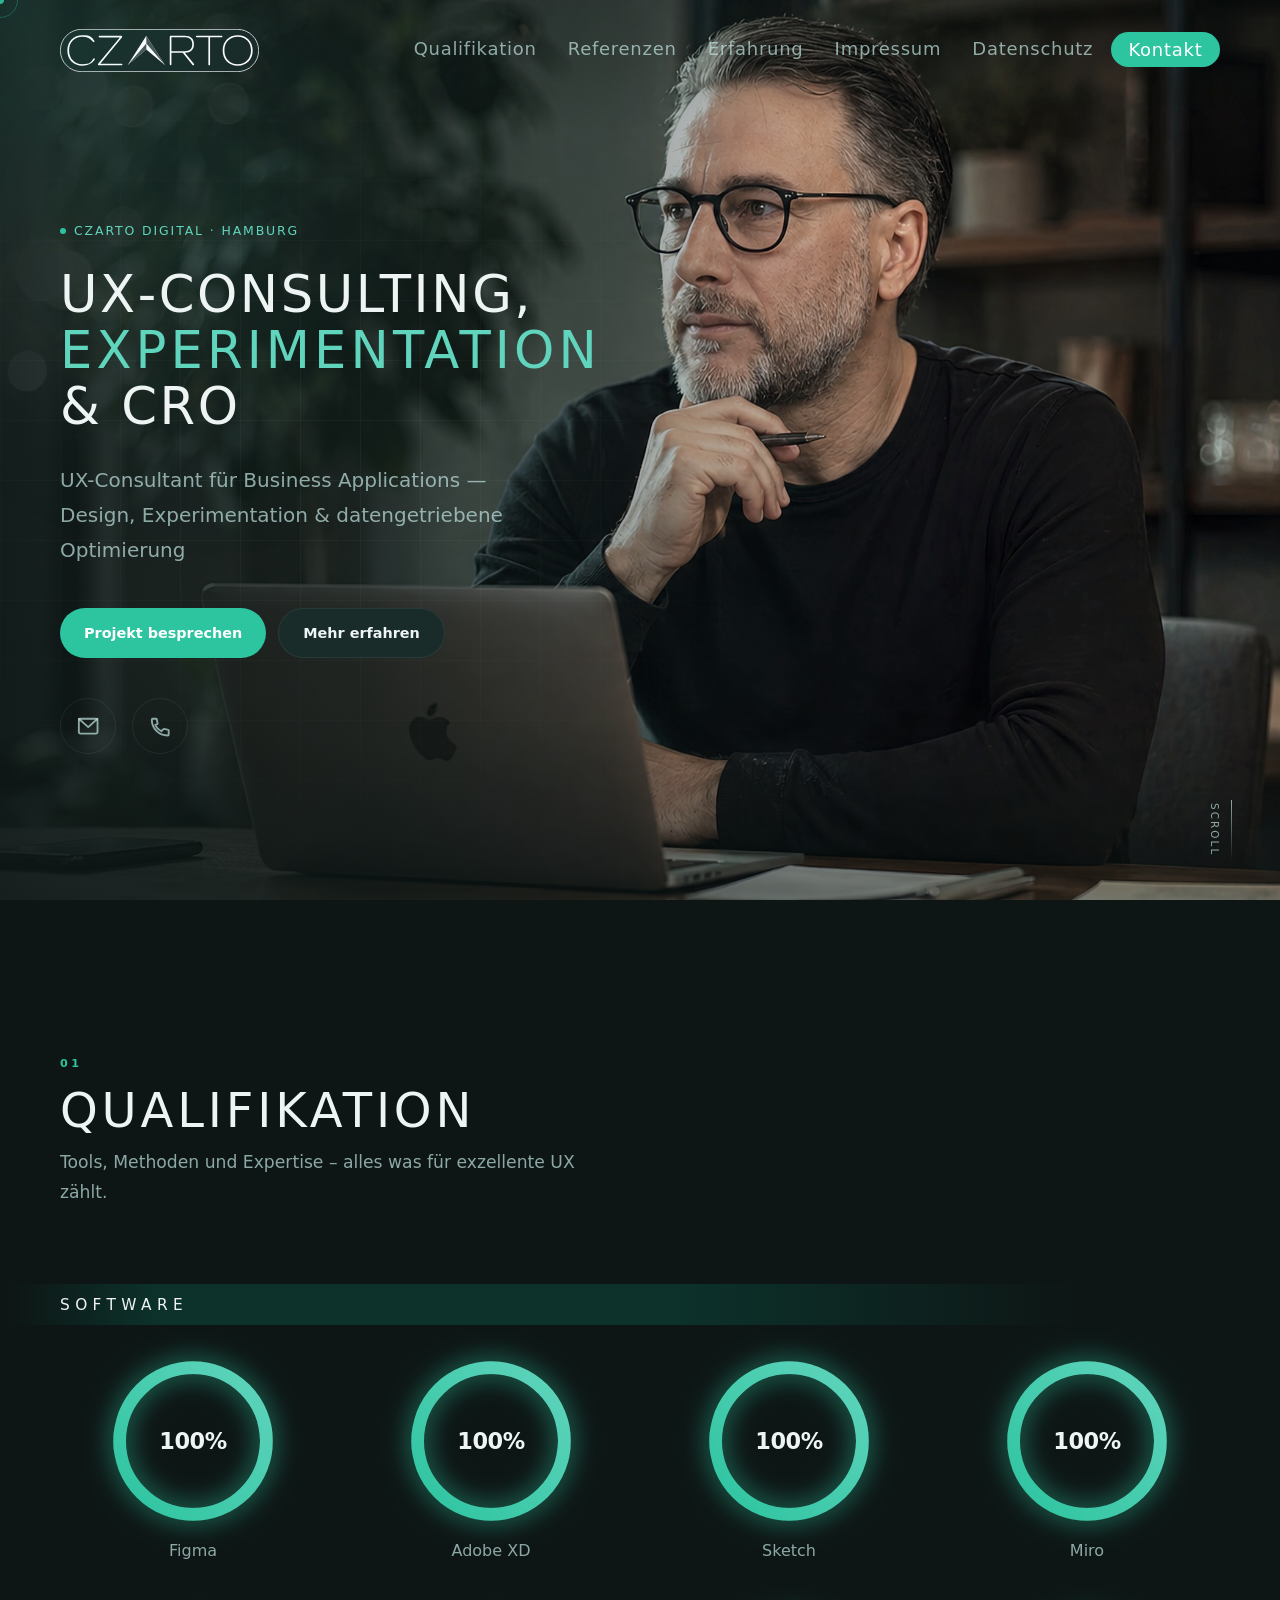
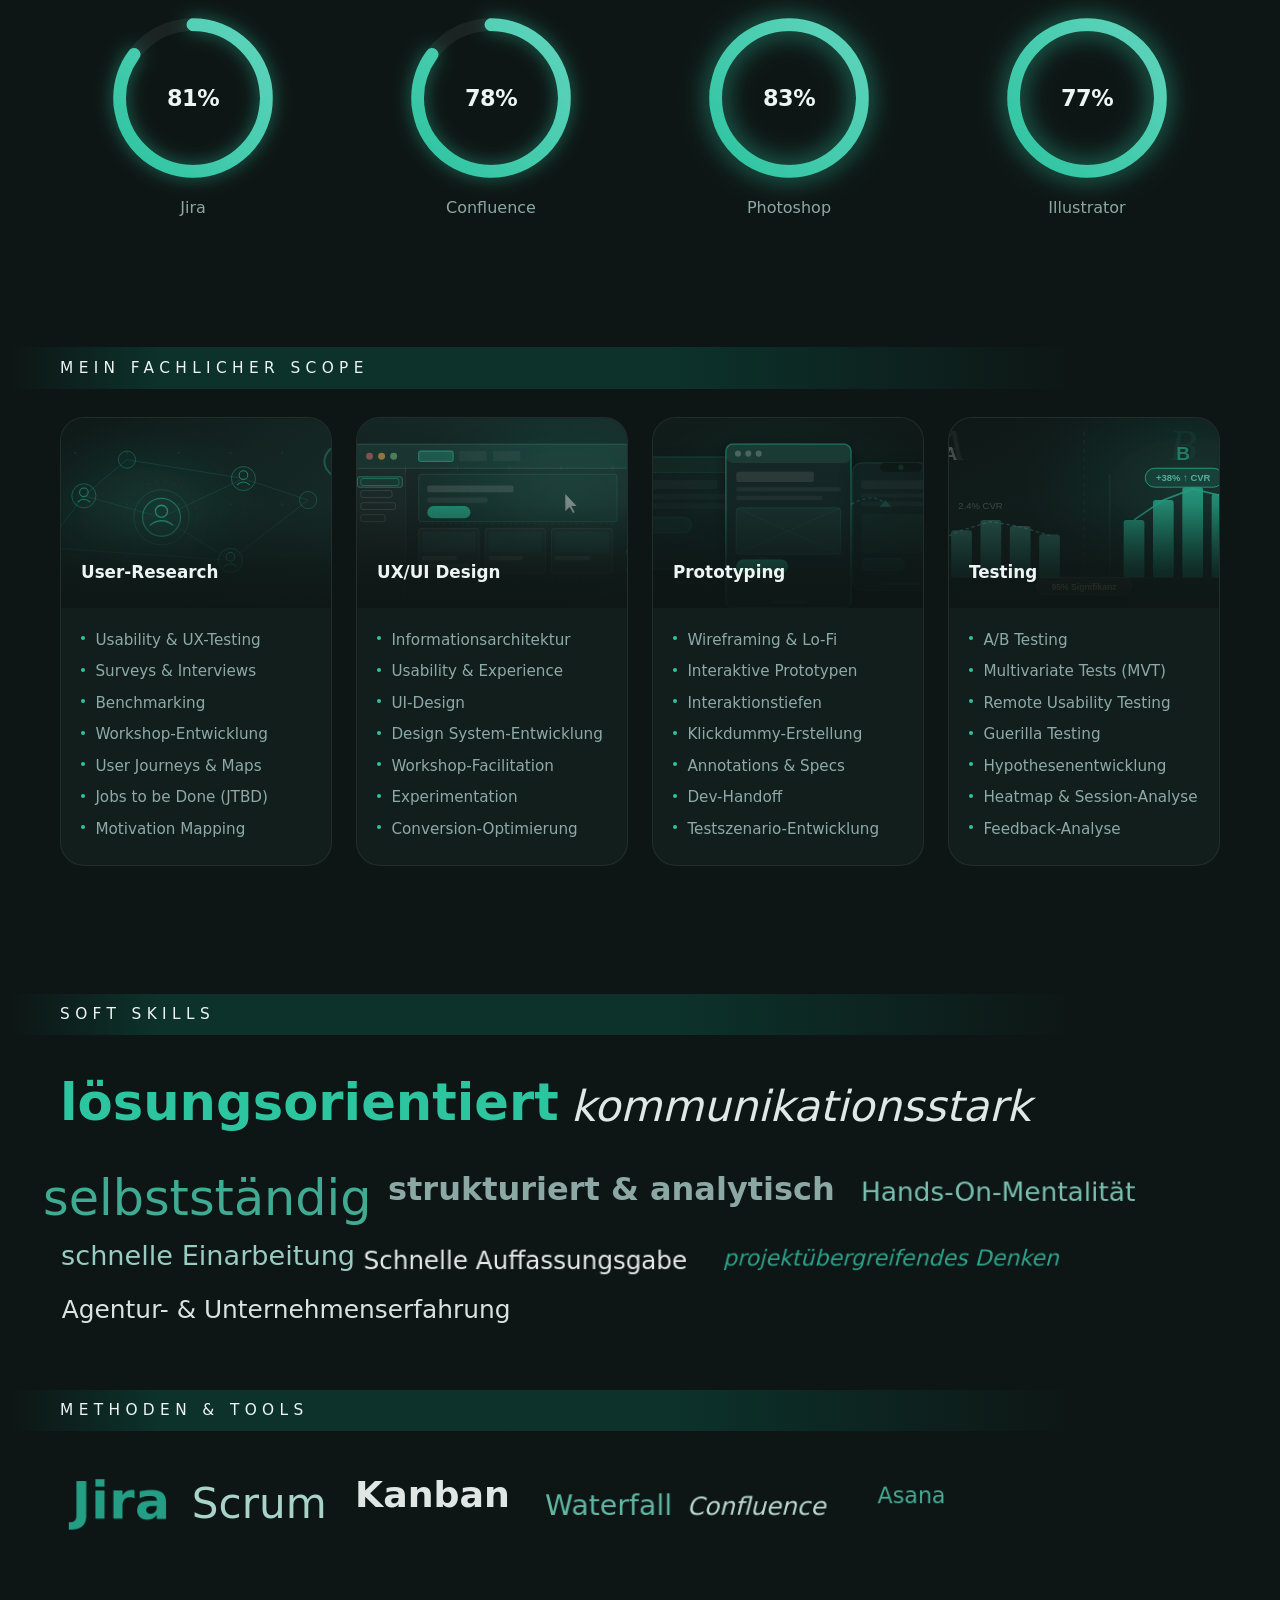
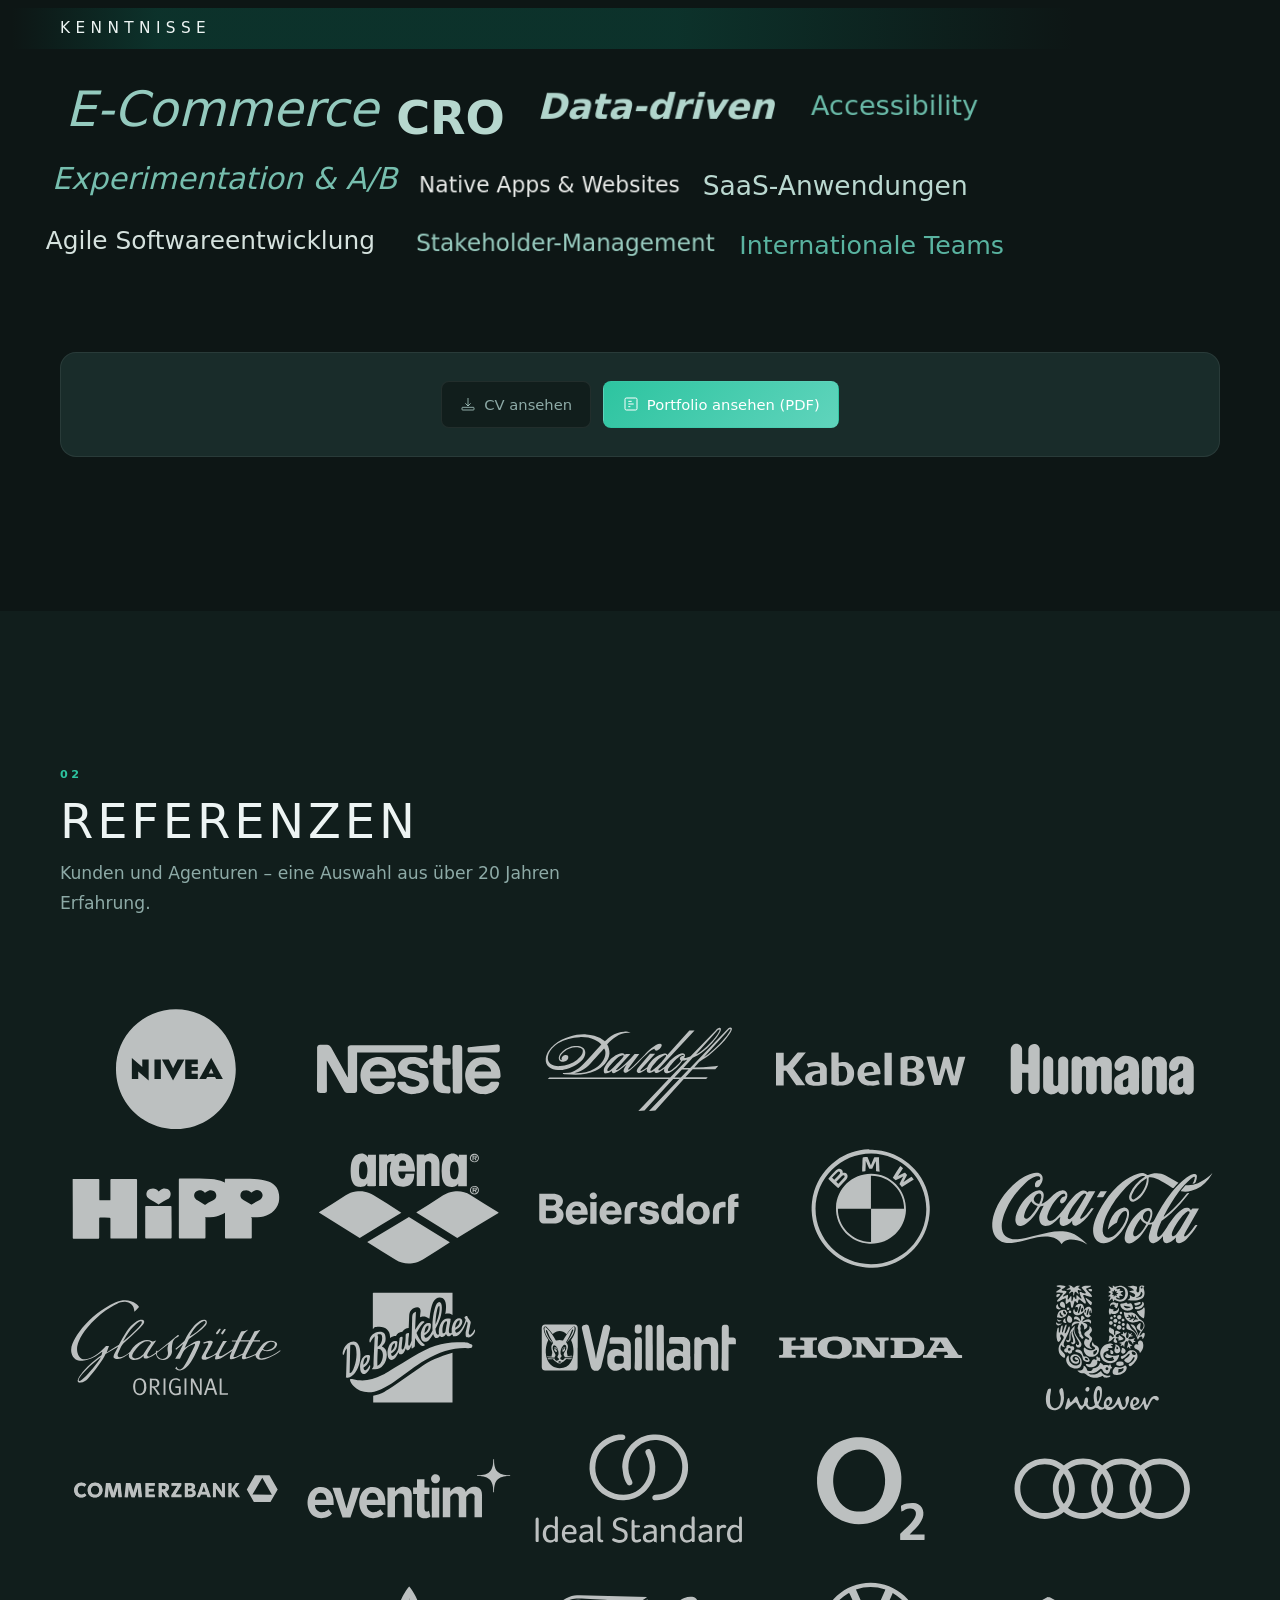
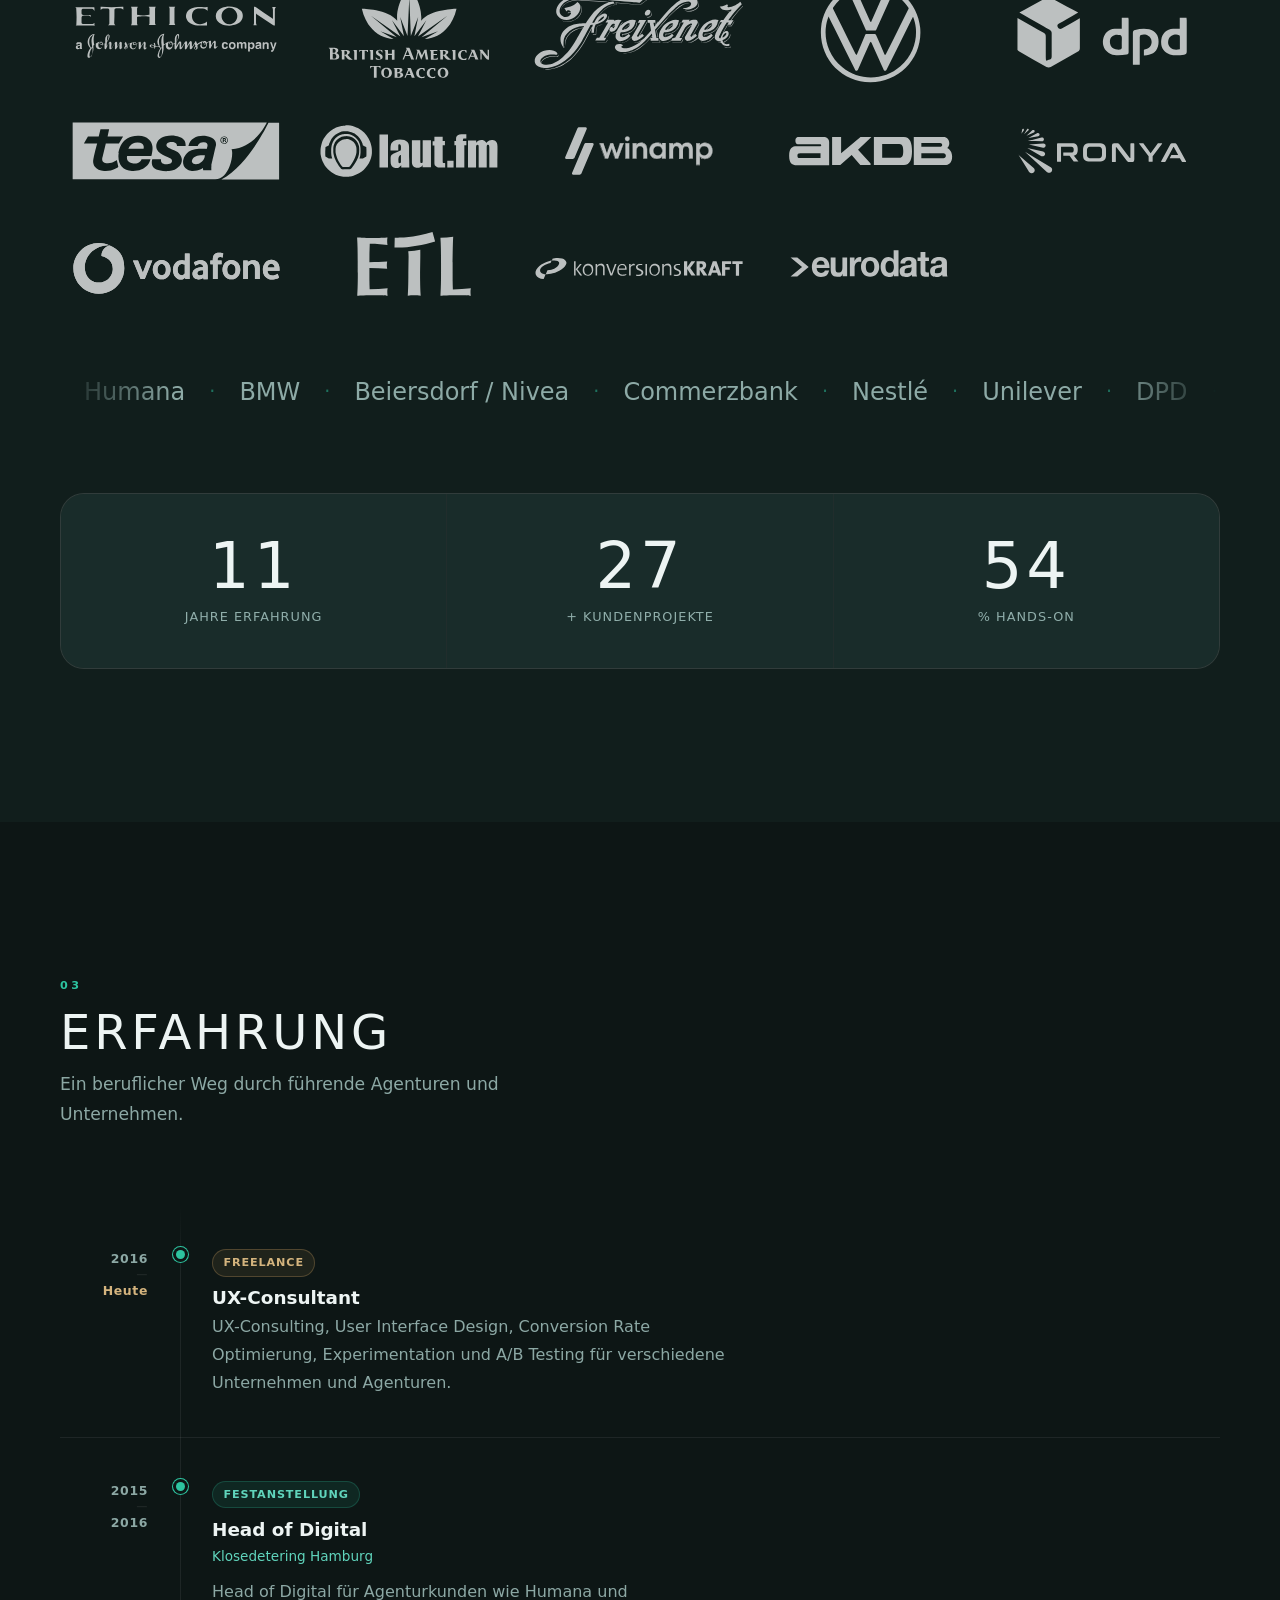
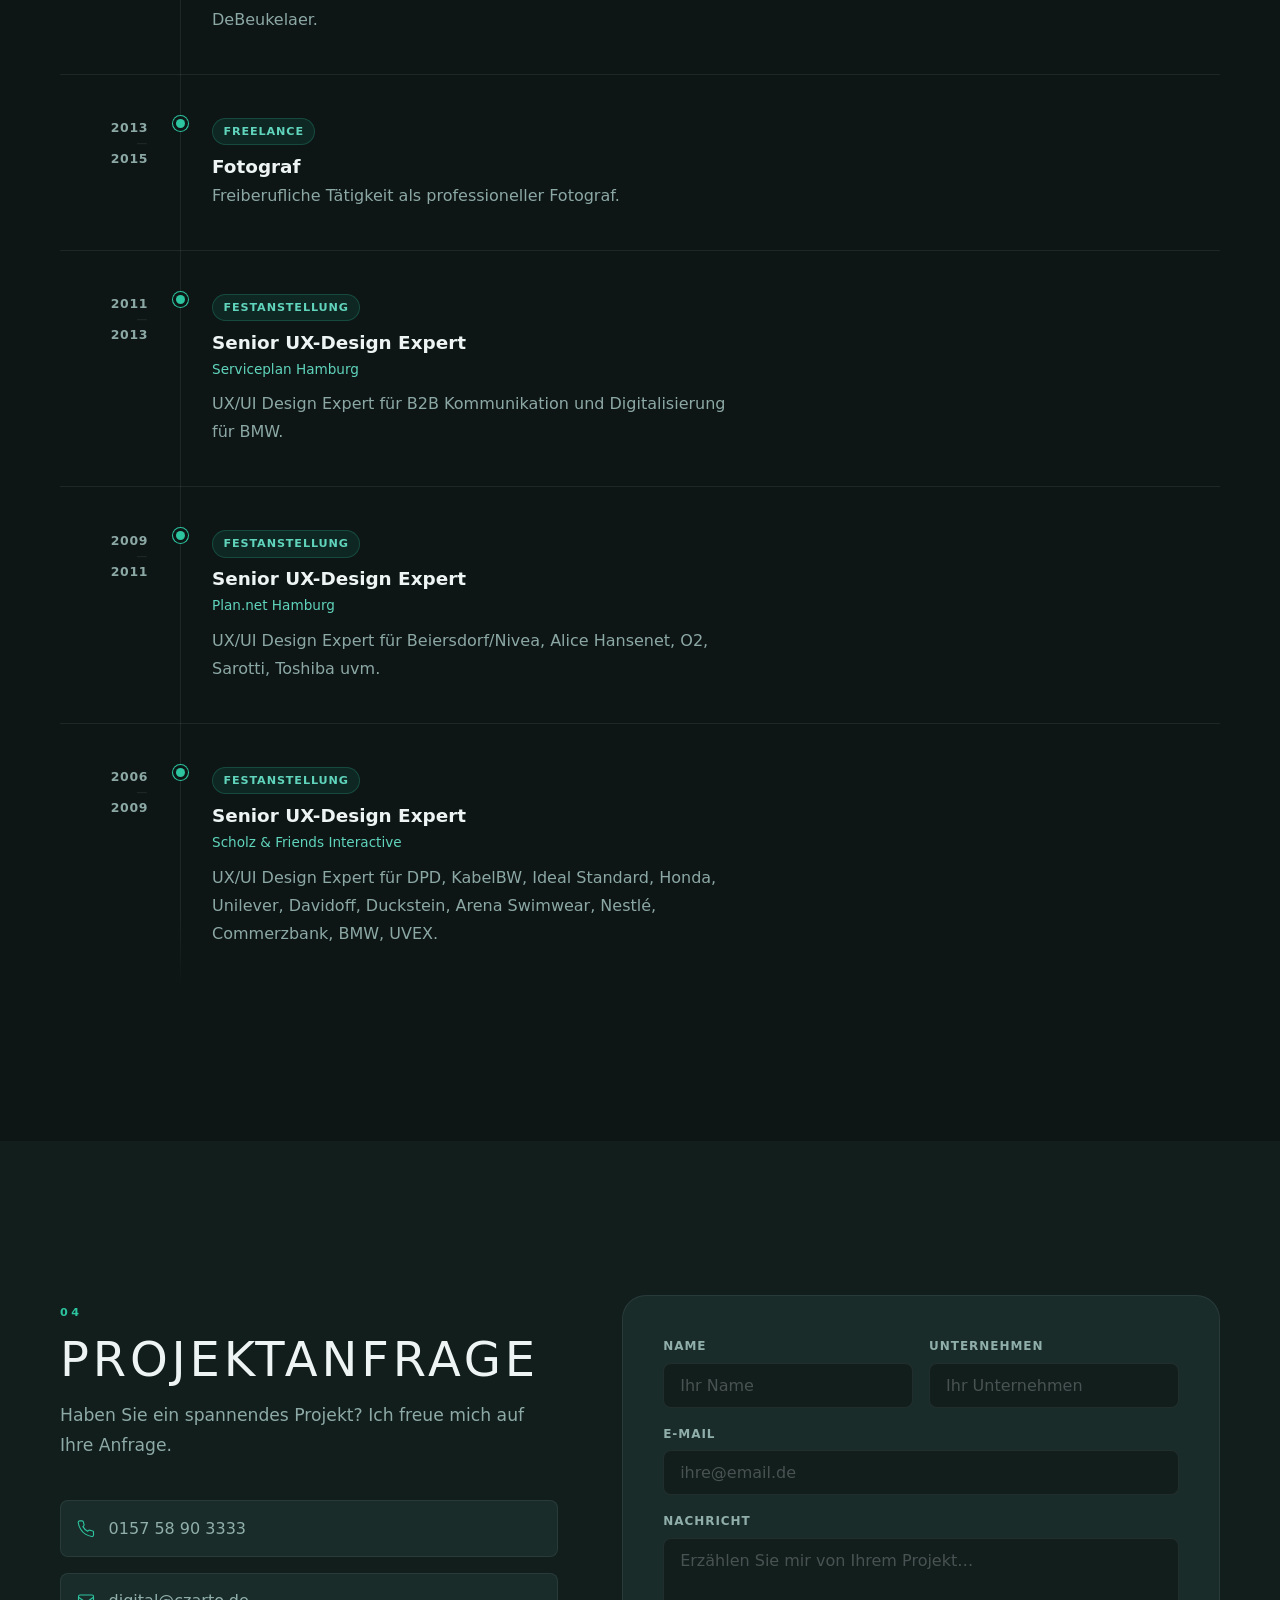
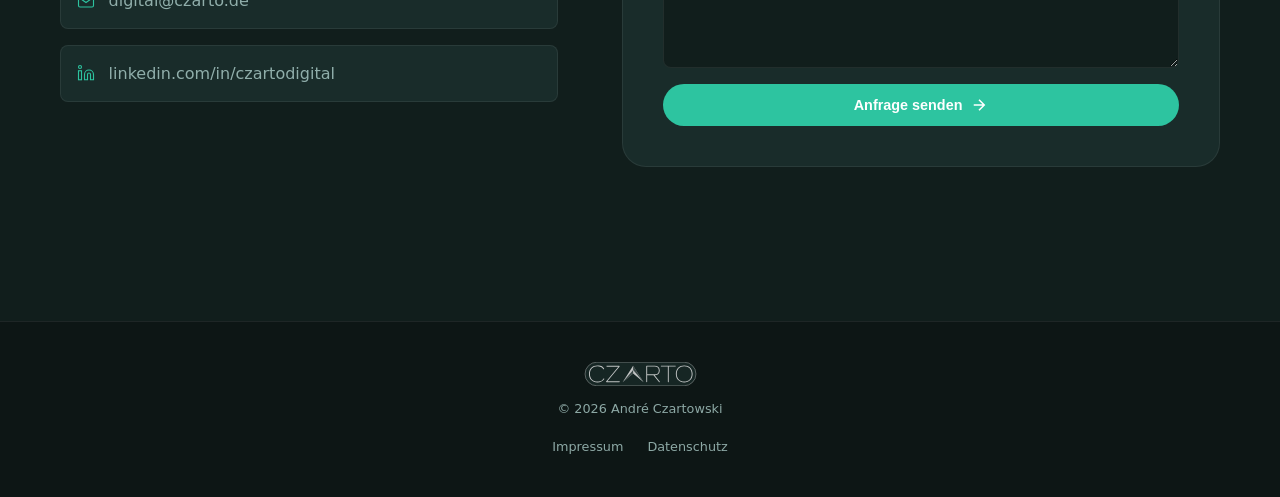
==== index.html @ d1db9ebe "Footer: centered layout, larger logo, copyright 2026, links below Co-Authored-By: Claude Sonnet 4.6 " ====
<!DOCTYPE html>
<html lang="de">
<head>
  <meta charset="UTF-8" />
  <meta name="viewport" content="width=device-width, initial-scale=1.0" />
  <meta name="description" content="André Czartowski – UX-Consultant für Business Applications, Design, Experimentation & datengetriebene Optimierung. Hamburg." />
  <title>UX/UI-Design | Czarto Digital | Hamburg</title>
  <link rel="stylesheet" href="fonts/fonts.css" />
  <link rel="stylesheet" href="styles.css" />
  <script>
    // Theme per Wochentag – 0=So,1=Mo,2=Di,3=Mi,4=Do,5=Fr,6=Sa
    // ?theme=<name> überschreibt für Tests
    const THEMES = {
      1: 'theme-light',   // Montag
      // weitere Themes folgen
    };
    const param = new URLSearchParams(location.search).get('theme');
    const theme = param ? 'theme-' + param : THEMES[new Date().getDay()];
    if (theme) document.documentElement.classList.add(theme);
  </script>
</head>
<body>
  <!-- SVG-Gradient-Definition für alle Ringe -->
  <svg class="ring-defs" aria-hidden="true" focusable="false">
    <defs>
      <linearGradient id="ringGradient" x1="0%" y1="0%" x2="100%" y2="100%">
        <stop offset="0%"   stop-color="#2dc4a0"/>
        <stop offset="100%" stop-color="#60d4bc"/>
      </linearGradient>
    </defs>
  </svg>

  <!-- ─── Navigation ─────────────────────────────────────────────────── -->
  <header class="nav-wrap" id="nav">
    <nav class="nav-inner">
      <a href="#hero" class="nav-logo" aria-label="Czarto Digital">
        <img src="logo.svg" alt="Czarto Digital" class="nav-logo-img nav-logo-img--dark" width="200" height="43" />
        <img src="czarto_logo_2020_invert.svg" alt="Czarto Digital" class="nav-logo-img nav-logo-img--light" width="200" height="43" />
      </a>
      <button class="nav-toggle" id="navToggle" aria-label="Menü öffnen" aria-expanded="false">
        <span></span><span></span><span></span>
      </button>
      <ul class="nav-links" id="navLinks" role="list">
        <li><a href="#qualifikation" class="nav-link">Qualifikation</a></li>
        <li><a href="#referenzen" class="nav-link">Referenzen</a></li>
        <li><a href="#erfahrung" class="nav-link">Erfahrung</a></li>
        <li class="nav-sep-item"><a href="impressum.html" class="nav-link nav-link--small">Impressum</a></li>
        <li><a href="datenschutz.html" class="nav-link nav-link--small">Datenschutz</a></li>
        <li class="nav-cta-item"><a href="#kontakt" class="nav-link nav-link--cta">Kontakt</a></li>
      </ul>
    </nav>
  </header>

  <main>

    <!-- ─── Hero ───────────────────────────────────────────────────────── -->
    <section class="hero" id="hero">
      <div class="hero-bg">
        <img src="hero-bg.jpg" alt="" class="hero-photo" aria-hidden="true" fetchpriority="high" />
        <div class="hero-overlay"></div>
        <div class="hero-grid"></div>
        <div class="hero-orb hero-orb--1"></div>
        <div class="hero-orb hero-orb--2"></div>
      </div>
      <div class="container hero-container">
        <div class="hero-content">
          <div class="hero-eyebrow reveal">
            <span class="dot"></span> Czarto Digital · Hamburg
          </div>
          <h1 class="hero-headline reveal reveal--delay-1">
            UX&#8209;Consulting,<br>
            <em>Experimentation</em><br>
            &amp;&nbsp;CRO
          </h1>
          <p class="hero-sub reveal reveal--delay-2">
            UX-Consultant für Business Applications &mdash;<br>
            Design, Experimentation &amp; datengetriebene Optimierung
          </p>
          <div class="hero-actions reveal reveal--delay-3">
            <a href="#kontakt" class="btn btn--primary">Projekt besprechen</a>
            <a href="#qualifikation" class="btn btn--ghost">Mehr erfahren</a>
          </div>
          <div class="hero-meta reveal reveal--delay-4">
            <a href="mailto:digital@czarto.de" class="meta-link" aria-label="E-Mail senden">
              <svg viewBox="0 0 24 24" fill="none" stroke="currentColor" stroke-width="1.5" stroke-linecap="round" stroke-linejoin="round" aria-hidden="true"><rect x="2" y="4" width="20" height="16" rx="2"/><polyline points="2,4 12,13 22,4"/></svg>
            </a>
            <a href="tel:+4915758903333" class="meta-link" aria-label="Anrufen">
              <svg viewBox="0 0 24 24" fill="none" stroke="currentColor" stroke-width="1.5" stroke-linecap="round" stroke-linejoin="round" aria-hidden="true"><path d="M6.6 10.8a15.05 15.05 0 006.6 6.6l2.2-2.2a1 1 0 011.1-.24 11.47 11.47 0 003.6.72 1 1 0 011 1V21a1 1 0 01-1 1A17 17 0 013 5a1 1 0 011-1h3.5a1 1 0 011 1 11.47 11.47 0 00.72 3.6 1 1 0 01-.24 1.1z"/></svg>
            </a>
          </div>
        </div>
      </div>
      <div class="hero-scroll-hint" aria-hidden="true">
        <span>Scroll</span>
        <div class="scroll-line"></div>
      </div>
    </section>

    <!-- ─── 01 Qualifikation ───────────────────────────────────────────── -->
    <section class="section" id="qualifikation">
      <div class="container">
        <div class="section-header reveal">
          <span class="section-num">01</span>
          <h2 class="section-title">Qualifikation</h2>
          <p class="section-desc">Tools, Methoden und Expertise – alles was für exzellente UX zählt.</p>
        </div>

        <!-- Software Skills -->
        <div class="skills-block reveal">
          <h3 class="block-label">Software</h3>
          <div class="rings-grid">

            <div class="ring-item">
              <div class="ring-wrap">
                <svg class="ring-svg" viewBox="0 0 96 96" aria-hidden="true">
                  <circle class="ring-track" cx="48" cy="48" r="40"/>
                  <circle class="ring-fill" cx="48" cy="48" r="40" data-pct="100"/>
                </svg>
                <div class="ring-center"><span class="ring-pct">0%</span></div>
              </div>
              <span class="ring-name">Figma</span>
            </div>

            <div class="ring-item">
              <div class="ring-wrap">
                <svg class="ring-svg" viewBox="0 0 96 96" aria-hidden="true">
                  <circle class="ring-track" cx="48" cy="48" r="40"/>
                  <circle class="ring-fill" cx="48" cy="48" r="40" data-pct="100"/>
                </svg>
                <div class="ring-center"><span class="ring-pct">0%</span></div>
              </div>
              <span class="ring-name">Adobe XD</span>
            </div>

            <div class="ring-item">
              <div class="ring-wrap">
                <svg class="ring-svg" viewBox="0 0 96 96" aria-hidden="true">
                  <circle class="ring-track" cx="48" cy="48" r="40"/>
                  <circle class="ring-fill" cx="48" cy="48" r="40" data-pct="100"/>
                </svg>
                <div class="ring-center"><span class="ring-pct">0%</span></div>
              </div>
              <span class="ring-name">Sketch</span>
            </div>

            <div class="ring-item">
              <div class="ring-wrap">
                <svg class="ring-svg" viewBox="0 0 96 96" aria-hidden="true">
                  <circle class="ring-track" cx="48" cy="48" r="40"/>
                  <circle class="ring-fill" cx="48" cy="48" r="40" data-pct="100"/>
                </svg>
                <div class="ring-center"><span class="ring-pct">0%</span></div>
              </div>
              <span class="ring-name">Miro</span>
            </div>

            <div class="ring-item">
              <div class="ring-wrap">
                <svg class="ring-svg" viewBox="0 0 96 96" aria-hidden="true">
                  <circle class="ring-track" cx="48" cy="48" r="40"/>
                  <circle class="ring-fill" cx="48" cy="48" r="40" data-pct="85"/>
                </svg>
                <div class="ring-center"><span class="ring-pct">0%</span></div>
              </div>
              <span class="ring-name">Jira</span>
            </div>

            <div class="ring-item">
              <div class="ring-wrap">
                <svg class="ring-svg" viewBox="0 0 96 96" aria-hidden="true">
                  <circle class="ring-track" cx="48" cy="48" r="40"/>
                  <circle class="ring-fill" cx="48" cy="48" r="40" data-pct="85"/>
                </svg>
                <div class="ring-center"><span class="ring-pct">0%</span></div>
              </div>
              <span class="ring-name">Confluence</span>
            </div>

            <div class="ring-item">
              <div class="ring-wrap">
                <svg class="ring-svg" viewBox="0 0 96 96" aria-hidden="true">
                  <circle class="ring-track" cx="48" cy="48" r="40"/>
                  <circle class="ring-fill" cx="48" cy="48" r="40" data-pct="100"/>
                </svg>
                <div class="ring-center"><span class="ring-pct">0%</span></div>
              </div>
              <span class="ring-name">Photoshop</span>
            </div>

            <div class="ring-item">
              <div class="ring-wrap">
                <svg class="ring-svg" viewBox="0 0 96 96" aria-hidden="true">
                  <circle class="ring-track" cx="48" cy="48" r="40"/>
                  <circle class="ring-fill" cx="48" cy="48" r="40" data-pct="100"/>
                </svg>
                <div class="ring-center"><span class="ring-pct">0%</span></div>
              </div>
              <span class="ring-name">Illustrator</span>
            </div>

          </div>
        </div>

        <!-- Expertise Cards -->
        <h3 class="block-label block-label--expertise reveal">Mein fachlicher Scope</h3>
        <div class="expertise-grid reveal">
          <article class="expertise-card">
            <div class="expertise-img-wrap">
              <img src="img-research.svg" alt="" class="expertise-img expertise-img--dark" aria-hidden="true" />
              <img src="img-research-light.svg" alt="" class="expertise-img expertise-img--light" aria-hidden="true" />
              <div class="expertise-img-overlay"></div>
              <h3 class="expertise-title">User-Research</h3>
            </div>
            <ul class="expertise-list">
              <li>Usability &amp; UX-Testing</li>
              <li>Surveys &amp; Interviews</li>
              <li>Benchmarking</li>
              <li>Workshop-Entwicklung</li>
              <li>User Journeys &amp; Maps</li>
              <li>Jobs to be Done (JTBD)</li>
              <li>Motivation Mapping</li>
            </ul>
          </article>
          <article class="expertise-card">
            <div class="expertise-img-wrap">
              <img src="img-design.svg" alt="" class="expertise-img expertise-img--dark" aria-hidden="true" />
              <img src="img-design-light.svg" alt="" class="expertise-img expertise-img--light" aria-hidden="true" />
              <div class="expertise-img-overlay"></div>
              <h3 class="expertise-title">UX/UI Design</h3>
            </div>
            <ul class="expertise-list">
              <li>Informationsarchitektur</li>
              <li>Usability &amp; Experience</li>
              <li>UI-Design</li>
              <li>Design System-Entwicklung</li>
              <li>Workshop-Facilitation</li>
              <li>Experimentation</li>
              <li>Conversion-Optimierung</li>
            </ul>
          </article>
          <article class="expertise-card">
            <div class="expertise-img-wrap">
              <img src="img-prototyping.svg" alt="" class="expertise-img expertise-img--dark" aria-hidden="true" />
              <img src="img-prototyping-light.svg" alt="" class="expertise-img expertise-img--light" aria-hidden="true" />
              <div class="expertise-img-overlay"></div>
              <h3 class="expertise-title">Prototyping</h3>
            </div>
            <ul class="expertise-list">
              <li>Wireframing &amp; Lo-Fi</li>
              <li>Interaktive Prototypen</li>
              <li>Interaktionstiefen</li>
              <li>Klickdummy-Erstellung</li>
              <li>Annotations &amp; Specs</li>
              <li>Dev-Handoff</li>
              <li>Testszenario-Entwicklung</li>
            </ul>
          </article>
          <article class="expertise-card">
            <div class="expertise-img-wrap">
              <img src="img-testing.svg" alt="" class="expertise-img expertise-img--dark" aria-hidden="true" />
              <img src="img-testing-light.svg" alt="" class="expertise-img expertise-img--light" aria-hidden="true" />
              <div class="expertise-img-overlay"></div>
              <h3 class="expertise-title">Testing</h3>
            </div>
            <ul class="expertise-list">
              <li>A/B Testing</li>
              <li>Multivariate Tests (MVT)</li>
              <li>Remote Usability Testing</li>
              <li>Guerilla Testing</li>
              <li>Hypothesenentwicklung</li>
              <li>Heatmap &amp; Session-Analyse</li>
              <li>Feedback-Analyse</li>
            </ul>
          </article>
        </div>

        <!-- Skill Clouds -->
        <div class="skill-clouds reveal">

          <!-- Cloud 1: Soft Skills -->
          <div class="skill-cloud">
            <span class="skill-cloud-label">Soft Skills</span>
            <div class="word-cloud">
              <span class="w w--accent" style="--s:3.2rem;--wt:800">lösungsorientiert</span>
              <span class="w" style="--s:2.5rem;--wt:200;font-style:italic">kommunikationsstark</span>
              <span class="w" style="--s:2.8rem;--wt:200">selbstständig</span>
              <span class="w" style="--s:2.0rem;--wt:600">strukturiert &amp; analytisch</span>
              <span class="w" style="--s:1.7rem;--wt:300">Hands-On-Mentalität</span>
              <span class="w" style="--s:1.6rem;--wt:500">schnelle Einarbeitung</span>
              <span class="w" style="--s:1.5rem;--wt:400">Schnelle Auffassungsgabe</span>
              <span class="w" style="--s:1.5rem;--wt:400;font-style:italic">projektübergreifendes Denken</span>
              <span class="w" style="--s:1.5rem;--wt:300">Agentur- &amp; Unternehmenserfahrung</span>
            </div>
          </div>

          <!-- Cloud 2: Methoden & Tools -->
          <div class="skill-cloud">
            <span class="skill-cloud-label">Methoden &amp; Tools</span>
            <div class="word-cloud">
              <span class="w w--accent" style="--s:3.5rem;--wt:700">Jira</span>
              <span class="w" style="--s:2.6rem;--wt:300">Scrum</span>
              <span class="w" style="--s:2.2rem;--wt:600">Kanban</span>
              <span class="w" style="--s:1.8rem;--wt:400">Waterfall</span>
              <span class="w" style="--s:1.6rem;--wt:300;font-style:italic">Confluence</span>
              <span class="w" style="--s:1.5rem;--wt:500">Asana</span>
            </div>
          </div>

          <!-- Cloud 3: Kenntnisse -->
          <div class="skill-cloud">
            <span class="skill-cloud-label">Kenntnisse</span>
            <div class="word-cloud">
              <span class="w" style="--s:3.0rem;--wt:200;font-style:italic">E-Commerce</span>
              <span class="w w--accent" style="--s:2.8rem;--wt:700">CRO</span>
              <span class="w" style="--s:2.3rem;--wt:600;font-style:italic">Data-driven</span>
              <span class="w" style="--s:1.9rem;--wt:400">Accessibility</span>
              <span class="w" style="--s:1.7rem;--wt:300;font-style:italic">Experimentation &amp; A/B</span>
              <span class="w" style="--s:1.5rem;--wt:300">Native Apps &amp; Websites</span>
              <span class="w" style="--s:1.5rem;--wt:400">SaaS-Anwendungen</span>
              <span class="w" style="--s:1.5rem;--wt:500">Agile Softwareentwicklung</span>
              <span class="w" style="--s:1.5rem;--wt:300">Stakeholder-Management</span>
              <span class="w" style="--s:1.5rem;--wt:400">Internationale Teams</span>
            </div>
          </div>

        </div>

        <!-- Downloads -->
        <div class="download-bar reveal">
          <a href="CV/CV_Czartowski_2026.pdf" target="_blank" rel="noopener" class="download-btn">
            <svg viewBox="0 0 24 24" fill="none" stroke="currentColor" stroke-width="1.5" aria-hidden="true"><path d="M12 15V3m0 12l-4-4m4 4l4-4"/><rect x="3" y="17" width="18" height="4" rx="1"/></svg>
            CV ansehen
          </a>
          <a href="CV/Portfolio_Czartowski_2026.pdf" target="_blank" rel="noopener" class="download-btn download-btn--accent">
            <svg viewBox="0 0 24 24" fill="none" stroke="currentColor" stroke-width="1.5" aria-hidden="true"><rect x="3" y="3" width="18" height="18" rx="2"/><path d="M8 12h8M8 8h5M8 16h3"/></svg>
            Portfolio ansehen (PDF)
          </a>
        </div>
      </div>
    </section>

    <!-- ─── 02 Referenzen ──────────────────────────────────────────────── -->
    <section class="section section--dark" id="referenzen">
      <div class="container">
        <div class="section-header reveal">
          <span class="section-num">02</span>
          <h2 class="section-title">Referenzen</h2>
          <p class="section-desc">Kunden und Agenturen – eine Auswahl aus über 20 Jahren Erfahrung.</p>
        </div>
        <!-- Logo-Übersicht -->
        <div class="logos-grid-wrap reveal">
          <img src="logos-referenzen.svg" alt="Referenzlogos: Humana, BMW, Beiersdorf, Commerzbank, Nestlé, Unilever und weitere" class="logos-grid-img" />
        </div>

        <div class="client-marquee-wrap reveal" aria-hidden="true">
          <div class="client-marquee" aria-label="Kunden und Referenzen">
            <div class="client-track">
              <span class="client-name">Humana</span>
              <span class="client-sep">·</span>
              <span class="client-name">BMW</span>
              <span class="client-sep">·</span>
              <span class="client-name">Beiersdorf / Nivea</span>
              <span class="client-sep">·</span>
              <span class="client-name">Commerzbank</span>
              <span class="client-sep">·</span>
              <span class="client-name">Nestlé</span>
              <span class="client-sep">·</span>
              <span class="client-name">Unilever</span>
              <span class="client-sep">·</span>
              <span class="client-name">DPD</span>
              <span class="client-sep">·</span>
              <span class="client-name">O2</span>
              <span class="client-sep">·</span>
              <span class="client-name">Toshiba</span>
              <span class="client-sep">·</span>
              <span class="client-name">Honda</span>
              <span class="client-sep">·</span>
              <span class="client-name">Davidoff</span>
              <span class="client-sep">·</span>
              <span class="client-name">UVEX</span>
              <span class="client-sep">·</span>
              <span class="client-name">DeBeukelaer</span>
              <span class="client-sep">·</span>
              <span class="client-name">Alice Hansenet</span>
              <span class="client-sep">·</span>
              <span class="client-name">KabelBW</span>
              <span class="client-sep">·</span>
              <span class="client-name">Ideal Standard</span>
              <span class="client-sep">·</span>
              <span class="client-name">Sarotti</span>
              <span class="client-sep">·</span>
              <span class="client-name">Duckstein</span>
              <span class="client-sep">·</span>
              <span class="client-name">Arena Swimwear</span>
              <span class="client-sep">·</span>
              <!-- repeat for seamless loop -->
              <span class="client-name">Humana</span>
              <span class="client-sep">·</span>
              <span class="client-name">BMW</span>
              <span class="client-sep">·</span>
              <span class="client-name">Beiersdorf / Nivea</span>
              <span class="client-sep">·</span>
              <span class="client-name">Commerzbank</span>
              <span class="client-sep">·</span>
              <span class="client-name">Nestlé</span>
              <span class="client-sep">·</span>
              <span class="client-name">Unilever</span>
              <span class="client-sep">·</span>
              <span class="client-name">DPD</span>
              <span class="client-sep">·</span>
              <span class="client-name">O2</span>
              <span class="client-sep">·</span>
              <span class="client-name">Toshiba</span>
              <span class="client-sep">·</span>
              <span class="client-name">Honda</span>
              <span class="client-sep">·</span>
              <span class="client-name">Davidoff</span>
              <span class="client-sep">·</span>
              <span class="client-name">UVEX</span>
              <span class="client-sep">·</span>
            </div>
          </div>
        </div>

        <div class="stats-row reveal">
          <div class="stat-card">
            <div class="stat-num" data-target="20">0</div>
            <div class="stat-label">Jahre Erfahrung</div>
          </div>
          <div class="stat-card">
            <div class="stat-num" data-target="50">0</div>
            <div class="stat-label">+ Kundenprojekte</div>
          </div>
          <div class="stat-card">
            <div class="stat-num" data-target="100">0</div>
            <div class="stat-label">% Hands-On</div>
          </div>
        </div>
      </div>
    </section>

    <!-- ─── 03 Erfahrung ──────────────────────────────────────────────── -->
    <section class="section" id="erfahrung">
      <div class="container">
        <div class="section-header reveal">
          <span class="section-num">03</span>
          <h2 class="section-title">Erfahrung</h2>
          <p class="section-desc">Ein beruflicher Weg durch führende Agenturen und Unternehmen.</p>
        </div>
        <div class="timeline">
          <article class="timeline-item reveal">
            <div class="timeline-year">
              <span>2016</span>
              <span class="year-sep">—</span>
              <span class="year-now">Heute</span>
            </div>
            <div class="timeline-content">
              <div class="timeline-badge">Freelance</div>
              <h3 class="timeline-role">UX-Consultant</h3>
              <p class="timeline-desc">UX-Consulting, User Interface Design, Conversion Rate Optimierung, Experimentation und A/B Testing für verschiedene Unternehmen und Agenturen.</p>
            </div>
          </article>
          <article class="timeline-item reveal">
            <div class="timeline-year">
              <span>2015</span>
              <span class="year-sep">—</span>
              <span>2016</span>
            </div>
            <div class="timeline-content">
              <div class="timeline-badge">Festanstellung</div>
              <h3 class="timeline-role">Head of Digital</h3>
              <p class="timeline-company">Klosedetering Hamburg</p>
              <p class="timeline-desc">Head of Digital für Agenturkunden wie Humana und DeBeukelaer.</p>
            </div>
          </article>
          <article class="timeline-item reveal">
            <div class="timeline-year">
              <span>2013</span>
              <span class="year-sep">—</span>
              <span>2015</span>
            </div>
            <div class="timeline-content">
              <div class="timeline-badge">Freelance</div>
              <h3 class="timeline-role">Fotograf</h3>
              <p class="timeline-desc">Freiberufliche Tätigkeit als professioneller Fotograf.</p>
            </div>
          </article>
          <article class="timeline-item reveal">
            <div class="timeline-year">
              <span>2011</span>
              <span class="year-sep">—</span>
              <span>2013</span>
            </div>
            <div class="timeline-content">
              <div class="timeline-badge">Festanstellung</div>
              <h3 class="timeline-role">Senior UX-Design Expert</h3>
              <p class="timeline-company">Serviceplan Hamburg</p>
              <p class="timeline-desc">UX/UI Design Expert für B2B Kommunikation und Digitalisierung für BMW.</p>
            </div>
          </article>
          <article class="timeline-item reveal">
            <div class="timeline-year">
              <span>2009</span>
              <span class="year-sep">—</span>
              <span>2011</span>
            </div>
            <div class="timeline-content">
              <div class="timeline-badge">Festanstellung</div>
              <h3 class="timeline-role">Senior UX-Design Expert</h3>
              <p class="timeline-company">Plan.net Hamburg</p>
              <p class="timeline-desc">UX/UI Design Expert für Beiersdorf/Nivea, Alice Hansenet, O2, Sarotti, Toshiba uvm.</p>
            </div>
          </article>
          <article class="timeline-item reveal">
            <div class="timeline-year">
              <span>2006</span>
              <span class="year-sep">—</span>
              <span>2009</span>
            </div>
            <div class="timeline-content">
              <div class="timeline-badge">Festanstellung</div>
              <h3 class="timeline-role">Senior UX-Design Expert</h3>
              <p class="timeline-company">Scholz &amp; Friends Interactive</p>
              <p class="timeline-desc">UX/UI Design Expert für DPD, KabelBW, Ideal Standard, Honda, Unilever, Davidoff, Duckstein, Arena Swimwear, Nestlé, Commerzbank, BMW, UVEX.</p>
            </div>
          </article>
        </div>
      </div>
    </section>

    <!-- ─── 04 Kontakt ────────────────────────────────────────────────── -->
    <section class="section section--contact" id="kontakt">
      <div class="container">
        <div class="contact-grid">
          <div class="contact-left reveal">
            <span class="section-num">04</span>
            <h2 class="section-title">Projekt&shy;anfrage</h2>
            <p class="contact-intro">Haben Sie ein spannendes Projekt? Ich freue mich auf Ihre Anfrage.</p>
            <div class="contact-details">
              <a href="tel:+4915758903333" class="contact-item">
                <svg viewBox="0 0 24 24" fill="none" stroke="currentColor" stroke-width="1.5" aria-hidden="true"><path d="M22 16.92v3a2 2 0 01-2.18 2 19.79 19.79 0 01-8.63-3.07A19.5 19.5 0 014.69 12 19.79 19.79 0 011.65 3.4 2 2 0 013.63 1.22h3a2 2 0 012 1.72 12.84 12.84 0 00.7 2.81 2 2 0 01-.45 2.11L7.91 8.85a16 16 0 006.29 6.29l.95-1a2 2 0 012.11-.45 12.84 12.84 0 002.81.7A2 2 0 0122 16.92z"/></svg>
                <span>0157 58 90 3333</span>
              </a>
              <a href="mailto:digital@czarto.de" class="contact-item">
                <svg viewBox="0 0 24 24" fill="none" stroke="currentColor" stroke-width="1.5" aria-hidden="true"><rect x="2" y="4" width="20" height="16" rx="2"/><path d="M2 7l10 7 10-7"/></svg>
                <span>digital@czarto.de</span>
              </a>
              <a href="https://linkedin.com/in/czartodigital" target="_blank" rel="noopener noreferrer" class="contact-item">
                <svg viewBox="0 0 24 24" fill="none" stroke="currentColor" stroke-width="1.5" aria-hidden="true"><path d="M16 8a6 6 0 016 6v7h-4v-7a2 2 0 00-2-2 2 2 0 00-2 2v7h-4v-7a6 6 0 016-6z"/><rect x="2" y="9" width="4" height="12"/><circle cx="4" cy="4" r="2"/></svg>
                <span>linkedin.com/in/czartodigital</span>
              </a>
            </div>
          </div>
          <form class="contact-form reveal reveal--delay-2" id="contactForm" novalidate>
            <input type="hidden" name="access_key" value="b334e5cb-693d-4e83-934d-d36099f39497" />
            <input type="hidden" name="subject" value="Neue Projektanfrage – czarto.de" />
            <input type="hidden" name="from_name" value="Czarto Digital Website" />
            <input type="hidden" name="redirect" value="false" />
            <div class="form-row">
              <div class="form-group">
                <label for="name" class="form-label">Name</label>
                <input type="text" id="name" name="name" class="form-input" placeholder="Ihr Name" required />
              </div>
              <div class="form-group">
                <label for="company" class="form-label">Unternehmen</label>
                <input type="text" id="company" name="company" class="form-input" placeholder="Ihr Unternehmen" />
              </div>
            </div>
            <div class="form-group">
              <label for="email" class="form-label">E-Mail</label>
              <input type="email" id="email" name="email" class="form-input" placeholder="ihre@email.de" required />
            </div>
            <div class="form-group">
              <label for="message" class="form-label">Nachricht</label>
              <textarea id="message" name="message" class="form-input form-textarea" placeholder="Erzählen Sie mir von Ihrem Projekt…" rows="5" required></textarea>
            </div>
            <button type="submit" class="btn btn--primary btn--full">
              Anfrage senden
              <svg viewBox="0 0 24 24" fill="none" stroke="currentColor" stroke-width="2" aria-hidden="true"><path d="M5 12h14M12 5l7 7-7 7"/></svg>
            </button>
          </form>
        </div>
      </div>
    </section>

  </main>

  <!-- ─── Footer ────────────────────────────────────────────────────── -->
  <footer class="footer">
    <div class="container footer-inner">
      <div class="footer-brand">
        <img src="logo.svg" alt="Czarto Digital" class="footer-logo-img footer-logo-img--dark" width="165" height="36" />
        <img src="czarto_logo_2020_invert.svg" alt="Czarto Digital" class="footer-logo-img footer-logo-img--light" width="165" height="36" />
        <span class="footer-copy">&copy; 2026 André Czartowski</span>
      </div>
      <nav class="footer-links" aria-label="Footer Navigation">
        <a href="impressum.html" class="footer-link">Impressum</a>
        <a href="datenschutz.html" class="footer-link">Datenschutz</a>
      </nav>
    </div>
  </footer>

  <script src="script.js"></script>
</body>
</html>
---- fonts/fonts.css ----
/* cyrillic-ext */
@font-face {
  font-family: 'Inter';
  font-style: normal;
  font-weight: 300;
  font-display: swap;
  src: url('fonts/7249155f7a06.woff2') format('woff2') format('woff2');
  unicode-range: U+0460-052F, U+1C80-1C8A, U+20B4, U+2DE0-2DFF, U+A640-A69F, U+FE2E-FE2F;
}
/* cyrillic */
@font-face {
  font-family: 'Inter';
  font-style: normal;
  font-weight: 300;
  font-display: swap;
  src: url('fonts/e34c5f1bf15e.woff2') format('woff2') format('woff2');
  unicode-range: U+0301, U+0400-045F, U+0490-0491, U+04B0-04B1, U+2116;
}
/* greek-ext */
@font-face {
  font-family: 'Inter';
  font-style: normal;
  font-weight: 300;
  font-display: swap;
  src: url('fonts/6e1a6b2b96f4.woff2') format('woff2') format('woff2');
  unicode-range: U+1F00-1FFF;
}
/* greek */
@font-face {
  font-family: 'Inter';
  font-style: normal;
  font-weight: 300;
  font-display: swap;
  src: url('fonts/656bbed6cec3.woff2') format('woff2') format('woff2');
  unicode-range: U+0370-0377, U+037A-037F, U+0384-038A, U+038C, U+038E-03A1, U+03A3-03FF;
}
/* vietnamese */
@font-face {
  font-family: 'Inter';
  font-style: normal;
  font-weight: 300;
  font-display: swap;
  src: url('fonts/fc83e07548c4.woff2') format('woff2') format('woff2');
  unicode-range: U+0102-0103, U+0110-0111, U+0128-0129, U+0168-0169, U+01A0-01A1, U+01AF-01B0, U+0300-0301, U+0303-0304, U+0308-0309, U+0323, U+0329, U+1EA0-1EF9, U+20AB;
}
/* latin-ext */
@font-face {
  font-family: 'Inter';
  font-style: normal;
  font-weight: 300;
  font-display: swap;
  src: url('fonts/749a308406a6.woff2') format('woff2') format('woff2');
  unicode-range: U+0100-02BA, U+02BD-02C5, U+02C7-02CC, U+02CE-02D7, U+02DD-02FF, U+0304, U+0308, U+0329, U+1D00-1DBF, U+1E00-1E9F, U+1EF2-1EFF, U+2020, U+20A0-20AB, U+20AD-20C0, U+2113, U+2C60-2C7F, U+A720-A7FF;
}
/* latin */
@font-face {
  font-family: 'Inter';
  font-style: normal;
  font-weight: 300;
  font-display: swap;
  src: url('fonts/1ab1ad55902b.woff2') format('woff2') format('woff2');
  unicode-range: U+0000-00FF, U+0131, U+0152-0153, U+02BB-02BC, U+02C6, U+02DA, U+02DC, U+0304, U+0308, U+0329, U+2000-206F, U+20AC, U+2122, U+2191, U+2193, U+2212, U+2215, U+FEFF, U+FFFD;
}
/* cyrillic-ext */
@font-face {
  font-family: 'Inter';
  font-style: normal;
  font-weight: 400;
  font-display: swap;
  src: url('fonts/7249155f7a06.woff2') format('woff2') format('woff2');
  unicode-range: U+0460-052F, U+1C80-1C8A, U+20B4, U+2DE0-2DFF, U+A640-A69F, U+FE2E-FE2F;
}
/* cyrillic */
@font-face {
  font-family: 'Inter';
  font-style: normal;
  font-weight: 400;
  font-display: swap;
  src: url('fonts/e34c5f1bf15e.woff2') format('woff2') format('woff2');
  unicode-range: U+0301, U+0400-045F, U+0490-0491, U+04B0-04B1, U+2116;
}
/* greek-ext */
@font-face {
  font-family: 'Inter';
  font-style: normal;
  font-weight: 400;
  font-display: swap;
  src: url('fonts/6e1a6b2b96f4.woff2') format('woff2') format('woff2');
  unicode-range: U+1F00-1FFF;
}
/* greek */
@font-face {
  font-family: 'Inter';
  font-style: normal;
  font-weight: 400;
  font-display: swap;
  src: url('fonts/656bbed6cec3.woff2') format('woff2') format('woff2');
  unicode-range: U+0370-0377, U+037A-037F, U+0384-038A, U+038C, U+038E-03A1, U+03A3-03FF;
}
/* vietnamese */
@font-face {
  font-family: 'Inter';
  font-style: normal;
  font-weight: 400;
  font-display: swap;
  src: url('fonts/fc83e07548c4.woff2') format('woff2') format('woff2');
  unicode-range: U+0102-0103, U+0110-0111, U+0128-0129, U+0168-0169, U+01A0-01A1, U+01AF-01B0, U+0300-0301, U+0303-0304, U+0308-0309, U+0323, U+0329, U+1EA0-1EF9, U+20AB;
}
/* latin-ext */
@font-face {
  font-family: 'Inter';
  font-style: normal;
  font-weight: 400;
  font-display: swap;
  src: url('fonts/749a308406a6.woff2') format('woff2') format('woff2');
  unicode-range: U+0100-02BA, U+02BD-02C5, U+02C7-02CC, U+02CE-02D7, U+02DD-02FF, U+0304, U+0308, U+0329, U+1D00-1DBF, U+1E00-1E9F, U+1EF2-1EFF, U+2020, U+20A0-20AB, U+20AD-20C0, U+2113, U+2C60-2C7F, U+A720-A7FF;
}
/* latin */
@font-face {
  font-family: 'Inter';
  font-style: normal;
  font-weight: 400;
  font-display: swap;
  src: url('fonts/1ab1ad55902b.woff2') format('woff2') format('woff2');
  unicode-range: U+0000-00FF, U+0131, U+0152-0153, U+02BB-02BC, U+02C6, U+02DA, U+02DC, U+0304, U+0308, U+0329, U+2000-206F, U+20AC, U+2122, U+2191, U+2193, U+2212, U+2215, U+FEFF, U+FFFD;
}
/* cyrillic-ext */
@font-face {
  font-family: 'Inter';
  font-style: normal;
  font-weight: 500;
  font-display: swap;
  src: url('fonts/7249155f7a06.woff2') format('woff2') format('woff2');
  unicode-range: U+0460-052F, U+1C80-1C8A, U+20B4, U+2DE0-2DFF, U+A640-A69F, U+FE2E-FE2F;
}
/* cyrillic */
@font-face {
  font-family: 'Inter';
  font-style: normal;
  font-weight: 500;
  font-display: swap;
  src: url('fonts/e34c5f1bf15e.woff2') format('woff2') format('woff2');
  unicode-range: U+0301, U+0400-045F, U+0490-0491, U+04B0-04B1, U+2116;
}
/* greek-ext */
@font-face {
  font-family: 'Inter';
  font-style: normal;
  font-weight: 500;
  font-display: swap;
  src: url('fonts/6e1a6b2b96f4.woff2') format('woff2') format('woff2');
  unicode-range: U+1F00-1FFF;
}
/* greek */
@font-face {
  font-family: 'Inter';
  font-style: normal;
  font-weight: 500;
  font-display: swap;
  src: url('fonts/656bbed6cec3.woff2') format('woff2') format('woff2');
  unicode-range: U+0370-0377, U+037A-037F, U+0384-038A, U+038C, U+038E-03A1, U+03A3-03FF;
}
/* vietnamese */
@font-face {
  font-family: 'Inter';
  font-style: normal;
  font-weight: 500;
  font-display: swap;
  src: url('fonts/fc83e07548c4.woff2') format('woff2') format('woff2');
  unicode-range: U+0102-0103, U+0110-0111, U+0128-0129, U+0168-0169, U+01A0-01A1, U+01AF-01B0, U+0300-0301, U+0303-0304, U+0308-0309, U+0323, U+0329, U+1EA0-1EF9, U+20AB;
}
/* latin-ext */
@font-face {
  font-family: 'Inter';
  font-style: normal;
  font-weight: 500;
  font-display: swap;
  src: url('fonts/749a308406a6.woff2') format('woff2') format('woff2');
  unicode-range: U+0100-02BA, U+02BD-02C5, U+02C7-02CC, U+02CE-02D7, U+02DD-02FF, U+0304, U+0308, U+0329, U+1D00-1DBF, U+1E00-1E9F, U+1EF2-1EFF, U+2020, U+20A0-20AB, U+20AD-20C0, U+2113, U+2C60-2C7F, U+A720-A7FF;
}
/* latin */
@font-face {
  font-family: 'Inter';
  font-style: normal;
  font-weight: 500;
  font-display: swap;
  src: url('fonts/1ab1ad55902b.woff2') format('woff2') format('woff2');
  unicode-range: U+0000-00FF, U+0131, U+0152-0153, U+02BB-02BC, U+02C6, U+02DA, U+02DC, U+0304, U+0308, U+0329, U+2000-206F, U+20AC, U+2122, U+2191, U+2193, U+2212, U+2215, U+FEFF, U+FFFD;
}
/* cyrillic-ext */
@font-face {
  font-family: 'Inter';
  font-style: normal;
  font-weight: 600;
  font-display: swap;
  src: url('fonts/7249155f7a06.woff2') format('woff2') format('woff2');
  unicode-range: U+0460-052F, U+1C80-1C8A, U+20B4, U+2DE0-2DFF, U+A640-A69F, U+FE2E-FE2F;
}
/* cyrillic */
@font-face {
  font-family: 'Inter';
  font-style: normal;
  font-weight: 600;
  font-display: swap;
  src: url('fonts/e34c5f1bf15e.woff2') format('woff2') format('woff2');
  unicode-range: U+0301, U+0400-045F, U+0490-0491, U+04B0-04B1, U+2116;
}
/* greek-ext */
@font-face {
  font-family: 'Inter';
  font-style: normal;
  font-weight: 600;
  font-display: swap;
  src: url('fonts/6e1a6b2b96f4.woff2') format('woff2') format('woff2');
  unicode-range: U+1F00-1FFF;
}
/* greek */
@font-face {
  font-family: 'Inter';
  font-style: normal;
  font-weight: 600;
  font-display: swap;
  src: url('fonts/656bbed6cec3.woff2') format('woff2') format('woff2');
  unicode-range: U+0370-0377, U+037A-037F, U+0384-038A, U+038C, U+038E-03A1, U+03A3-03FF;
}
/* vietnamese */
@font-face {
  font-family: 'Inter';
  font-style: normal;
  font-weight: 600;
  font-display: swap;
  src: url('fonts/fc83e07548c4.woff2') format('woff2') format('woff2');
  unicode-range: U+0102-0103, U+0110-0111, U+0128-0129, U+0168-0169, U+01A0-01A1, U+01AF-01B0, U+0300-0301, U+0303-0304, U+0308-0309, U+0323, U+0329, U+1EA0-1EF9, U+20AB;
}
/* latin-ext */
@font-face {
  font-family: 'Inter';
  font-style: normal;
  font-weight: 600;
  font-display: swap;
  src: url('fonts/749a308406a6.woff2') format('woff2') format('woff2');
  unicode-range: U+0100-02BA, U+02BD-02C5, U+02C7-02CC, U+02CE-02D7, U+02DD-02FF, U+0304, U+0308, U+0329, U+1D00-1DBF, U+1E00-1E9F, U+1EF2-1EFF, U+2020, U+20A0-20AB, U+20AD-20C0, U+2113, U+2C60-2C7F, U+A720-A7FF;
}
/* latin */
@font-face {
  font-family: 'Inter';
  font-style: normal;
  font-weight: 600;
  font-display: swap;
  src: url('fonts/1ab1ad55902b.woff2') format('woff2') format('woff2');
  unicode-range: U+0000-00FF, U+0131, U+0152-0153, U+02BB-02BC, U+02C6, U+02DA, U+02DC, U+0304, U+0308, U+0329, U+2000-206F, U+20AC, U+2122, U+2191, U+2193, U+2212, U+2215, U+FEFF, U+FFFD;
}
/* cyrillic-ext */
@font-face {
  font-family: 'Inter';
  font-style: normal;
  font-weight: 700;
  font-display: swap;
  src: url('fonts/7249155f7a06.woff2') format('woff2') format('woff2');
  unicode-range: U+0460-052F, U+1C80-1C8A, U+20B4, U+2DE0-2DFF, U+A640-A69F, U+FE2E-FE2F;
}
/* cyrillic */
@font-face {
  font-family: 'Inter';
  font-style: normal;
  font-weight: 700;
  font-display: swap;
  src: url('fonts/e34c5f1bf15e.woff2') format('woff2') format('woff2');
  unicode-range: U+0301, U+0400-045F, U+0490-0491, U+04B0-04B1, U+2116;
}
/* greek-ext */
@font-face {
  font-family: 'Inter';
  font-style: normal;
  font-weight: 700;
  font-display: swap;
  src: url('fonts/6e1a6b2b96f4.woff2') format('woff2') format('woff2');
  unicode-range: U+1F00-1FFF;
}
/* greek */
@font-face {
  font-family: 'Inter';
  font-style: normal;
  font-weight: 700;
  font-display: swap;
  src: url('fonts/656bbed6cec3.woff2') format('woff2') format('woff2');
  unicode-range: U+0370-0377, U+037A-037F, U+0384-038A, U+038C, U+038E-03A1, U+03A3-03FF;
}
/* vietnamese */
@font-face {
  font-family: 'Inter';
  font-style: normal;
  font-weight: 700;
  font-display: swap;
  src: url('fonts/fc83e07548c4.woff2') format('woff2') format('woff2');
  unicode-range: U+0102-0103, U+0110-0111, U+0128-0129, U+0168-0169, U+01A0-01A1, U+01AF-01B0, U+0300-0301, U+0303-0304, U+0308-0309, U+0323, U+0329, U+1EA0-1EF9, U+20AB;
}
/* latin-ext */
@font-face {
  font-family: 'Inter';
  font-style: normal;
  font-weight: 700;
  font-display: swap;
  src: url('fonts/749a308406a6.woff2') format('woff2') format('woff2');
  unicode-range: U+0100-02BA, U+02BD-02C5, U+02C7-02CC, U+02CE-02D7, U+02DD-02FF, U+0304, U+0308, U+0329, U+1D00-1DBF, U+1E00-1E9F, U+1EF2-1EFF, U+2020, U+20A0-20AB, U+20AD-20C0, U+2113, U+2C60-2C7F, U+A720-A7FF;
}
/* latin */
@font-face {
  font-family: 'Inter';
  font-style: normal;
  font-weight: 700;
  font-display: swap;
  src: url('fonts/1ab1ad55902b.woff2') format('woff2') format('woff2');
  unicode-range: U+0000-00FF, U+0131, U+0152-0153, U+02BB-02BC, U+02C6, U+02DA, U+02DC, U+0304, U+0308, U+0329, U+2000-206F, U+20AC, U+2122, U+2191, U+2193, U+2212, U+2215, U+FEFF, U+FFFD;
}
/* cyrillic-ext */
@font-face {
  font-family: 'Raleway';
  font-style: italic;
  font-weight: 200;
  font-display: swap;
  src: url('fonts/3cb984428873.woff2') format('woff2') format('woff2');
  unicode-range: U+0460-052F, U+1C80-1C8A, U+20B4, U+2DE0-2DFF, U+A640-A69F, U+FE2E-FE2F;
}
/* cyrillic */
@font-face {
  font-family: 'Raleway';
  font-style: italic;
  font-weight: 200;
  font-display: swap;
  src: url('fonts/3907f55ad549.woff2') format('woff2') format('woff2');
  unicode-range: U+0301, U+0400-045F, U+0490-0491, U+04B0-04B1, U+2116;
}
/* vietnamese */
@font-face {
  font-family: 'Raleway';
  font-style: italic;
  font-weight: 200;
  font-display: swap;
  src: url('fonts/974dcbd824a5.woff2') format('woff2') format('woff2');
  unicode-range: U+0102-0103, U+0110-0111, U+0128-0129, U+0168-0169, U+01A0-01A1, U+01AF-01B0, U+0300-0301, U+0303-0304, U+0308-0309, U+0323, U+0329, U+1EA0-1EF9, U+20AB;
}
/* latin-ext */
@font-face {
  font-family: 'Raleway';
  font-style: italic;
  font-weight: 200;
  font-display: swap;
  src: url('fonts/0443e1a4db26.woff2') format('woff2') format('woff2');
  unicode-range: U+0100-02BA, U+02BD-02C5, U+02C7-02CC, U+02CE-02D7, U+02DD-02FF, U+0304, U+0308, U+0329, U+1D00-1DBF, U+1E00-1E9F, U+1EF2-1EFF, U+2020, U+20A0-20AB, U+20AD-20C0, U+2113, U+2C60-2C7F, U+A720-A7FF;
}
/* latin */
@font-face {
  font-family: 'Raleway';
  font-style: italic;
  font-weight: 200;
  font-display: swap;
  src: url('fonts/0b7ddf44b6f1.woff2') format('woff2') format('woff2');
  unicode-range: U+0000-00FF, U+0131, U+0152-0153, U+02BB-02BC, U+02C6, U+02DA, U+02DC, U+0304, U+0308, U+0329, U+2000-206F, U+20AC, U+2122, U+2191, U+2193, U+2212, U+2215, U+FEFF, U+FFFD;
}
/* cyrillic-ext */
@font-face {
  font-family: 'Raleway';
  font-style: italic;
  font-weight: 300;
  font-display: swap;
  src: url('fonts/3cb984428873.woff2') format('woff2') format('woff2');
  unicode-range: U+0460-052F, U+1C80-1C8A, U+20B4, U+2DE0-2DFF, U+A640-A69F, U+FE2E-FE2F;
}
/* cyrillic */
@font-face {
  font-family: 'Raleway';
  font-style: italic;
  font-weight: 300;
  font-display: swap;
  src: url('fonts/3907f55ad549.woff2') format('woff2') format('woff2');
  unicode-range: U+0301, U+0400-045F, U+0490-0491, U+04B0-04B1, U+2116;
}
/* vietnamese */
@font-face {
  font-family: 'Raleway';
  font-style: italic;
  font-weight: 300;
  font-display: swap;
  src: url('fonts/974dcbd824a5.woff2') format('woff2') format('woff2');
  unicode-range: U+0102-0103, U+0110-0111, U+0128-0129, U+0168-0169, U+01A0-01A1, U+01AF-01B0, U+0300-0301, U+0303-0304, U+0308-0309, U+0323, U+0329, U+1EA0-1EF9, U+20AB;
}
/* latin-ext */
@font-face {
  font-family: 'Raleway';
  font-style: italic;
  font-weight: 300;
  font-display: swap;
  src: url('fonts/0443e1a4db26.woff2') format('woff2') format('woff2');
  unicode-range: U+0100-02BA, U+02BD-02C5, U+02C7-02CC, U+02CE-02D7, U+02DD-02FF, U+0304, U+0308, U+0329, U+1D00-1DBF, U+1E00-1E9F, U+1EF2-1EFF, U+2020, U+20A0-20AB, U+20AD-20C0, U+2113, U+2C60-2C7F, U+A720-A7FF;
}
/* latin */
@font-face {
  font-family: 'Raleway';
  font-style: italic;
  font-weight: 300;
  font-display: swap;
  src: url('fonts/0b7ddf44b6f1.woff2') format('woff2') format('woff2');
  unicode-range: U+0000-00FF, U+0131, U+0152-0153, U+02BB-02BC, U+02C6, U+02DA, U+02DC, U+0304, U+0308, U+0329, U+2000-206F, U+20AC, U+2122, U+2191, U+2193, U+2212, U+2215, U+FEFF, U+FFFD;
}
/* cyrillic-ext */
@font-face {
  font-family: 'Raleway';
  font-style: normal;
  font-weight: 200;
  font-display: swap;
  src: url('fonts/31f6aaf73dd5.woff2') format('woff2') format('woff2');
  unicode-range: U+0460-052F, U+1C80-1C8A, U+20B4, U+2DE0-2DFF, U+A640-A69F, U+FE2E-FE2F;
}
/* cyrillic */
@font-face {
  font-family: 'Raleway';
  font-style: normal;
  font-weight: 200;
  font-display: swap;
  src: url('fonts/ad8cbd43a5d0.woff2') format('woff2') format('woff2');
  unicode-range: U+0301, U+0400-045F, U+0490-0491, U+04B0-04B1, U+2116;
}
/* vietnamese */
@font-face {
  font-family: 'Raleway';
  font-style: normal;
  font-weight: 200;
  font-display: swap;
  src: url('fonts/0231cb74ab66.woff2') format('woff2') format('woff2');
  unicode-range: U+0102-0103, U+0110-0111, U+0128-0129, U+0168-0169, U+01A0-01A1, U+01AF-01B0, U+0300-0301, U+0303-0304, U+0308-0309, U+0323, U+0329, U+1EA0-1EF9, U+20AB;
}
/* latin-ext */
@font-face {
  font-family: 'Raleway';
  font-style: normal;
  font-weight: 200;
  font-display: swap;
  src: url('fonts/0abba6f678a3.woff2') format('woff2') format('woff2');
  unicode-range: U+0100-02BA, U+02BD-02C5, U+02C7-02CC, U+02CE-02D7, U+02DD-02FF, U+0304, U+0308, U+0329, U+1D00-1DBF, U+1E00-1E9F, U+1EF2-1EFF, U+2020, U+20A0-20AB, U+20AD-20C0, U+2113, U+2C60-2C7F, U+A720-A7FF;
}
/* latin */
@font-face {
  font-family: 'Raleway';
  font-style: normal;
  font-weight: 200;
  font-display: swap;
  src: url('fonts/eec07959223a.woff2') format('woff2') format('woff2');
  unicode-range: U+0000-00FF, U+0131, U+0152-0153, U+02BB-02BC, U+02C6, U+02DA, U+02DC, U+0304, U+0308, U+0329, U+2000-206F, U+20AC, U+2122, U+2191, U+2193, U+2212, U+2215, U+FEFF, U+FFFD;
}
/* cyrillic-ext */
@font-face {
  font-family: 'Raleway';
  font-style: normal;
  font-weight: 300;
  font-display: swap;
  src: url('fonts/31f6aaf73dd5.woff2') format('woff2') format('woff2');
  unicode-range: U+0460-052F, U+1C80-1C8A, U+20B4, U+2DE0-2DFF, U+A640-A69F, U+FE2E-FE2F;
}
/* cyrillic */
@font-face {
  font-family: 'Raleway';
  font-style: normal;
  font-weight: 300;
  font-display: swap;
  src: url('fonts/ad8cbd43a5d0.woff2') format('woff2') format('woff2');
  unicode-range: U+0301, U+0400-045F, U+0490-0491, U+04B0-04B1, U+2116;
}
/* vietnamese */
@font-face {
  font-family: 'Raleway';
  font-style: normal;
  font-weight: 300;
  font-display: swap;
  src: url('fonts/0231cb74ab66.woff2') format('woff2') format('woff2');
  unicode-range: U+0102-0103, U+0110-0111, U+0128-0129, U+0168-0169, U+01A0-01A1, U+01AF-01B0, U+0300-0301, U+0303-0304, U+0308-0309, U+0323, U+0329, U+1EA0-1EF9, U+20AB;
}
/* latin-ext */
@font-face {
  font-family: 'Raleway';
  font-style: normal;
  font-weight: 300;
  font-display: swap;
  src: url('fonts/0abba6f678a3.woff2') format('woff2') format('woff2');
  unicode-range: U+0100-02BA, U+02BD-02C5, U+02C7-02CC, U+02CE-02D7, U+02DD-02FF, U+0304, U+0308, U+0329, U+1D00-1DBF, U+1E00-1E9F, U+1EF2-1EFF, U+2020, U+20A0-20AB, U+20AD-20C0, U+2113, U+2C60-2C7F, U+A720-A7FF;
}
/* latin */
@font-face {
  font-family: 'Raleway';
  font-style: normal;
  font-weight: 300;
  font-display: swap;
  src: url('fonts/eec07959223a.woff2') format('woff2') format('woff2');
  unicode-range: U+0000-00FF, U+0131, U+0152-0153, U+02BB-02BC, U+02C6, U+02DA, U+02DC, U+0304, U+0308, U+0329, U+2000-206F, U+20AC, U+2122, U+2191, U+2193, U+2212, U+2215, U+FEFF, U+FFFD;
}
---- styles.css ----
/* ─── Color System ───────────────────────────────────────────────────────── */
/*
  PRIMARY  – Forest Teal   #192c2a  (Struktur, Flächen, Brand-Identität)
  ├─ 950   #0d1615   tiefster Hintergrund
  ├─ 900   #111e1c   Hintergrund
  ├─ 800   #192c2a   ← Primary Base
  ├─ 700   #233f3b   Surface
  ├─ 600   #2e5450   Surface-2
  ├─ 400   #4a8880   Mittelton
  ├─ 200   #98ccc7   Hell
  └─ 50    #eaf4f3   Sehr hell / Highlight

  SECONDARY – Vibrant Mint  #2dc4a0  (Interaktion, CTAs, Links)
  ├─ dark  #1e9b7d
  ├─ base  #2dc4a0   ← Secondary Base
  └─ light #60d4bc

  TERTIARY  – Warm Amber    #c49a5e  (Kontrast-Akzent, Badges, Special)
  ├─ base  #c49a5e   ← Tertiary Base
  └─ light #d4b47e
*/

/* ─── Custom Properties ──────────────────────────────────────────────────── */
:root {
  /* Backgrounds & Surfaces (Primary Scale) */
  --clr-bg:          #0d1615;
  --clr-surface:     #111e1c;
  --clr-surface-2:   #192c2a;
  --clr-border:      rgba(255,255,255,0.07);

  /* Text */
  --clr-text:        #edf4f3;
  --clr-text-muted:  rgba(190,225,220,0.72);

  /* Secondary – Vibrant Mint (interaktiv) */
  --clr-accent:      #2dc4a0;
  --clr-accent-2:    #60d4bc;
  --clr-accent-glow: rgba(45,196,160,0.22);

  /* Tertiary – Warm Amber (Kontrast) */
  --clr-tertiary:    #c49a5e;
  --clr-tertiary-2:  #d4b47e;
  --clr-tertiary-bg: rgba(196,154,94,0.10);

  /* Primary Mid-tones (für Timeline-Dots, Badges etc.) */
  --clr-primary-400: #4a8880;
  --clr-primary-200: #98ccc7;

  --font-sans:   'Inter', system-ui, sans-serif;
  --font-serif:  'Raleway', system-ui, sans-serif;

  --radius-sm:   8px;
  --radius-md:   16px;
  --radius-lg:   24px;

  --ease-out:     cubic-bezier(0.22, 1, 0.36, 1);
  --ease-spring:  cubic-bezier(0.34, 1.56, 0.64, 1);

  --nav-h:       100px;
  --container:   1160px;
  --gap:         clamp(1.5rem, 4vw, 3rem);
}

/* ─── Reset & Base ───────────────────────────────────────────────────────── */
*, *::before, *::after { box-sizing: border-box; margin: 0; padding: 0; }

html {
  scroll-behavior: smooth;
  scroll-padding-top: calc(var(--nav-h) + 1rem);
  -webkit-font-smoothing: antialiased;
}

body {
  font-family: var(--font-sans);
  font-size: 17px;
  background: var(--clr-bg);
  color: var(--clr-text);
  overflow-x: hidden;
  line-height: 1.7;
}

::selection { background: var(--clr-accent); color: #fff; }

img, svg { display: block; max-width: 100%; }

a { color: inherit; text-decoration: none; }

ul { list-style: none; }

/* ─── Utilities ──────────────────────────────────────────────────────────── */
.container {
  width: min(var(--container), 100% - 2 * clamp(1rem, 5vw, 3rem));
  margin-inline: auto;
}

/* ─── Reveal Animation ───────────────────────────────────────────────────── */
.reveal {
  opacity: 0;
  transform: translateY(32px);
  transition: opacity 0.7s var(--ease-out), transform 0.7s var(--ease-out);
}
.reveal.is-visible { opacity: 1; transform: none; }
.reveal--delay-1 { transition-delay: 0.1s; }
.reveal--delay-2 { transition-delay: 0.2s; }
.reveal--delay-3 { transition-delay: 0.3s; }
.reveal--delay-4 { transition-delay: 0.4s; }

/* ─── Navigation ─────────────────────────────────────────────────────────── */
.nav-wrap {
  position: fixed;
  inset: 0 0 auto 0;
  z-index: 100;
  height: var(--nav-h);
  transition: background 0.4s var(--ease-out), backdrop-filter 0.4s, box-shadow 0.4s;
}
.nav-wrap.scrolled {
  background: rgba(10,10,15,0.85);
  backdrop-filter: blur(20px) saturate(1.4);
  box-shadow: 0 1px 0 var(--clr-border);
}
.nav-inner {
  display: flex;
  align-items: center;
  justify-content: space-between;
  height: 100%;
  width: min(var(--container), 100% - 2 * clamp(1rem, 5vw, 3rem));
  margin-inline: auto;
  gap: 2rem;
}

/* Logo */
.nav-logo {
  display: flex;
  align-items: center;
  flex-shrink: 0;
}
.nav-logo-img {
  width: 200px;
  height: 43px;
  width: auto;
  display: block;
  transition: opacity 0.2s, transform 0.3s var(--ease-spring);
}
.nav-logo:hover .nav-logo-img {
  opacity: 0.85;
  transform: scale(1.03);
}
.footer-logo-img {
  height: 24px;
  width: auto;
  display: block;
  opacity: 0.75;
  transition: opacity 0.2s;
}
.footer-logo-img:hover { opacity: 1; }

/* Light-Varianten standardmäßig versteckt */
.nav-logo-img--light,
.footer-logo-img--light,
.skill-card-img--light,
.expertise-img--light { display: none; }

/* Im Light-Theme: dark-Versionen ausblenden, light-Versionen zeigen */
html.theme-light .nav-logo-img--dark,
html.theme-light .footer-logo-img--dark,
html.theme-light .skill-card-img--dark,
html.theme-light .expertise-img--dark { display: none; }
html.theme-light .nav-logo-img--light,
html.theme-light .footer-logo-img--light { display: block; }
html.theme-light .skill-card-img--light,
html.theme-light .expertise-img--light { display: block; }

/* Nav links */
.nav-links {
  display: flex;
  align-items: center;
  gap: 0.25rem;
}
.nav-link {
  padding: 0.4rem 0.85rem;
  border-radius: 6px;
  font-size: 1.125rem;
  font-weight: 500;
  color: var(--clr-text-muted);
  letter-spacing: 0.04em;
  transition: color 0.2s, background 0.2s;
  position: relative;
  touch-action: manipulation;
  -webkit-tap-highlight-color: transparent;
}
.nav-link::after {
  content: '';
  position: absolute;
  bottom: -2px; left: 50%;
  transform: translateX(-50%) scaleX(0);
  width: 20px; height: 2px;
  background: var(--clr-accent);
  border-radius: 2px;
  transition: transform 0.25s var(--ease-out);
}
.nav-link:hover { color: var(--clr-text); }
.nav-link:hover::after { transform: translateX(-50%) scaleX(1); }
.nav-link--cta {
  background: var(--clr-accent);
  color: #fff !important;
  padding: 0.45rem 1.1rem;
  border-radius: 100px;
  font-size: 1.125rem;
  transition: transform 0.2s var(--ease-spring), box-shadow 0.2s, background 0.2s;
}
.nav-link--cta::after { display: none; }
.nav-link--cta:hover {
  transform: translateY(-2px);
  box-shadow: 0 8px 24px var(--clr-accent-glow);
  background: var(--clr-accent-2);
}

/* Hamburger */
.nav-toggle {
  display: none;
  flex-direction: column;
  justify-content: center;
  gap: 5px;
  width: 48px; height: 48px;
  background: none;
  border: none;
  cursor: pointer;
  padding: 12px;
  border-radius: 8px;
  transition: background 0.2s;
  touch-action: manipulation;
  -webkit-tap-highlight-color: transparent;
}
.nav-toggle:hover { background: var(--clr-surface-2); }
.nav-toggle span {
  display: block;
  height: 1.5px;
  background: var(--clr-text);
  border-radius: 2px;
  transition: transform 0.3s var(--ease-out), opacity 0.3s;
}
.nav-toggle.open span:nth-child(1) { transform: translateY(6.5px) rotate(45deg); }
.nav-toggle.open span:nth-child(2) { opacity: 0; transform: scaleX(0); }
.nav-toggle.open span:nth-child(3) { transform: translateY(-6.5px) rotate(-45deg); }

/* ─── Hero ───────────────────────────────────────────────────────────────── */
.hero {
  min-height: 100dvh;
  display: flex;
  align-items: center;
  position: relative;
  overflow: hidden;
  padding-block: calc(var(--nav-h) + 4rem) 6rem;
}

.hero-bg {
  position: absolute;
  inset: 0;
  z-index: 0;
}

/* Foto-Hintergrund */
.hero-photo {
  position: absolute;
  inset: 0;
  width: 100%;
  height: 100%;
  object-fit: cover;
  object-position: 62% center;
  z-index: 0;
  filter: brightness(1.15) contrast(1.1) saturate(0.9);
}

/* Gradient-Overlay: links dunkel (Text-Bereich) → rechts halbtransparent */
.hero-overlay {
  position: absolute;
  inset: 0;
  z-index: 1;
  background:
    linear-gradient(
      to right,
      rgba(13,22,21,0.92) 0%,
      rgba(13,22,21,0.75) 28%,
      rgba(13,22,21,0.30) 55%,
      rgba(13,22,21,0.05) 75%,
      transparent 100%
    ),
    linear-gradient(
      to bottom,
      rgba(13,22,21,0.25) 0%,
      transparent 15%,
      transparent 80%,
      rgba(13,22,21,0.5) 100%
    );
}

.hero-grid {
  position: absolute; inset: 0;
  z-index: 2;
  background-image:
    linear-gradient(var(--clr-border) 1px, transparent 1px),
    linear-gradient(90deg, var(--clr-border) 1px, transparent 1px);
  background-size: 60px 60px;
  mask-image: radial-gradient(ellipse 60% 70% at 25% 50%, black 0%, transparent 70%);
  opacity: 0.6;
}
.hero-orb {
  position: absolute;
  border-radius: 50%;
  filter: blur(80px);
  pointer-events: none;
}
.hero-orb--1 {
  width: 600px; height: 600px;
  background: radial-gradient(circle, rgba(45,196,160,0.08) 0%, transparent 70%);
  top: -100px; left: -100px;
  z-index: 3;
  animation: orbFloat 8s ease-in-out infinite;
}
.hero-orb--2 {
  width: 400px; height: 400px;
  background: radial-gradient(circle, rgba(196,154,94,0.06) 0%, transparent 70%);
  bottom: -50px; right: -50px;
  z-index: 3;
  animation: orbFloat 10s ease-in-out infinite reverse;
}
@keyframes orbFloat {
  0%, 100% { transform: translate(0, 0); }
  50% { transform: translate(30px, -20px); }
}

/* Container zentriert und über hero-bg */
.hero-container {
  position: relative;
  z-index: 4;
}

/* Content linksbündig am Container-Rand – exakt unter dem Logo */
.hero-content {
  max-width: 820px;
}

.hero-eyebrow {
  display: inline-flex;
  align-items: center;
  gap: 0.5rem;
  font-size: 0.78rem;
  font-weight: 500;
  letter-spacing: 0.15em;
  text-transform: uppercase;
  color: var(--clr-accent-2);
  margin-bottom: 1.5rem;
}
.dot {
  width: 6px; height: 6px;
  background: var(--clr-accent);
  border-radius: 50%;
  animation: pulse 2s ease-in-out infinite;
}
@keyframes pulse {
  0%, 100% { box-shadow: 0 0 0 0 rgba(45,196,160,0.6); }
  50% { box-shadow: 0 0 0 6px rgba(45,196,160,0); }
}

.hero-headline {
  font-family: var(--font-serif);
  font-size: clamp(2.2rem, 4vw, 4rem);
  font-weight: 200;
  line-height: 1.1;
  letter-spacing: 0.05em;
  text-transform: uppercase;
  color: var(--clr-text);
  margin-bottom: 1.75rem;
  hyphens: none;
  word-break: keep-all;
  overflow-wrap: normal;
}
.hero-headline em {
  font-style: normal;
  font-weight: 200;
  color: var(--clr-accent-2);
  letter-spacing: 0.08em;
}

.hero-sub {
  font-size: clamp(1.1rem, 2vw, 1.25rem);
  color: var(--clr-text-muted);
  line-height: 1.75;
  margin-bottom: 2.5rem;
  max-width: 560px;
}

.hero-actions {
  display: flex;
  flex-wrap: wrap;
  gap: 0.75rem;
  margin-bottom: 2.5rem;
}

.hero-meta {
  display: flex;
  align-items: center;
  gap: 1rem;
  color: var(--clr-text-muted);
}
.meta-link {
  display: flex;
  align-items: center;
  justify-content: center;
  width: 56px;
  height: 56px;
  border: 1px solid var(--clr-border);
  border-radius: 50%;
  color: var(--clr-text-muted);
  transition: color 0.2s, border-color 0.2s, background 0.2s;
}
.meta-link svg {
  width: 1.4rem;
  height: 1.4rem;
  stroke-width: 2;
}
.meta-link:hover {
  color: var(--clr-accent);
  border-color: var(--clr-accent);
  background: var(--clr-accent-glow);
}
.meta-sep { display: none; }

.hero-scroll-hint {
  position: absolute;
  bottom: 2.5rem;
  right: clamp(1rem, 5vw, 3rem);
  display: flex;
  flex-direction: column;
  align-items: center;
  gap: 0.5rem;
  font-size: 0.65rem;
  letter-spacing: 0.2em;
  text-transform: uppercase;
  color: var(--clr-text-muted);
  writing-mode: vertical-lr;
}
.scroll-line {
  width: 1px;
  height: 60px;
  background: linear-gradient(to bottom, var(--clr-text-muted), transparent);
  animation: scrollLine 1.8s ease-in-out infinite;
}
@keyframes scrollLine {
  0% { transform: scaleY(0); transform-origin: top; }
  50% { transform: scaleY(1); transform-origin: top; }
  51% { transform: scaleY(1); transform-origin: bottom; }
  100% { transform: scaleY(0); transform-origin: bottom; }
}

/* ─── Buttons ────────────────────────────────────────────────────────────── */
.btn {
  display: inline-flex;
  align-items: center;
  gap: 0.5rem;
  padding: 0.75rem 1.5rem;
  border-radius: 100px;
  font-size: 0.9rem;
  font-weight: 600;
  cursor: pointer;
  border: none;
  transition: transform 0.2s var(--ease-spring), box-shadow 0.2s;
  white-space: nowrap;
}
.btn--primary {
  background: var(--clr-accent);
  color: #fff;
}
.btn--primary:hover {
  transform: translateY(-3px);
  box-shadow: 0 12px 32px var(--clr-accent-glow);
}
.btn--ghost {
  background: var(--clr-surface-2);
  color: var(--clr-text);
  border: 1px solid var(--clr-border);
}
.btn--ghost:hover {
  transform: translateY(-2px);
  border-color: rgba(255,255,255,0.2);
}
.btn--full { width: 100%; justify-content: center; }
.btn svg { width: 18px; height: 18px; transition: transform 0.2s var(--ease-spring); }
.btn:hover svg { transform: translateX(3px); }

/* ─── Sections ───────────────────────────────────────────────────────────── */
.section {
  padding-block: clamp(6rem, 12vw, 11rem);
}
.section--dark {
  background: var(--clr-surface);
}
.section--contact {
  background: var(--clr-surface);
}

.section-header {
  margin-bottom: clamp(3.5rem, 6vw, 5.5rem);
}
.section-num {
  display: block;
  font-size: 0.7rem;
  font-weight: 700;
  letter-spacing: 0.3em;
  text-transform: uppercase;
  color: var(--clr-accent);
  margin-bottom: 0.75rem;
}
.section-title {
  font-family: var(--font-serif);
  font-size: clamp(2rem, 4vw, 3rem);
  font-weight: 200;
  line-height: 1.05;
  letter-spacing: 0.08em;
  text-transform: uppercase;
  margin-bottom: 0.75rem;
}
.section-desc {
  font-size: 1.075rem;
  color: var(--clr-text-muted);
  max-width: 540px;
  line-height: 1.75;
}

/* ─── Skills / Ringe ─────────────────────────────────────────────────────── */
.skills-block {
  margin-bottom: 8rem;
}

.block-label--expertise {
  margin-bottom: 2rem;
}
.block-label {
  font-family: var(--font-serif);
  font-size: clamp(0.85rem, 1.2vw, 1.05rem);
  font-weight: 400;
  letter-spacing: 0.35em;
  text-transform: uppercase;
  color: var(--clr-text);
  margin-bottom: 1.75rem;
  margin-left: calc(-1 * clamp(1rem, 5vw, 3rem));
  padding: 0.5em 4em 0.5em clamp(1rem, 5vw, 3rem);
  background: linear-gradient(to right,
    transparent 0%,
    rgba(10,149,120,0.22) 12%,
    rgba(10,149,120,0.22) 55%,
    transparent 88%
  );
}

/* Ring-Grid */
.rings-grid {
  display: grid;
  grid-template-columns: repeat(4, 1fr);
  gap: 3rem 2rem;
}

/* Ring-Item: Ring + Label */
.ring-item {
  display: flex;
  flex-direction: column;
  align-items: center;
  gap: 0.75rem;
  cursor: default;
}

/* SVG-Wrapper mit zentriertem Overlay */
.ring-wrap {
  position: relative;
  width: 176px;
  height: 176px;
  flex-shrink: 0;
  overflow: visible;
  transition: transform 0.35s var(--ease-spring);
}
.ring-item:hover .ring-wrap {
  transform: scale(1.08);
}

.ring-svg {
  width: 100%;
  height: 100%;
  transform: rotate(-90deg);
  overflow: visible;
}

/* r=40 → Umfang = 2π×40 ≈ 251.33 */
.ring-track {
  fill: none;
  stroke: rgba(255,255,255,0.06);
  stroke-width: 7;
  stroke-linecap: round;
}

.ring-fill {
  fill: none;
  stroke-width: 7;
  stroke-linecap: round;
  stroke-dasharray: 251.33;
  stroke-dashoffset: 251.33; /* startet leer */
  stroke: url(#ringGradient);
  transition: stroke-dashoffset 1.4s var(--ease-out);
  /* Glow-Effekt */
  filter: drop-shadow(0 0 7px rgba(45,196,160,0.7));
}

/* Für 85%-Ringe: dezenter abgesetzt */
.ring-fill[data-pct="85"] {
  filter: drop-shadow(0 0 5px rgba(45,196,160,0.5));
}

/* SVG-Gradient (einmalig oben im DOM definiert) */
.ring-defs { position: absolute; width: 0; height: 0; overflow: hidden; }

/* Zentrierter Prozentwert */
.ring-center {
  position: absolute;
  inset: 0;
  display: flex;
  align-items: center;
  justify-content: center;
}
.ring-pct {
  font-size: 1.4rem;
  font-weight: 700;
  color: var(--clr-text);
  letter-spacing: -0.02em;
  font-variant-numeric: tabular-nums;
  transition: color 0.3s;
}
.ring-item:hover .ring-pct { color: var(--clr-accent-2); }

/* Tool-Name unter dem Ring */
.ring-name {
  font-size: 1rem;
  font-weight: 500;
  color: var(--clr-text-muted);
  text-align: center;
  line-height: 1.3;
  transition: color 0.2s;
}
.ring-item:hover .ring-name { color: var(--clr-text); }

/* ─── Expertise Cards ────────────────────────────────────────────────────── */
.expertise-grid {
  display: grid;
  grid-template-columns: repeat(4, 1fr);
  gap: 24px;
  background: transparent;
  border: none;
  border-radius: 0;
  overflow: visible;
  margin-bottom: 5rem;
}

.expertise-card {
  background: var(--clr-surface);
  border: 1px solid var(--clr-border);
  border-radius: var(--radius-lg);
  display: flex;
  flex-direction: column;
  position: relative;
  cursor: default;
  overflow: hidden;
  transition: background 0.3s, border-color 0.3s, transform 0.3s var(--ease-spring), box-shadow 0.3s;
}
.expertise-card:hover {
  background: var(--clr-surface-2);
  border-color: rgba(45,196,160,0.25);
  transform: translateY(-4px);
  box-shadow: 0 16px 40px rgba(0,0,0,0.35);
}

/* ── Bild-Header ── */
.expertise-img-wrap {
  position: relative;
  height: 190px;
  overflow: hidden;
  flex-shrink: 0;
}

.expertise-img {
  width: 100%;
  height: 100%;
  object-fit: cover;
  object-position: center;
  display: block;
  transition: transform 0.5s var(--ease-out);
}
.expertise-card:hover .expertise-img {
  transform: scale(1.04);
}

/* Gradient-Overlay: transparent oben → dunkel unten (Lesbarkeit Titel) */
.expertise-img-overlay {
  position: absolute;
  inset: 0;
  background: linear-gradient(
    to bottom,
    rgba(13,22,21,0.05) 0%,
    rgba(13,22,21,0.25) 45%,
    rgba(13,22,21,0.82) 80%,
    rgba(13,22,21,0.95) 100%
  );
  transition: background 0.3s;
}
.expertise-card:hover .expertise-img-overlay {
  background: linear-gradient(
    to bottom,
    rgba(13,22,21,0.05) 0%,
    rgba(13,22,21,0.20) 40%,
    rgba(13,22,21,0.78) 78%,
    rgba(13,22,21,0.92) 100%
  );
}

/* Titel im Bild, 24px vom unteren Rand */
.expertise-title {
  position: absolute;
  bottom: 24px;
  left: 0; right: 0;
  padding: 0 1.25rem;
  font-size: 1.05rem;
  font-weight: 600;
  color: var(--clr-text);
  line-height: 1.3;
  z-index: 1;
  transition: color 0.2s;
}
.expertise-card:hover .expertise-title { color: var(--clr-accent-2); }

/* Content unter dem Bild */
.expertise-list {
  display: flex;
  flex-direction: column;
  gap: 0.45rem;
  padding: 1.25rem 1.25rem 1.5rem;
}
.expertise-list li {
  font-size: 0.95rem;
  color: var(--clr-text-muted);
  line-height: 1.6;
  padding-left: 0.9rem;
  position: relative;
  white-space: nowrap;
  overflow: hidden;
  text-overflow: ellipsis;
}
.expertise-list li::before {
  content: '';
  position: absolute;
  left: 0; top: 0.58em;
  width: 4px; height: 4px;
  background: var(--clr-accent);
  border-radius: 50%;
  transition: background 0.2s;
}
.expertise-card:hover .expertise-list li::before {
  background: var(--clr-accent-2);
}

@media (max-width: 900px) {
  .expertise-grid { grid-template-columns: repeat(2, 1fr); }
}
@media (max-width: 540px) {
  .expertise-grid { grid-template-columns: 1fr; }
  .expertise-img-wrap { height: 160px; }
}

/* ─── Skill Cards ────────────────────────────────────────────────────────── */
.skill-cards {
  display: flex;
  flex-direction: column;
  gap: 32px;
  margin-bottom: 5rem;
}

.skill-card {
  background: var(--clr-surface);
  border: 1px solid var(--clr-border);
  border-radius: var(--radius-lg);
  overflow: hidden;
  transition: background 0.3s, border-color 0.3s, transform 0.3s var(--ease-spring), box-shadow 0.3s;
}
.skill-card:hover {
  background: var(--clr-surface-2);
  border-color: rgba(45,196,160,0.25);
  transform: translateY(-4px);
  box-shadow: 0 16px 40px rgba(0,0,0,0.35);
}

.skill-card-img-wrap {
  position: relative;
  height: 200px;
  overflow: hidden;
}
.skill-card-img {
  width: 100%;
  height: 100%;
  object-fit: cover;
  object-position: center;
  display: block;
  filter: blur(3px) brightness(0.9);
  transition: transform 0.5s var(--ease-out), filter 0.5s var(--ease-out);
}
.skill-card:hover .skill-card-img {
  transform: scale(1.03);
  filter: blur(0px) brightness(1);
}
.skill-card-overlay {
  position: absolute;
  inset: 0;
  background: linear-gradient(
    to bottom,
    rgba(13,22,21,0.05) 0%,
    rgba(13,22,21,0.25) 45%,
    rgba(13,22,21,0.82) 80%,
    rgba(13,22,21,0.95) 100%
  );
  transition: background 0.3s;
}
.skill-card:hover .skill-card-overlay {
  background: linear-gradient(
    to bottom,
    rgba(13,22,21,0.05) 0%,
    rgba(13,22,21,0.20) 40%,
    rgba(13,22,21,0.78) 78%,
    rgba(13,22,21,0.92) 100%
  );
}
.skill-card-title {
  position: absolute;
  bottom: 24px;
  left: 0; right: 0;
  padding: 0 1.5rem;
  font-size: 1.15rem;
  font-weight: 600;
  color: var(--clr-text);
  line-height: 1.3;
  z-index: 1;
  transition: color 0.2s;
}
.skill-card:hover .skill-card-title { color: var(--clr-accent-2); }

.skill-card-pills {
  padding: 1.75rem 1.5rem 2rem;
  display: flex;
  flex-wrap: wrap;
  gap: 24px;
}

/* ─── Two Column / Pills (legacy, kept for potential reuse) ──────────────── */
.two-col {
  display: grid;
  grid-template-columns: 1fr 1fr;
  gap: 2rem;
  margin-bottom: 3rem;
}
.pill-block {}
.pill-list {
  display: flex;
  flex-wrap: wrap;
  gap: 0.5rem;
}
.pill {
  padding: 0.4rem 0.95rem;
  background: var(--clr-surface-2);
  border: 1px solid var(--clr-border);
  border-radius: 100px;
  font-size: 0.9rem;
  color: var(--clr-text-muted);
  transition: border-color 0.2s, color 0.2s, transform 0.2s var(--ease-spring);
  cursor: default;
}
.pill:hover {
  border-color: var(--clr-accent);
  color: var(--clr-text);
  transform: translateY(-2px);
}

/* ─── Knowledge ──────────────────────────────────────────────────────────── */
.knowledge-block { margin-bottom: 3rem; }
.knowledge-list {
  display: grid;
  grid-template-columns: repeat(auto-fill, minmax(280px, 1fr));
  gap: 0.6rem;
}
.knowledge-item {
  display: flex;
  align-items: center;
  gap: 0.75rem;
  font-size: 0.975rem;
  color: var(--clr-text-muted);
  padding: 0.6rem 0;
  border-bottom: 1px solid var(--clr-border);
  transition: color 0.2s, padding-left 0.2s;
}
.knowledge-item:hover { color: var(--clr-text); padding-left: 0.25rem; }
.knowledge-dot {
  width: 6px; height: 6px;
  background: var(--clr-accent);
  border-radius: 50%;
  flex-shrink: 0;
}

/* ─── Download Bar ───────────────────────────────────────────────────────── */
.download-bar {
  display: flex;
  flex-wrap: wrap;
  justify-content: center;
  align-items: stretch;
  gap: 0.75rem;
  padding: 1.75rem 2rem;
  background: var(--clr-surface-2);
  border: 1px solid var(--clr-border);
  border-radius: var(--radius-md);
}
.download-btn {
  display: inline-flex;
  align-items: center;
  gap: 0.5rem;
  padding: 0.65rem 1.15rem;
  border-radius: 8px;
  font-size: 0.92rem;
  font-weight: 500;
  color: var(--clr-text-muted);
  background: var(--clr-surface);
  border: 1px solid var(--clr-border);
  transition: color 0.2s, border-color 0.2s, transform 0.2s var(--ease-spring), box-shadow 0.2s;
}
.download-btn svg { width: 16px; height: 16px; flex-shrink: 0; }
.download-btn:hover {
  color: var(--clr-text);
  border-color: rgba(255,255,255,0.2);
  transform: translateY(-2px);
  box-shadow: 0 8px 24px rgba(0,0,0,0.3);
}
.download-btn--accent {
  background: linear-gradient(135deg, var(--clr-accent), var(--clr-accent-2));
  color: #fff;
  border-color: transparent;
}
.download-btn--accent:hover {
  box-shadow: 0 8px 24px var(--clr-accent-glow);
  color: #fff;
}

/* ─── Referenzen / Marquee ───────────────────────────────────────────────── */
/* ─── Logo-Grid ──────────────────────────────────────────────────────────── */
.logos-grid-wrap {
  margin-bottom: 3rem;
}
.logos-grid-img {
  width: 100%;
  height: auto;
  display: block;
  opacity: 0.72;
  transition: opacity 0.4s;
  filter: brightness(1.1);
}
.logos-grid-wrap:hover .logos-grid-img {
  opacity: 1;
}

.client-marquee-wrap {
  overflow: hidden;
  margin-bottom: 4rem;
  mask-image: linear-gradient(to right, transparent, black 10%, black 90%, transparent);
}
.client-marquee { overflow: hidden; }
.client-track {
  display: flex;
  align-items: center;
  gap: 0;
  white-space: nowrap;
  animation: marquee 30s linear infinite;
}
.client-track:hover { animation-play-state: paused; }
@keyframes marquee {
  from { transform: translateX(0); }
  to   { transform: translateX(-50%); }
}
.client-name {
  font-family: var(--font-serif);
  font-size: clamp(1.1rem, 2.5vw, 1.5rem);
  color: var(--clr-text-muted);
  padding: 1rem 1.5rem;
  transition: color 0.2s;
  cursor: default;
}
.client-name:hover { color: var(--clr-text); }
.client-sep {
  color: var(--clr-accent);
  opacity: 0.5;
  font-size: 1.2rem;
}

/* ─── Stats ──────────────────────────────────────────────────────────────── */
.stats-row {
  display: grid;
  grid-template-columns: repeat(3, 1fr);
  gap: 1px;
  background: var(--clr-border);
  border: 1px solid var(--clr-border);
  border-radius: var(--radius-lg);
  overflow: hidden;
}
.stat-card {
  background: var(--clr-surface-2);
  padding: 2.5rem 2rem;
  text-align: center;
  transition: background 0.2s;
}
.stat-card:hover { background: var(--clr-bg); }
.stat-num {
  font-family: var(--font-serif);
  font-size: clamp(2.5rem, 5vw, 4rem);
  font-weight: 200;
  line-height: 1;
  color: var(--clr-text);
  margin-bottom: 0.5rem;
  font-variant-numeric: tabular-nums;
  letter-spacing: 0.06em;
}
.stat-label {
  font-size: 0.8rem;
  color: var(--clr-text-muted);
  letter-spacing: 0.08em;
  text-transform: uppercase;
  font-weight: 500;
}

/* ─── Timeline ───────────────────────────────────────────────────────────── */
.timeline {
  display: flex;
  flex-direction: column;
  gap: 0;
  position: relative;
}
.timeline::before {
  content: '';
  position: absolute;
  left: 120px;
  top: 0; bottom: 0;
  width: 1px;
  background: linear-gradient(to bottom, transparent, var(--clr-border) 5%, var(--clr-border) 95%, transparent);
}
.timeline-item {
  display: grid;
  grid-template-columns: 120px 1fr;
  gap: 2rem;
  padding-block: 2.5rem;
  border-bottom: 1px solid var(--clr-border);
  position: relative;
}
.timeline-item:last-child { border-bottom: none; }
.timeline-item::before {
  content: '';
  position: absolute;
  left: 116px;
  top: 2.75rem;
  width: 9px; height: 9px;
  background: var(--clr-accent);
  border-radius: 50%;
  box-shadow: 0 0 0 3px var(--clr-bg), 0 0 0 4px var(--clr-accent);
  transition: box-shadow 0.3s;
}
.timeline-item:hover::before {
  box-shadow: 0 0 0 3px var(--clr-bg), 0 0 0 4px var(--clr-accent), 0 0 14px var(--clr-accent-glow);
}

.timeline-year {
  display: flex;
  flex-direction: column;
  align-items: flex-end;
  padding-right: 2rem;
  padding-top: 0.2rem;
  font-size: 0.78rem;
  font-weight: 600;
  color: var(--clr-text-muted);
  letter-spacing: 0.05em;
  line-height: 1.6;
  text-align: right;
}
.year-sep { color: var(--clr-border); font-size: 0.7rem; line-height: 1; }
.year-now { color: var(--clr-tertiary-2); }

.timeline-content { padding-top: 0; }
.timeline-badge {
  display: inline-block;
  padding: 0.2rem 0.65rem;
  background: rgba(45,196,160,0.10);
  border: 1px solid rgba(45,196,160,0.22);
  border-radius: 100px;
  font-size: 0.7rem;
  font-weight: 600;
  color: var(--clr-accent-2);
  letter-spacing: 0.08em;
  text-transform: uppercase;
  margin-bottom: 0.6rem;
}
/* Freelance = Tertiary-Akzent */
.timeline-item:first-child .timeline-badge {
  background: var(--clr-tertiary-bg);
  border-color: rgba(196,154,94,0.3);
  color: var(--clr-tertiary-2);
}
.timeline-role {
  font-size: 1.15rem;
  font-weight: 600;
  color: var(--clr-text);
  margin-bottom: 0.2rem;
  line-height: 1.3;
}
.timeline-company {
  font-size: 0.85rem;
  color: var(--clr-accent-2);
  margin-bottom: 0.6rem;
  font-weight: 500;
}
.timeline-desc {
  font-size: 1rem;
  color: var(--clr-text-muted);
  line-height: 1.75;
  max-width: 520px;
}

/* ─── Contact ────────────────────────────────────────────────────────────── */
.contact-grid {
  display: grid;
  grid-template-columns: 1fr 1.2fr;
  gap: clamp(2rem, 5vw, 5rem);
  align-items: start;
}
.contact-left { padding-top: 0.5rem; }
.contact-intro {
  font-size: 1.075rem;
  color: var(--clr-text-muted);
  line-height: 1.75;
  margin-bottom: 2.5rem;
  margin-top: 1rem;
}
.contact-details {
  display: flex;
  flex-direction: column;
  gap: 1rem;
}
.contact-item {
  display: flex;
  align-items: center;
  gap: 0.85rem;
  font-size: 1rem;
  color: var(--clr-text-muted);
  padding: 0.85rem 1rem;
  border-radius: var(--radius-sm);
  border: 1px solid var(--clr-border);
  background: var(--clr-surface-2);
  transition: border-color 0.2s, color 0.2s, transform 0.2s var(--ease-spring), background 0.2s;
}
.contact-item svg { width: 18px; height: 18px; flex-shrink: 0; color: var(--clr-accent); }
.contact-item:hover {
  border-color: var(--clr-accent);
  color: var(--clr-text);
  transform: translateX(4px);
  background: rgba(108,99,255,0.06);
}

/* Contact Form */
.contact-form {
  display: flex;
  flex-direction: column;
  gap: 1rem;
  background: var(--clr-surface-2);
  border: 1px solid var(--clr-border);
  border-radius: var(--radius-lg);
  padding: clamp(1.5rem, 4vw, 2.5rem);
}
.form-row {
  display: grid;
  grid-template-columns: 1fr 1fr;
  gap: 1rem;
}
.form-group { display: flex; flex-direction: column; gap: 0.4rem; }
.form-label {
  font-size: 0.75rem;
  font-weight: 700;
  color: var(--clr-text-muted);
  letter-spacing: 0.08em;
  text-transform: uppercase;
}
.form-input {
  background: var(--clr-surface);
  border: 1px solid var(--clr-border);
  border-radius: var(--radius-sm);
  padding: 0.75rem 1rem;
  font-size: 1rem;
  color: var(--clr-text);
  font-family: var(--font-sans);
  outline: none;
  transition: border-color 0.2s, box-shadow 0.2s;
  width: 100%;
  resize: none;
}
.form-input::placeholder { color: rgba(240,240,245,0.25); }
.form-input:focus {
  border-color: var(--clr-accent);
  box-shadow: 0 0 0 3px rgba(108,99,255,0.15);
}
.form-textarea { min-height: 130px; resize: vertical; }

/* ─── Footer ─────────────────────────────────────────────────────────────── */
.footer {
  padding-block: 2.5rem;
  border-top: 1px solid var(--clr-border);
  background: var(--clr-bg);
}
.footer-inner {
  display: flex;
  flex-direction: column;
  align-items: center;
  gap: 1rem;
  text-align: center;
}
.footer-brand {
  display: flex;
  flex-direction: column;
  align-items: center;
  gap: 0.75rem;
}
.footer-logo-img { width: 165px; }
.footer-copy {
  font-size: 0.8rem;
  color: var(--clr-text-muted);
}
.footer-links {
  display: flex;
  gap: 1.5rem;
}
.footer-link {
  font-size: 0.8rem;
  color: var(--clr-text-muted);
  transition: color 0.2s;
}
.footer-link:hover { color: var(--clr-text); }

/* ─── Ring-Grid Breakpoints ──────────────────────────────────────────────── */
@media (max-width: 900px) {
  .rings-grid { grid-template-columns: repeat(4, 1fr); gap: 1.5rem 1rem; }
  .ring-wrap  { width: 120px; height: 120px; }
  .ring-pct   { font-size: 1.1rem; }
  .ring-name  { font-size: 0.88rem; }
}
@media (max-width: 600px) {
  .rings-grid { grid-template-columns: repeat(2, 1fr); gap: 1.5rem 1rem; }
  .ring-wrap  { width: 100px; height: 100px; }
  .ring-pct   { font-size: 0.9rem; }
  .ring-name  { font-size: 0.8rem; }
}
@media (max-width: 380px) {
  .rings-grid { grid-template-columns: repeat(2, 1fr); }
  .ring-wrap  { width: 88px; height: 88px; }
}

/* ─── Mobile ─────────────────────────────────────────────────────────────── */
@media (max-width: 768px) {
  /* Hero-Foto: Person auf Mobile stärker zentrieren */
  .hero-photo { object-position: 58% center; }
  .hero-overlay {
    background:
      linear-gradient(
        to bottom,
        rgba(13,22,21,0.75) 0%,
        rgba(13,22,21,0.55) 40%,
        rgba(13,22,21,0.85) 100%
      );
  }
  .nav-toggle { display: flex; }
  .nav-links {
    display: none;
    position: fixed;
    top: var(--nav-h);
    left: 0;
    right: 0;
    height: calc(100dvh - var(--nav-h));
    background: rgba(10,10,15,0.97);
    backdrop-filter: blur(20px);
    flex-direction: column;
    align-items: flex-end;
    justify-content: flex-end;
    gap: 0;
    z-index: 99;
    padding: 0 40px 40px;
    overflow-y: auto;
    animation: fadeIn 0.2s var(--ease-out);
    list-style: none;
  }
  .nav-links.open { display: flex; }
  .nav-links li {
    width: 100%;
    text-align: right;
    border-bottom: 1px solid rgba(255,255,255,0.07);
  }
  .nav-links li:first-child { border-top: 1px solid rgba(255,255,255,0.07); }
  .nav-link {
    font-size: 1.5rem;
    font-weight: 300;
    padding: 1.1rem 0;
    width: 100%;
    text-align: right;
    border-radius: 0;
    color: var(--clr-text);
    display: block;
    letter-spacing: 0.04em;
  }
  .nav-link--small {
    font-size: 0.9rem;
    color: var(--clr-text-muted);
    padding: 0.8rem 0;
  }
  .nav-sep-item {
    margin-top: 1.5rem;
    border-top: 1px solid rgba(255,255,255,0.07) !important;
  }
  .nav-cta-item {
    margin-top: 2rem;
    border-top: none !important;
    border-bottom: none !important;
  }
  .nav-cta-item .nav-link--cta {
    display: inline-block;
    width: auto;
    padding: 0.85rem 2rem;
    font-size: 1rem;
    font-weight: 600;
    border-radius: 50px;
    background: var(--clr-accent);
    color: #fff;
    letter-spacing: 0.04em;
  }

  @keyframes fadeIn {
    from { opacity: 0; }
    to   { opacity: 1; }
  }

  .hero-headline { font-size: clamp(2rem, 7.5vw, 4rem); line-height: 1.3; }
  .hero-sub { font-size: 0.9rem; }
  .hero-meta { justify-content: center; }

  .two-col { grid-template-columns: 1fr; }
  .expertise-grid { grid-template-columns: 1fr; }
  .stats-row { grid-template-columns: 1fr; }
  .timeline::before { left: 0; }
  .timeline-item {
    grid-template-columns: 1fr;
    padding-left: 1.5rem;
    gap: 0.5rem;
  }
  .timeline-item::before { left: -4px; }
  .timeline-year {
    align-items: flex-start;
    padding-right: 0;
    flex-direction: row;
    gap: 0.3rem;
  }
  .contact-grid { grid-template-columns: 1fr; }
  .form-row { grid-template-columns: 1fr; }
  .hero-scroll-hint { display: none; }
}

@media (max-width: 480px) {
  .download-bar { flex-direction: column; }
  .download-btn { width: 100%; justify-content: center; }
}

/* ─── Reduced Motion ─────────────────────────────────────────────────────── */
@media (prefers-reduced-motion: reduce) {
  *, *::before, *::after { animation-duration: 0.01ms !important; transition-duration: 0.01ms !important; }
  .reveal { opacity: 1; transform: none; }
  .client-track { animation: none; }
}


/* ═══════════════════════════════════════════════════════════════════════════
   THEME SYSTEM
   Klasse wird per JS auf <body> gesetzt, basierend auf dem Wochentag.
   ?theme=<name> im URL überschreibt den Tag (für Tests).
   ══════════════════════════════════════════════════════════════════════════ */

/* ─── Theme: Light (Montag) ──────────────────────────────────────────────── */
html.theme-light {
  --clr-bg:          #f5f5f3;
  --clr-surface:     #ffffff;
  --clr-surface-2:   #ececea;
  --clr-border:      rgba(0,0,0,0.08);

  --clr-text:        #1a1a18;
  --clr-text-muted:  rgba(26,26,24,0.52);

  --clr-accent:      #0a9578;
  --clr-accent-2:    #12b595;
  --clr-accent-glow: rgba(10,149,120,0.14);

  --clr-tertiary:    #b5632e;
  --clr-tertiary-2:  #cc7d48;
  --clr-tertiary-bg: rgba(181,99,46,0.07);

  --clr-primary-400: #3d8878;
  --clr-primary-200: #7cc4b8;
}

/* Nav */
html.theme-light .nav-wrap {
  background: rgba(245,245,243,0.95);
  border-bottom: 1px solid rgba(0,0,0,0.07);
}
html.theme-light .nav-wrap.scrolled {
  background: rgba(245,245,243,0.97);
  border-bottom: 1px solid rgba(0,0,0,0.09);
}
html.theme-light .nav-toggle span {
  background: var(--clr-text);
}

/* Hero – helle Variante */
html.theme-light .hero-overlay {
  background:
    linear-gradient(
      to right,
      rgba(245,245,243,0.94) 0%,
      rgba(245,245,243,0.78) 30%,
      rgba(245,245,243,0.35) 58%,
      rgba(245,245,243,0.06) 78%,
      transparent 100%
    ),
    linear-gradient(
      to bottom,
      rgba(245,245,243,0.15) 0%,
      transparent 15%,
      transparent 80%,
      rgba(245,245,243,0.45) 100%
    );
}
html.theme-light .hero-orb--1 {
  background: radial-gradient(circle, rgba(10,149,120,0.10) 0%, transparent 70%);
}
html.theme-light .hero-orb--2 {
  background: radial-gradient(circle, rgba(181,99,46,0.08) 0%, transparent 70%);
}

/* Expertise-Card-Overlays (Bild → Titel) */
html.theme-light .expertise-img-overlay {
  background: linear-gradient(
    to bottom,
    rgba(255,255,255,0.0) 0%,
    rgba(255,255,255,0.2) 45%,
    rgba(255,255,255,0.88) 78%,
    rgba(255,255,255,0.97) 100%
  );
}
html.theme-light .expertise-card:hover .expertise-img-overlay {
  background: linear-gradient(
    to bottom,
    rgba(255,255,255,0.0) 0%,
    rgba(255,255,255,0.15) 40%,
    rgba(255,255,255,0.84) 76%,
    rgba(255,255,255,0.95) 100%
  );
}
html.theme-light .expertise-title { color: var(--clr-text); }
html.theme-light .expertise-subtitle { color: var(--clr-text-muted); }

/* Cards – weiche Schatten statt Glow */
html.theme-light .expertise-card,
html.theme-light .skill-card,
html.theme-light .stat-card,
html.theme-light .download-bar {
  box-shadow: 0 2px 8px rgba(0,0,0,0.06), 0 1px 2px rgba(0,0,0,0.04);
}
html.theme-light .expertise-card:hover,
html.theme-light .skill-card:hover {
  box-shadow: 0 12px 32px rgba(0,0,0,0.10), 0 2px 6px rgba(0,0,0,0.06);
}

/* Expertise-Card Hover-Border (war hardcoded rgba(45,196,160,...)) */
html.theme-light .expertise-card:hover {
  border-color: rgba(10,149,120,0.25);
}

/* Form */
html.theme-light .form-input::placeholder {
  color: rgba(26,26,24,0.28);
}
html.theme-light .form-input:focus {
  box-shadow: 0 0 0 3px rgba(10,149,120,0.15);
}

/* Download-Button hover */
html.theme-light .download-btn:hover {
  border-color: rgba(0,0,0,0.15);
  box-shadow: 0 6px 20px rgba(0,0,0,0.10);
}

/* Logos-Grid: dunkle SVGs auf hellem Hintergrund */
html.theme-light .logos-grid-img {
  filter: brightness(0) opacity(0.25);
}
html.theme-light .logos-grid-wrap:hover .logos-grid-img {
  filter: brightness(0) opacity(0.40);
}

/* Skill-Card Overlay */
html.theme-light .skill-card-overlay {
  background: linear-gradient(
    to top,
    rgba(255,255,255,0.30) 0%,
    transparent 60%
  );
}

/* Timeline */
html.theme-light .timeline-item {
  border-color: rgba(10,149,120,0.18);
}

/* Mobile Nav */
html.theme-light .nav-links {
  background: rgba(245,245,243,0.97);
}

/* Ring-Glow */
html.theme-light .ring-fill {
  filter: drop-shadow(0 0 6px rgba(10,149,120,0.5));
}

/* ─── Skill Clouds ───────────────────────────────────────────────── */
.skill-clouds {
  display: flex;
  flex-direction: column;
  gap: 4rem;
  padding-block: 3rem 6rem;
}

.skill-cloud-label {
  display: block;
  font-family: var(--font-serif);
  font-size: clamp(0.85rem, 1.2vw, 1.05rem);
  font-weight: 400;
  letter-spacing: 0.35em;
  text-transform: uppercase;
  color: var(--clr-text);
  margin-bottom: 1.8rem;
  margin-left: calc(-1 * clamp(1rem, 5vw, 3rem));
  padding: 0.5em 4em 0.5em clamp(1rem, 5vw, 3rem);
  background: linear-gradient(to right,
    transparent 0%,
    rgba(10,149,120,0.22) 12%,
    rgba(10,149,120,0.22) 55%,
    transparent 88%
  );
}

.word-cloud {
  display: flex;
  flex-wrap: wrap;
  align-items: center;
  gap: 0.9rem 1.8rem;
}

.w {
  font-size: var(--s, 1.5rem);
  font-weight: var(--wt, 400);
  color: var(--clr-text-muted);
  line-height: 1.2;
  cursor: default;
  display: inline-block;
  will-change: transform;
  padding: 0.15em 0;
  transition: color 0.22s ease;
}

.w:hover {
  color: var(--clr-text);
}

.w--accent        { color: var(--clr-accent);    }
.w--accent:hover  { color: var(--clr-accent-2);  }
.w--tertiary      { color: var(--clr-tertiary);  }
.w--tertiary:hover{ color: var(--clr-tertiary-2);}

@media (max-width: 500px) {
  .w { font-size: min(var(--s, 1.5rem), 7.5vw); }
}
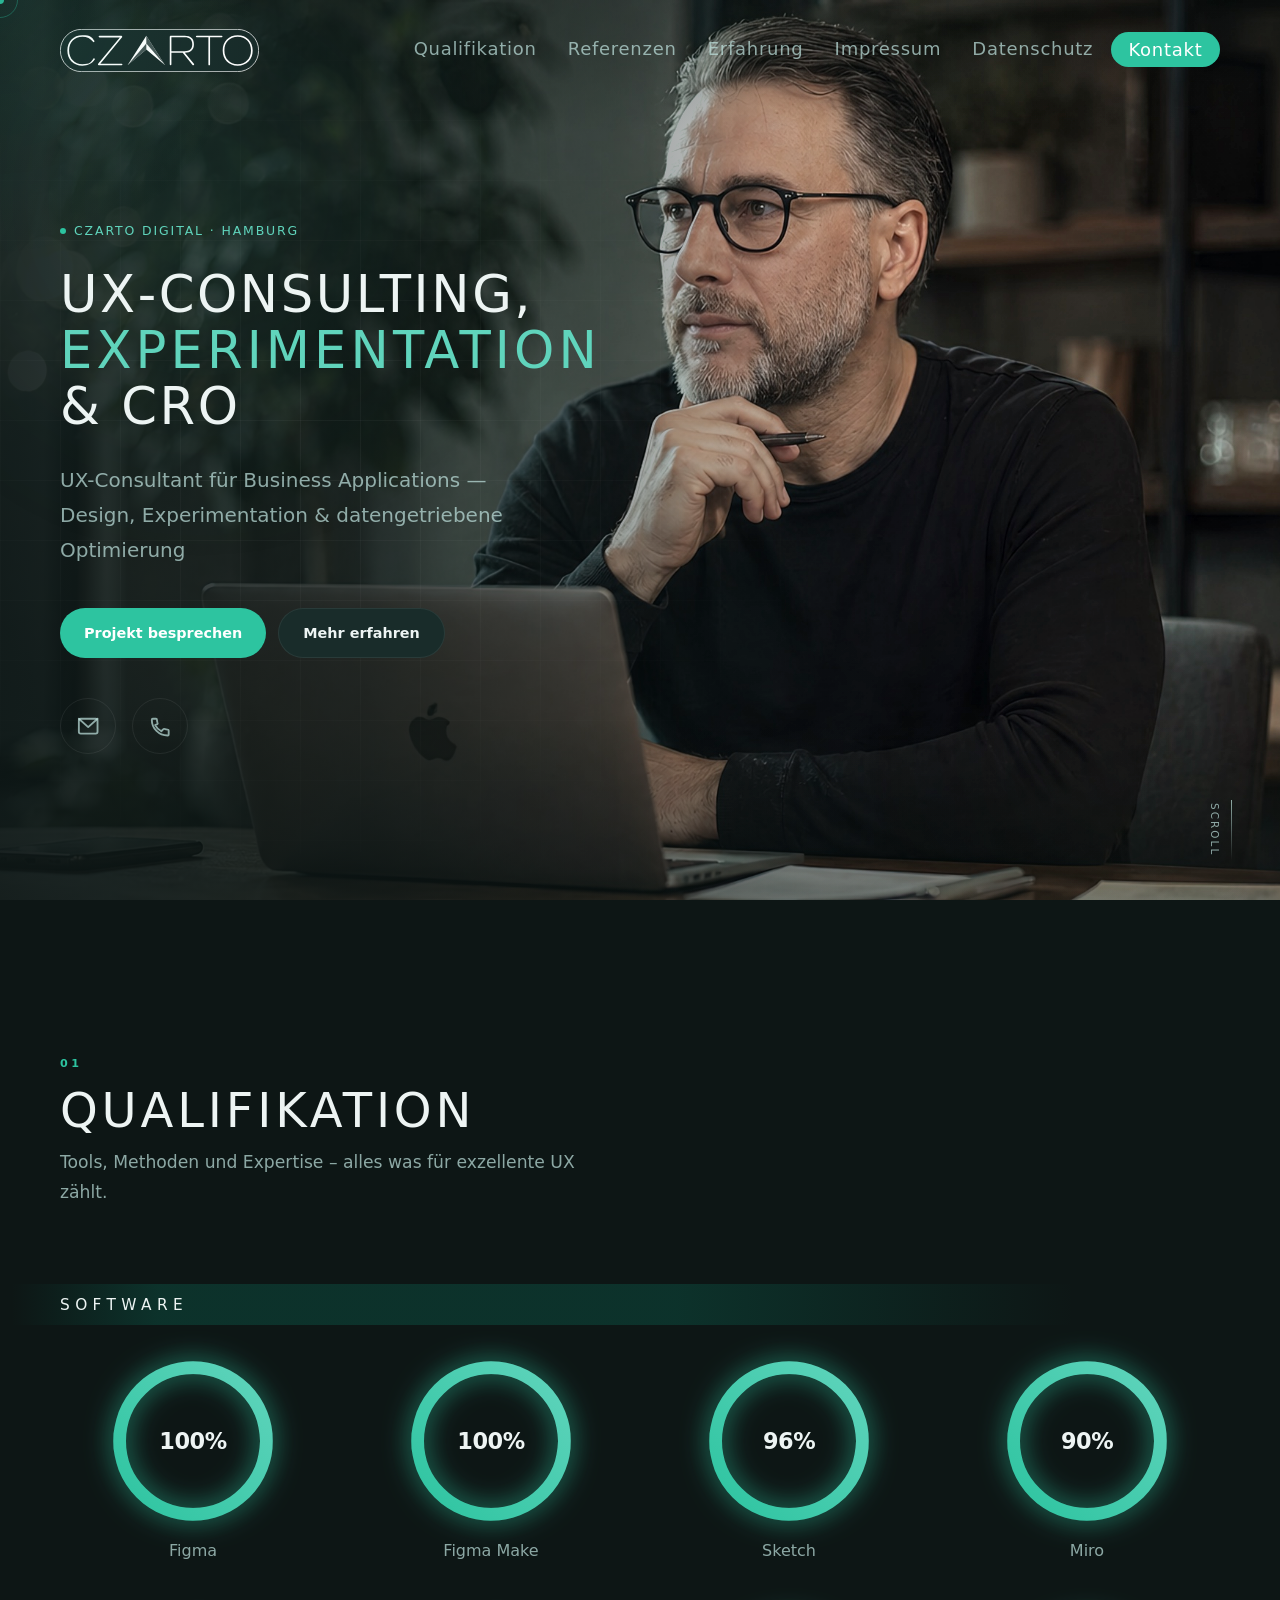
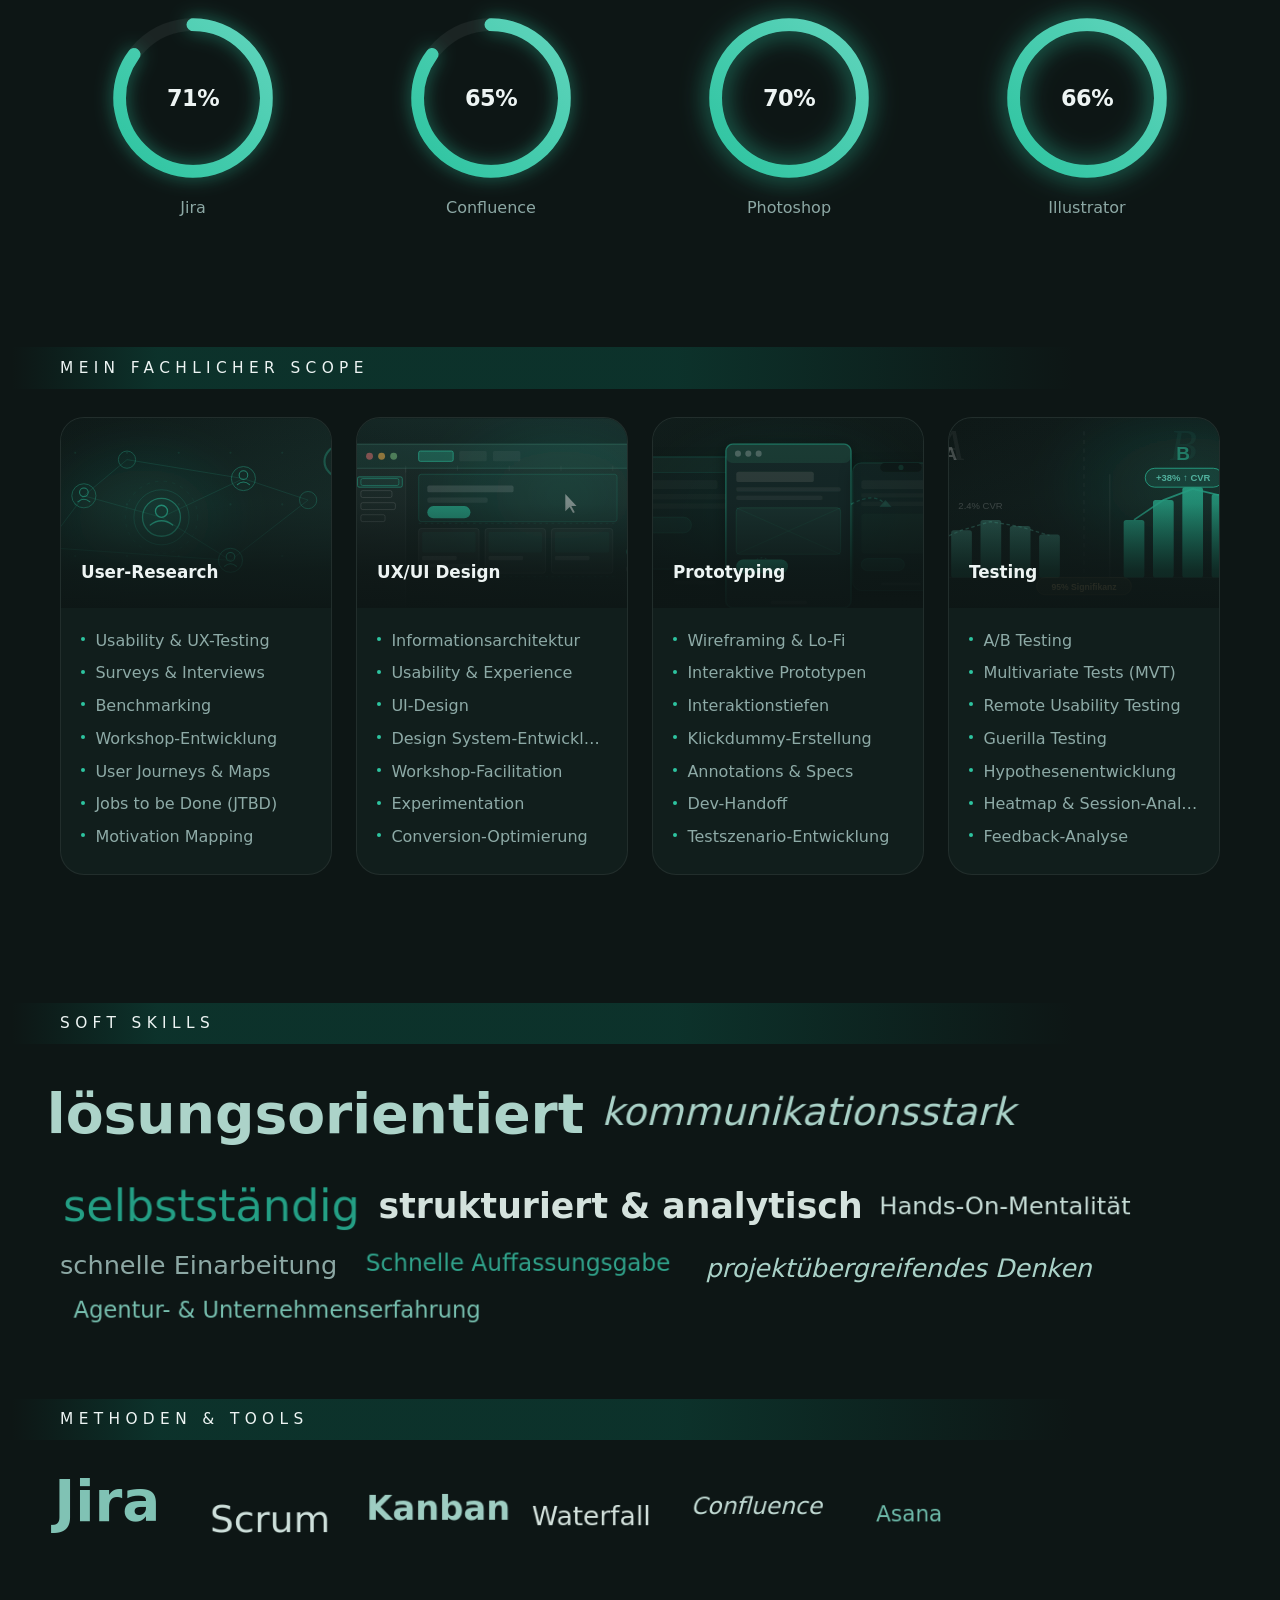
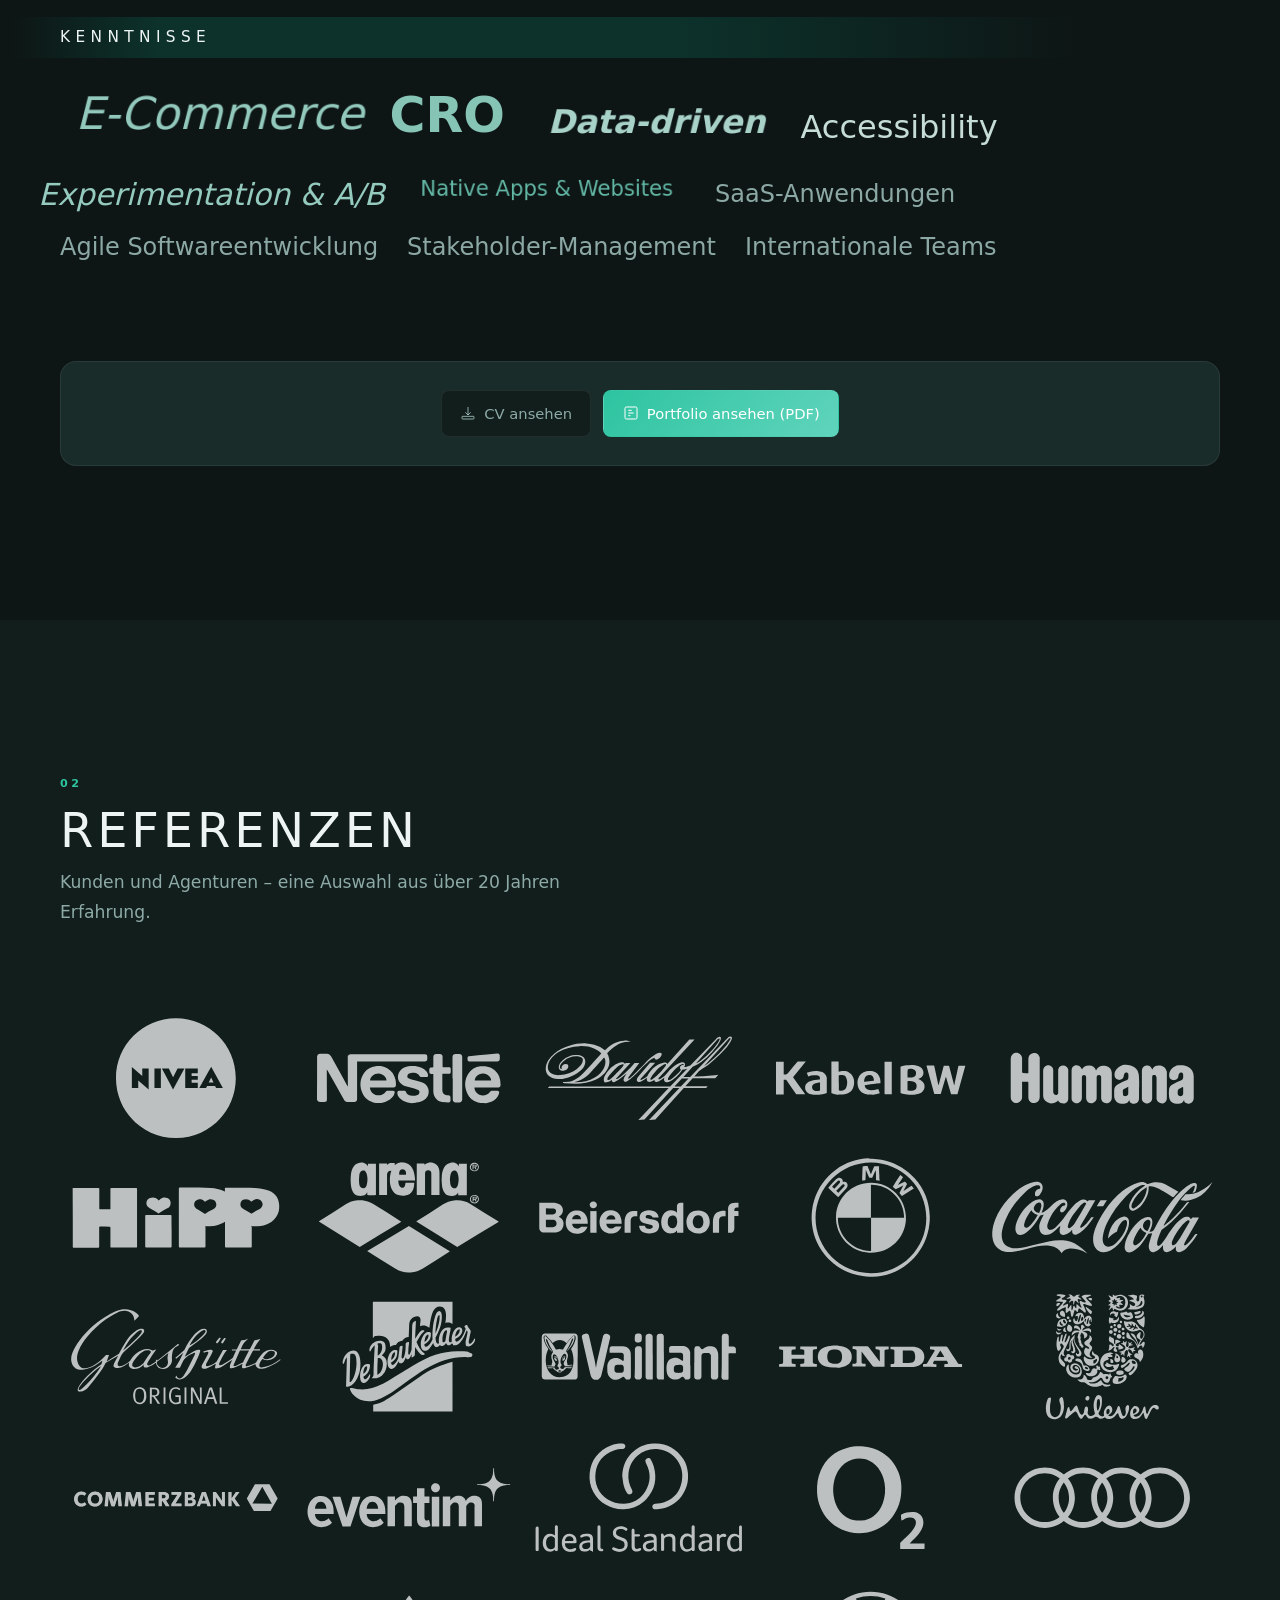
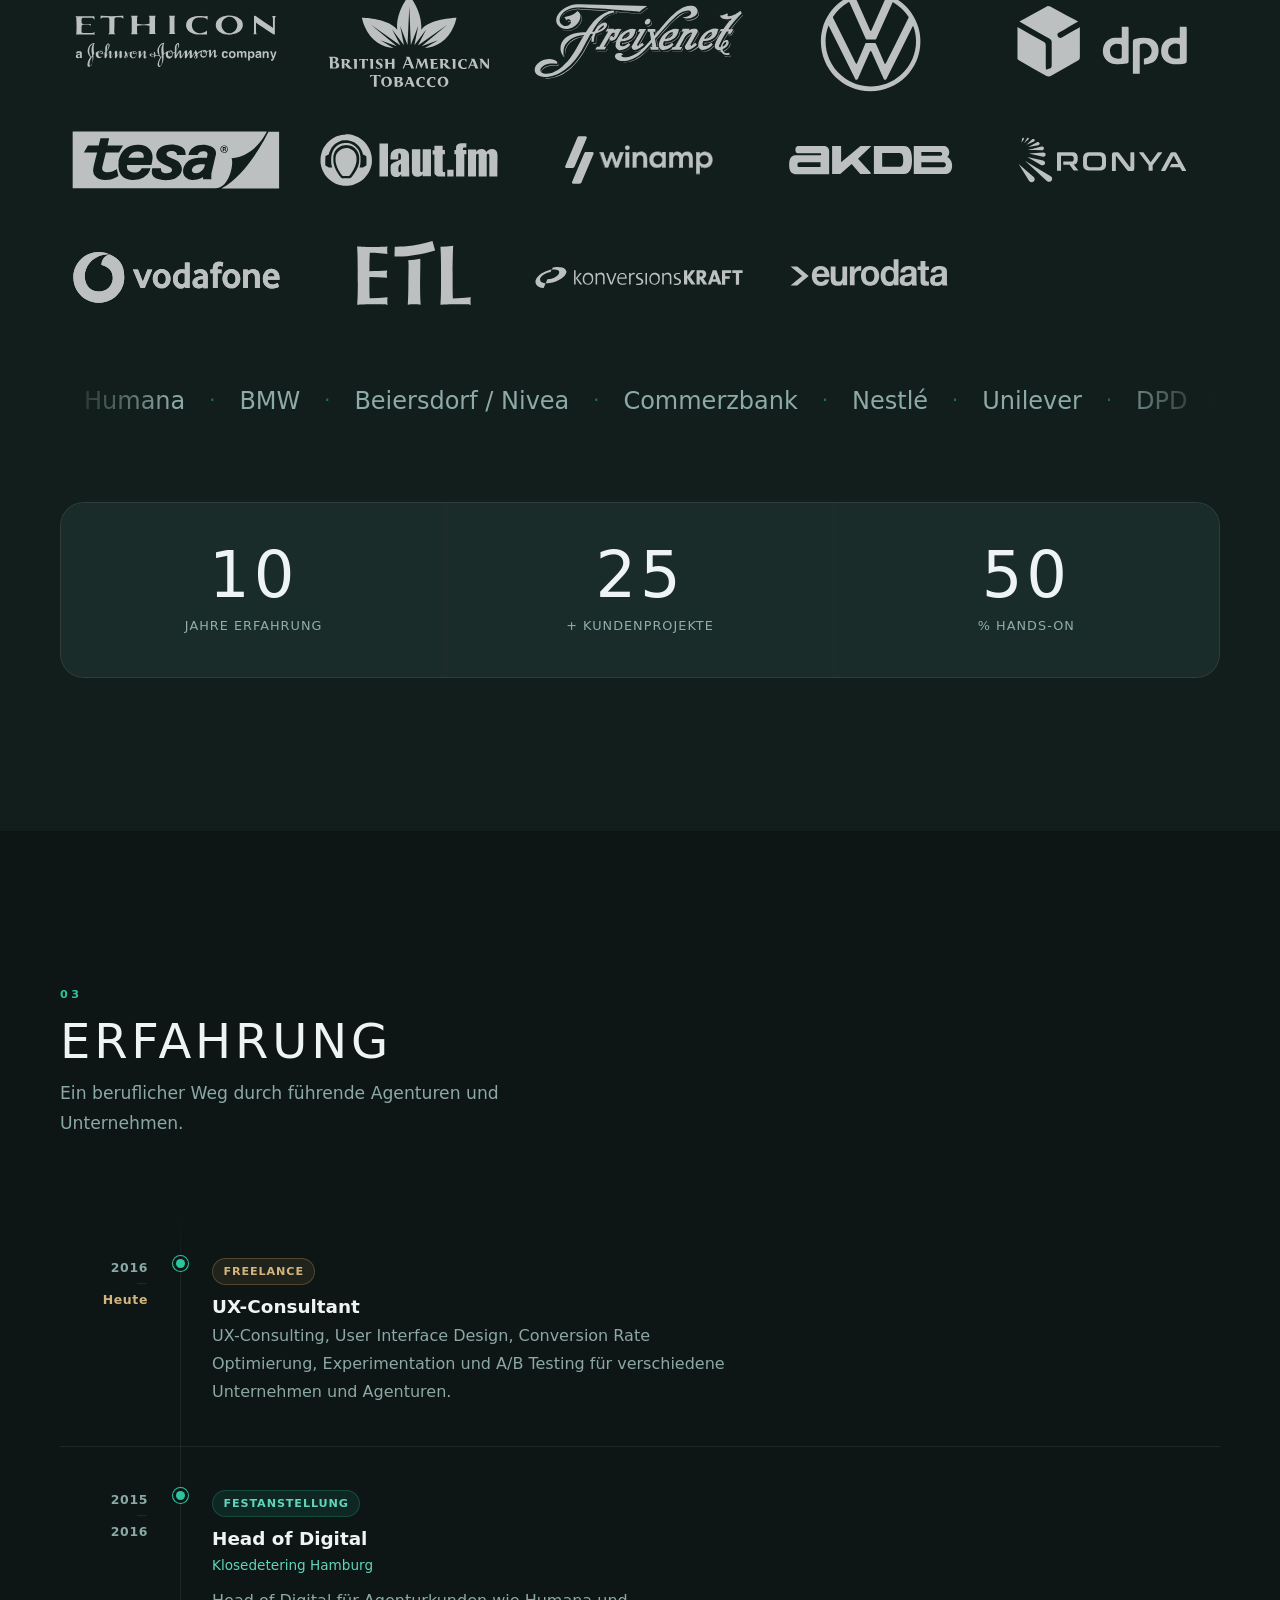
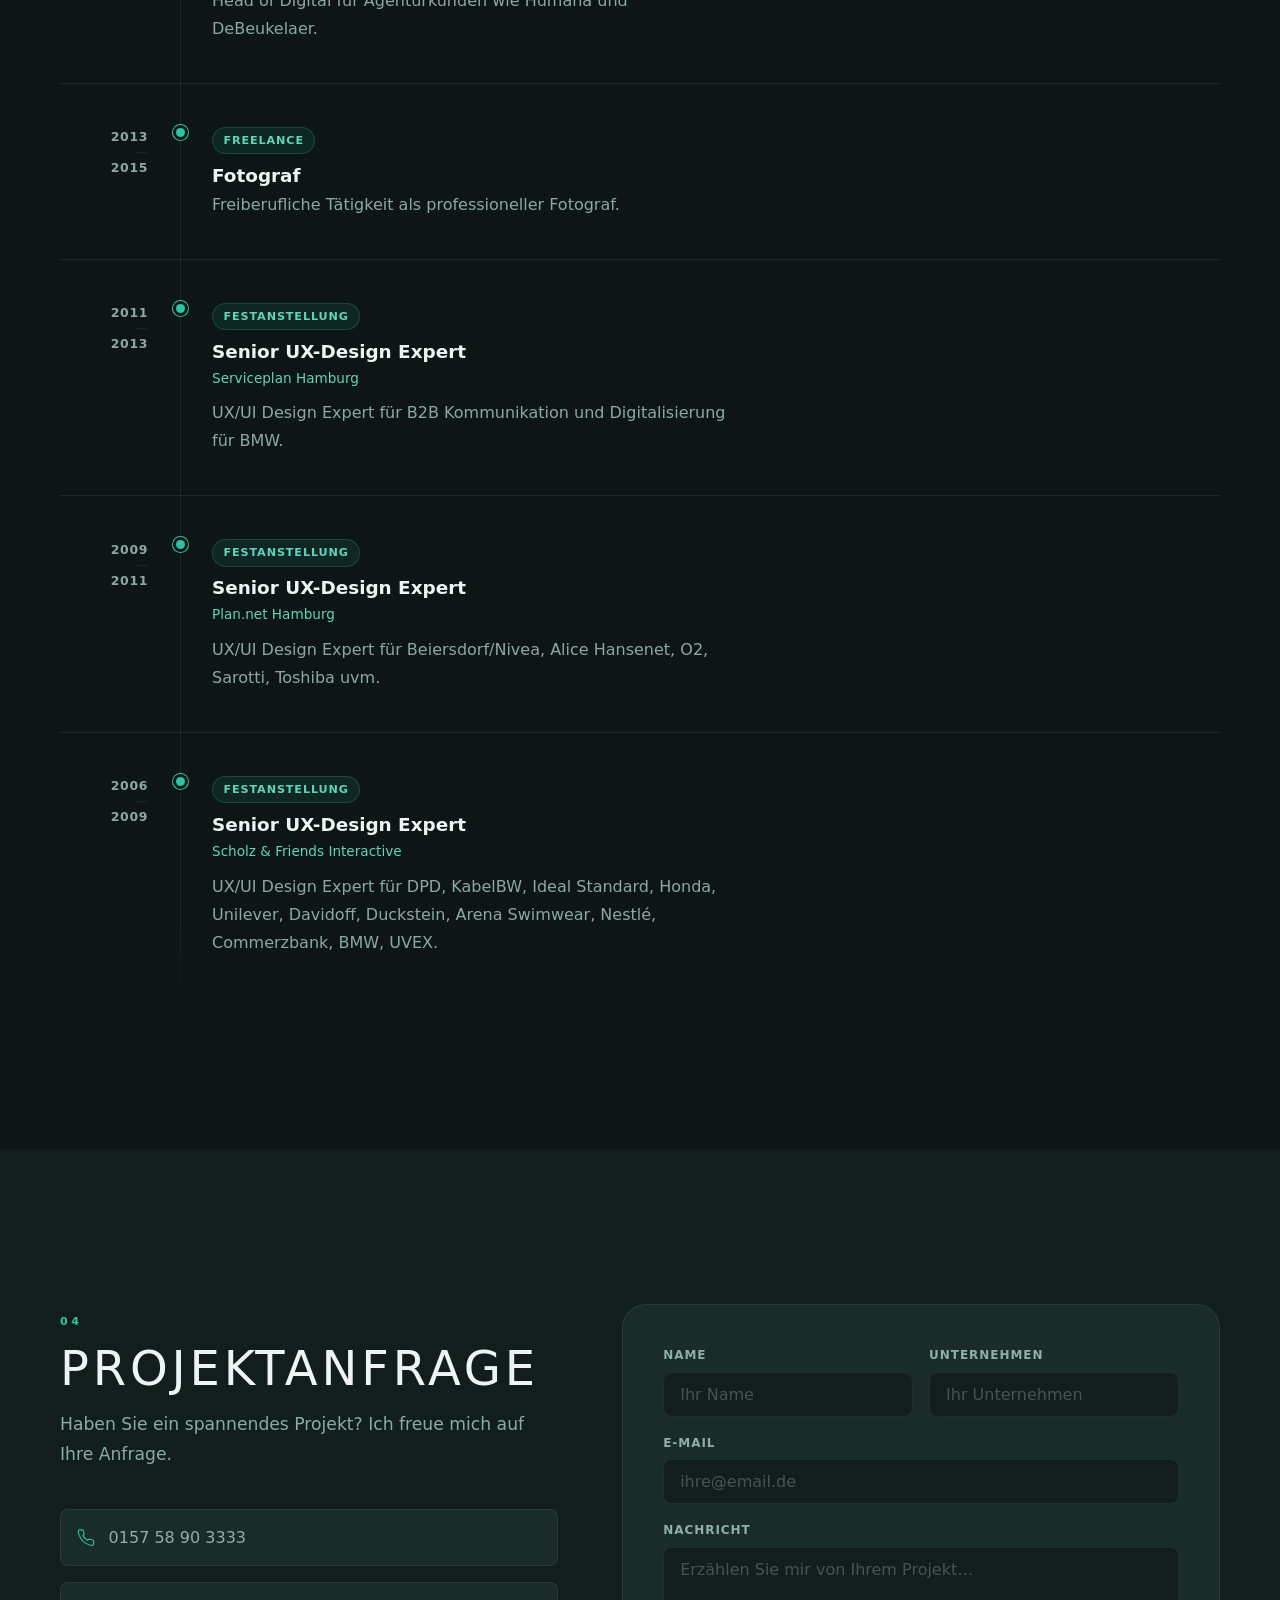
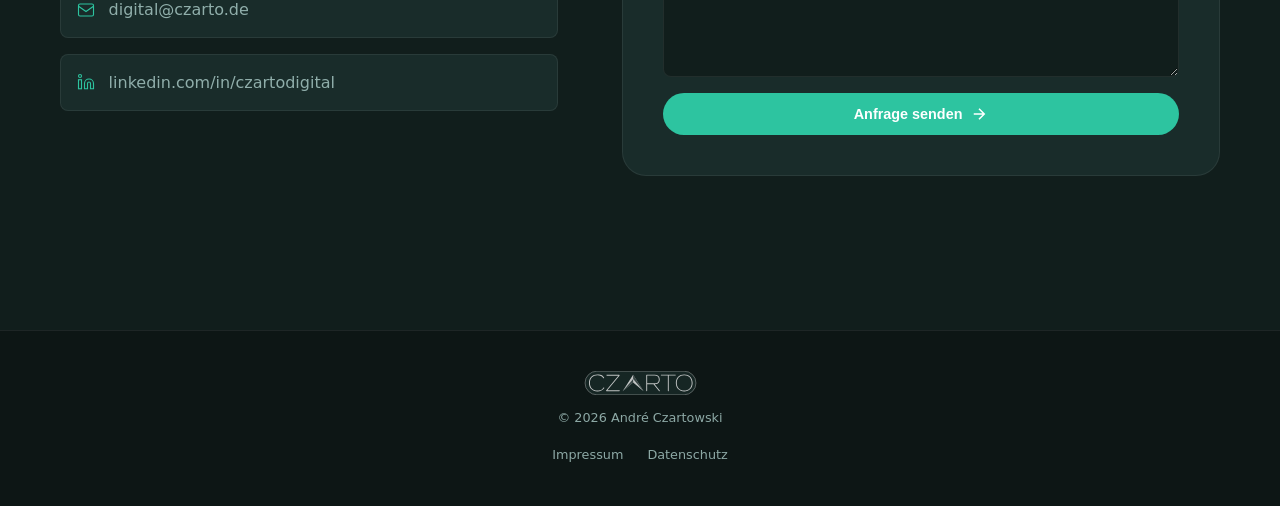
==== commit b59a0e54: "Replace Adobe XD with Figma Make in software rings Co-Authored-By: Claude Sonnet 4.6 <noreply@anthro" ====
--- a/index.html
+++ b/index.html
@@ -129,7 +129,7 @@
                 </svg>
                 <div class="ring-center"><span class="ring-pct">0%</span></div>
               </div>
-              <span class="ring-name">Adobe XD</span>
+              <span class="ring-name">Figma Make</span>
             </div>
 
             <div class="ring-item">
--- a/styles.css
+++ b/styles.css
@@ -675,6 +675,15 @@
   transform: translateY(-4px);
   box-shadow: 0 16px 40px rgba(0,0,0,0.35);
 }
+@media (hover: none) {
+  .expertise-card.in-view {
+    border-color: rgba(45,196,160,0.35);
+    box-shadow: 0 0 0 1px rgba(45,196,160,0.2), 0 8px 32px rgba(45,196,160,0.12);
+  }
+  .expertise-card.in-view .expertise-list li {
+    color: var(--clr-text);
+  }
+}
 
 /* ── Bild-Header ── */
 .expertise-img-wrap {
@@ -742,7 +751,7 @@
   padding: 1.25rem 1.25rem 1.5rem;
 }
 .expertise-list li {
-  font-size: 0.95rem;
+  font-size: 1rem;
   color: var(--clr-text-muted);
   line-height: 1.6;
   padding-left: 0.9rem;
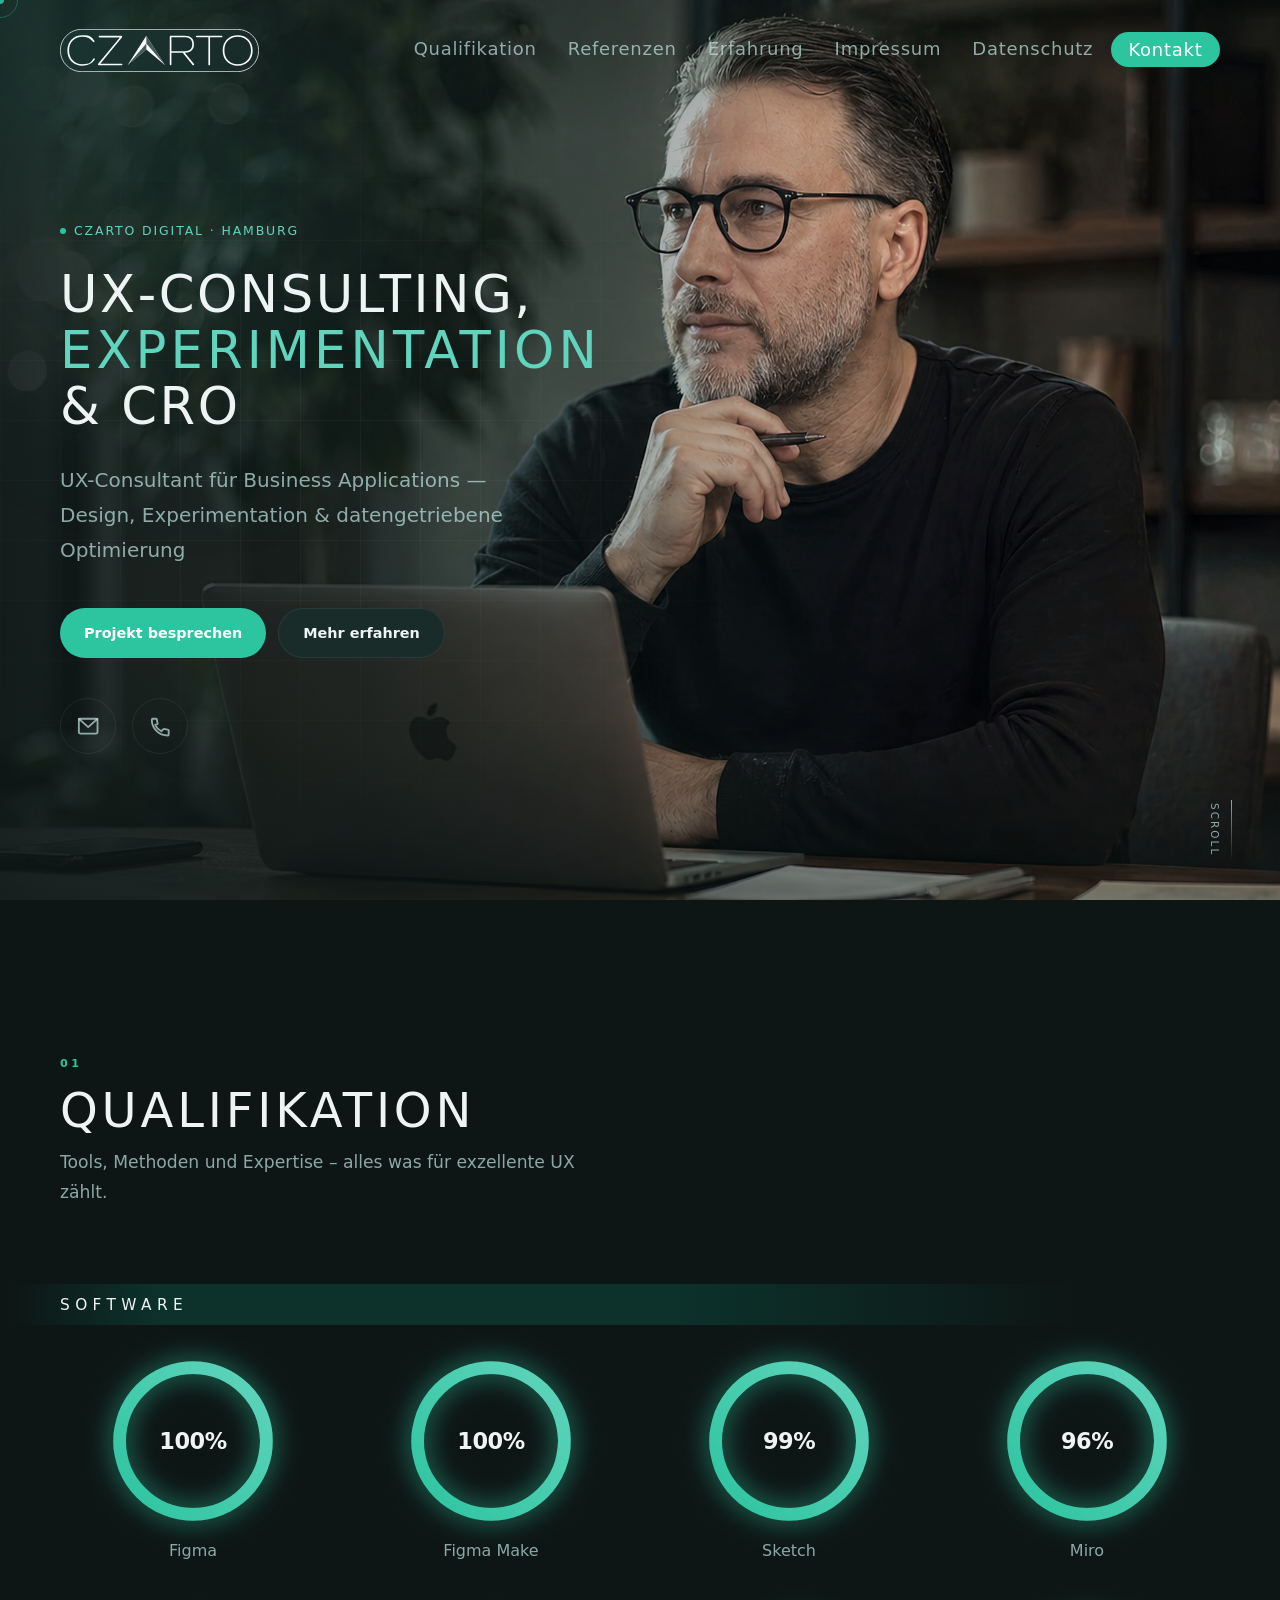
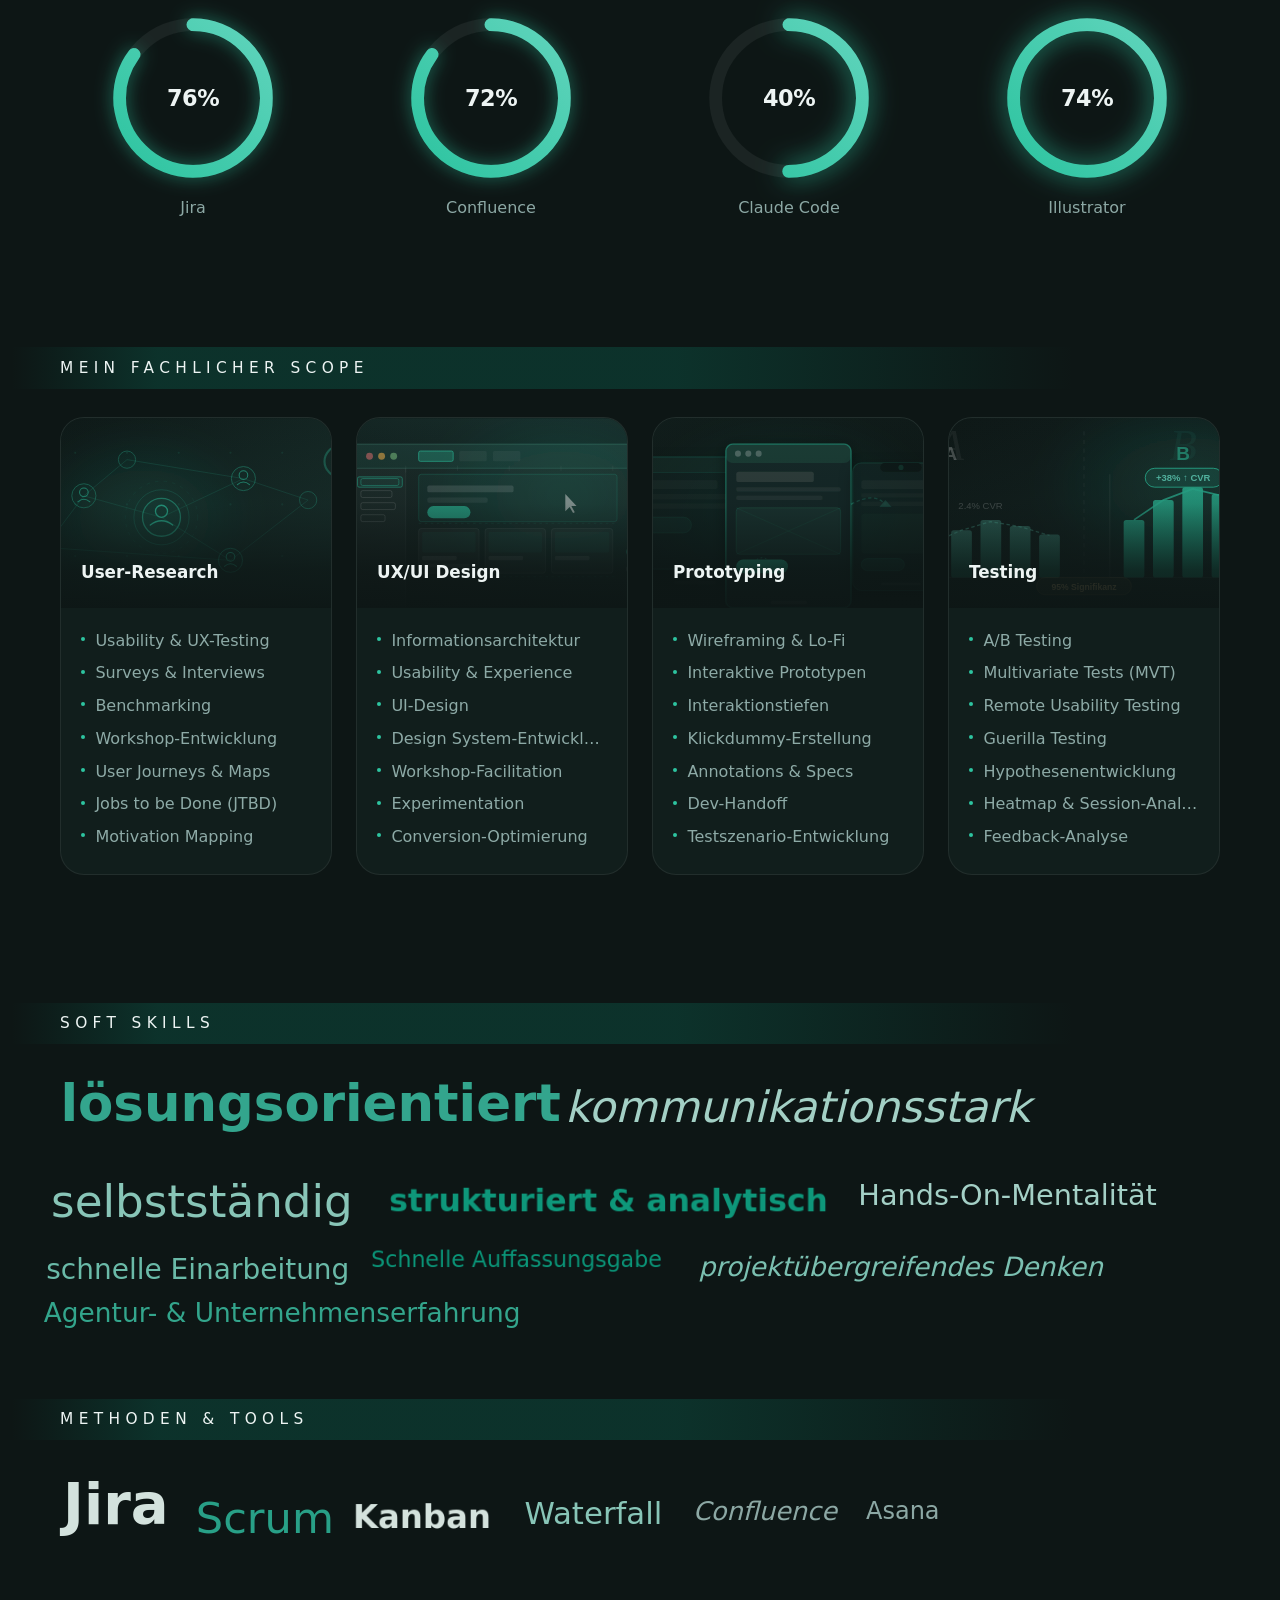
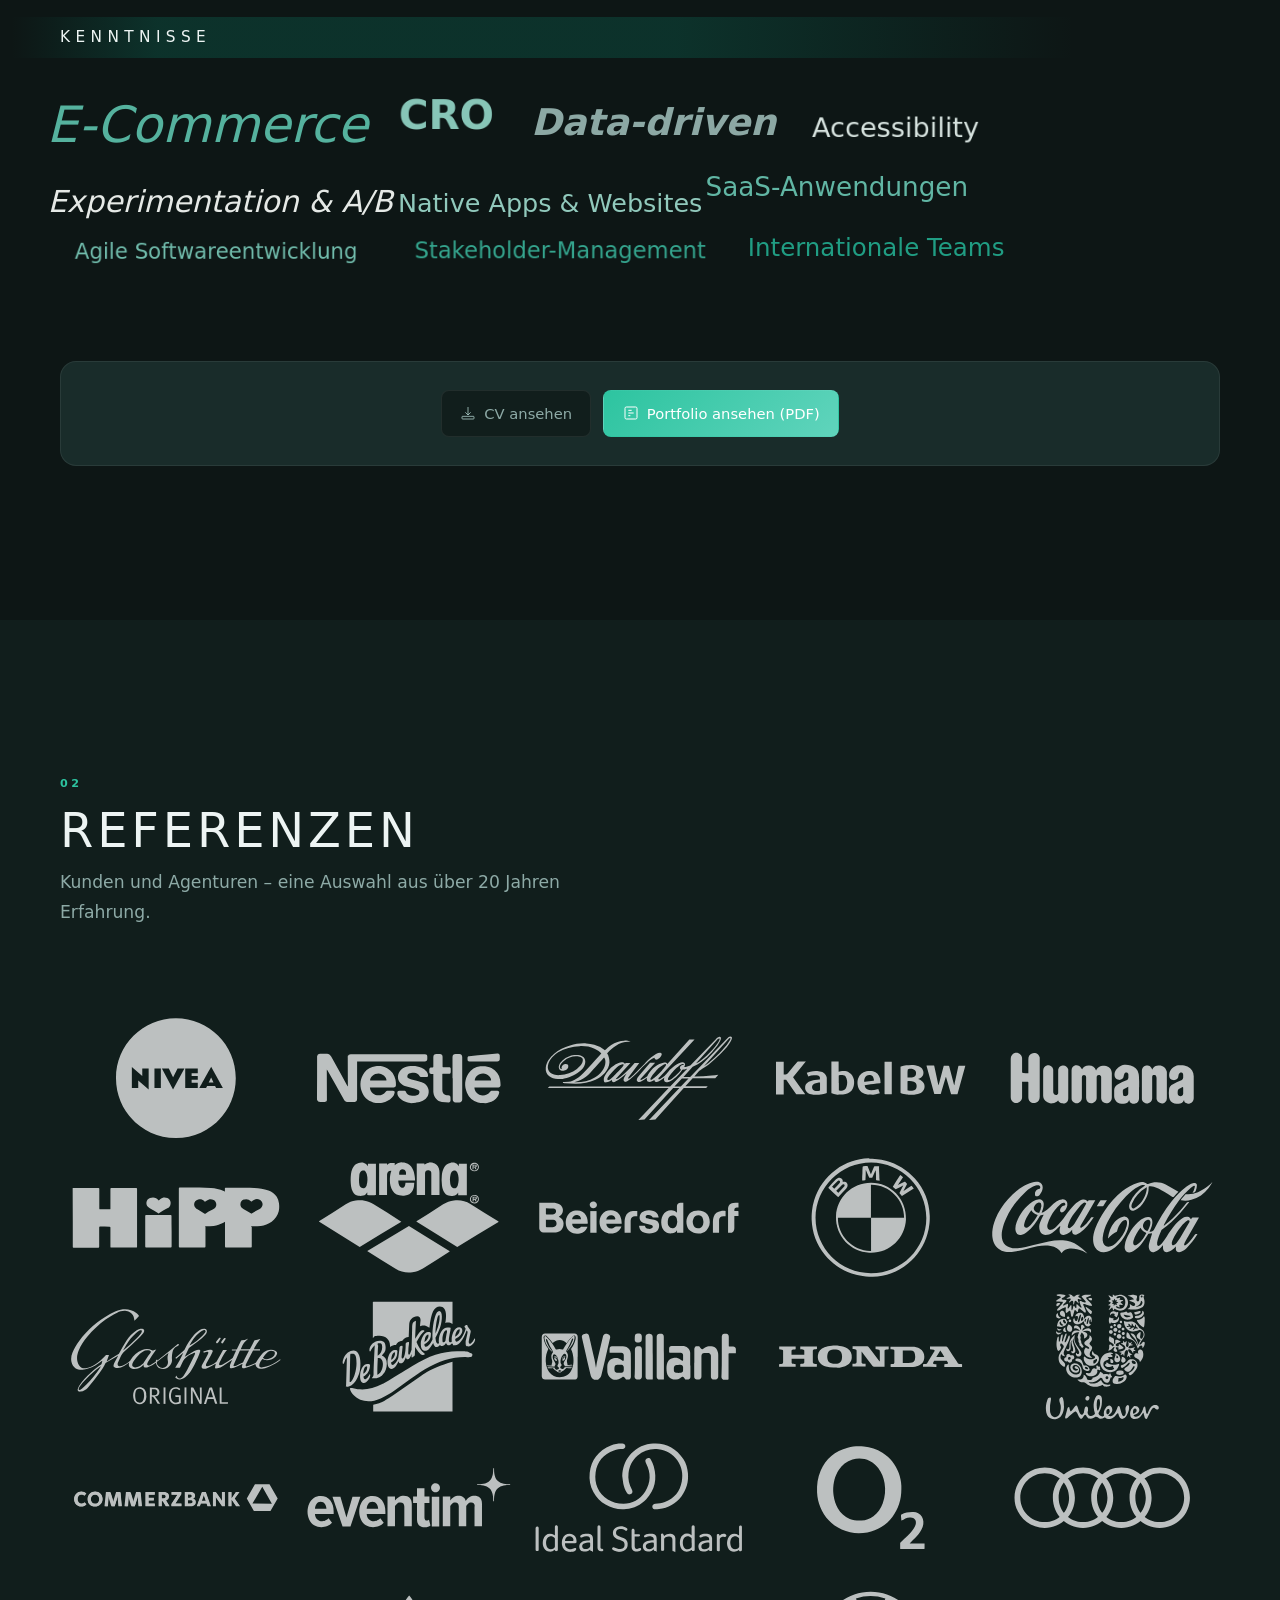
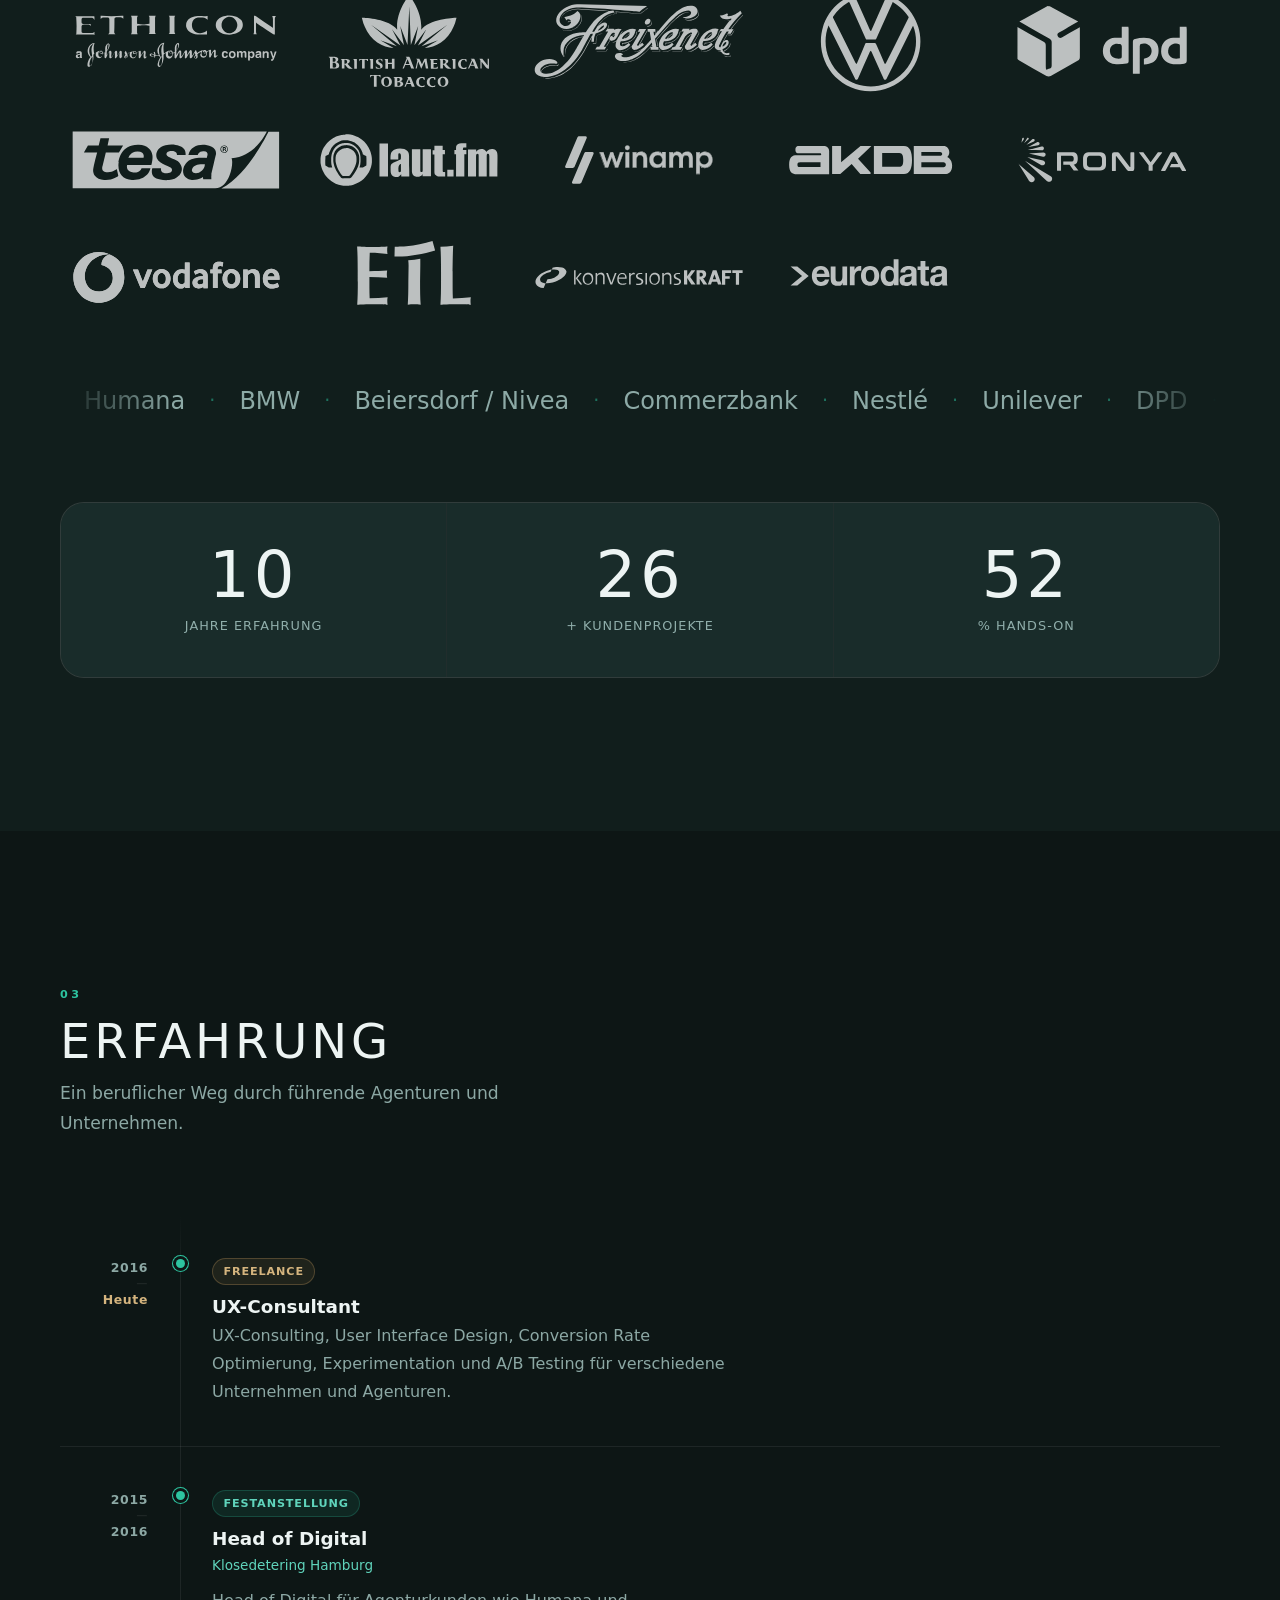
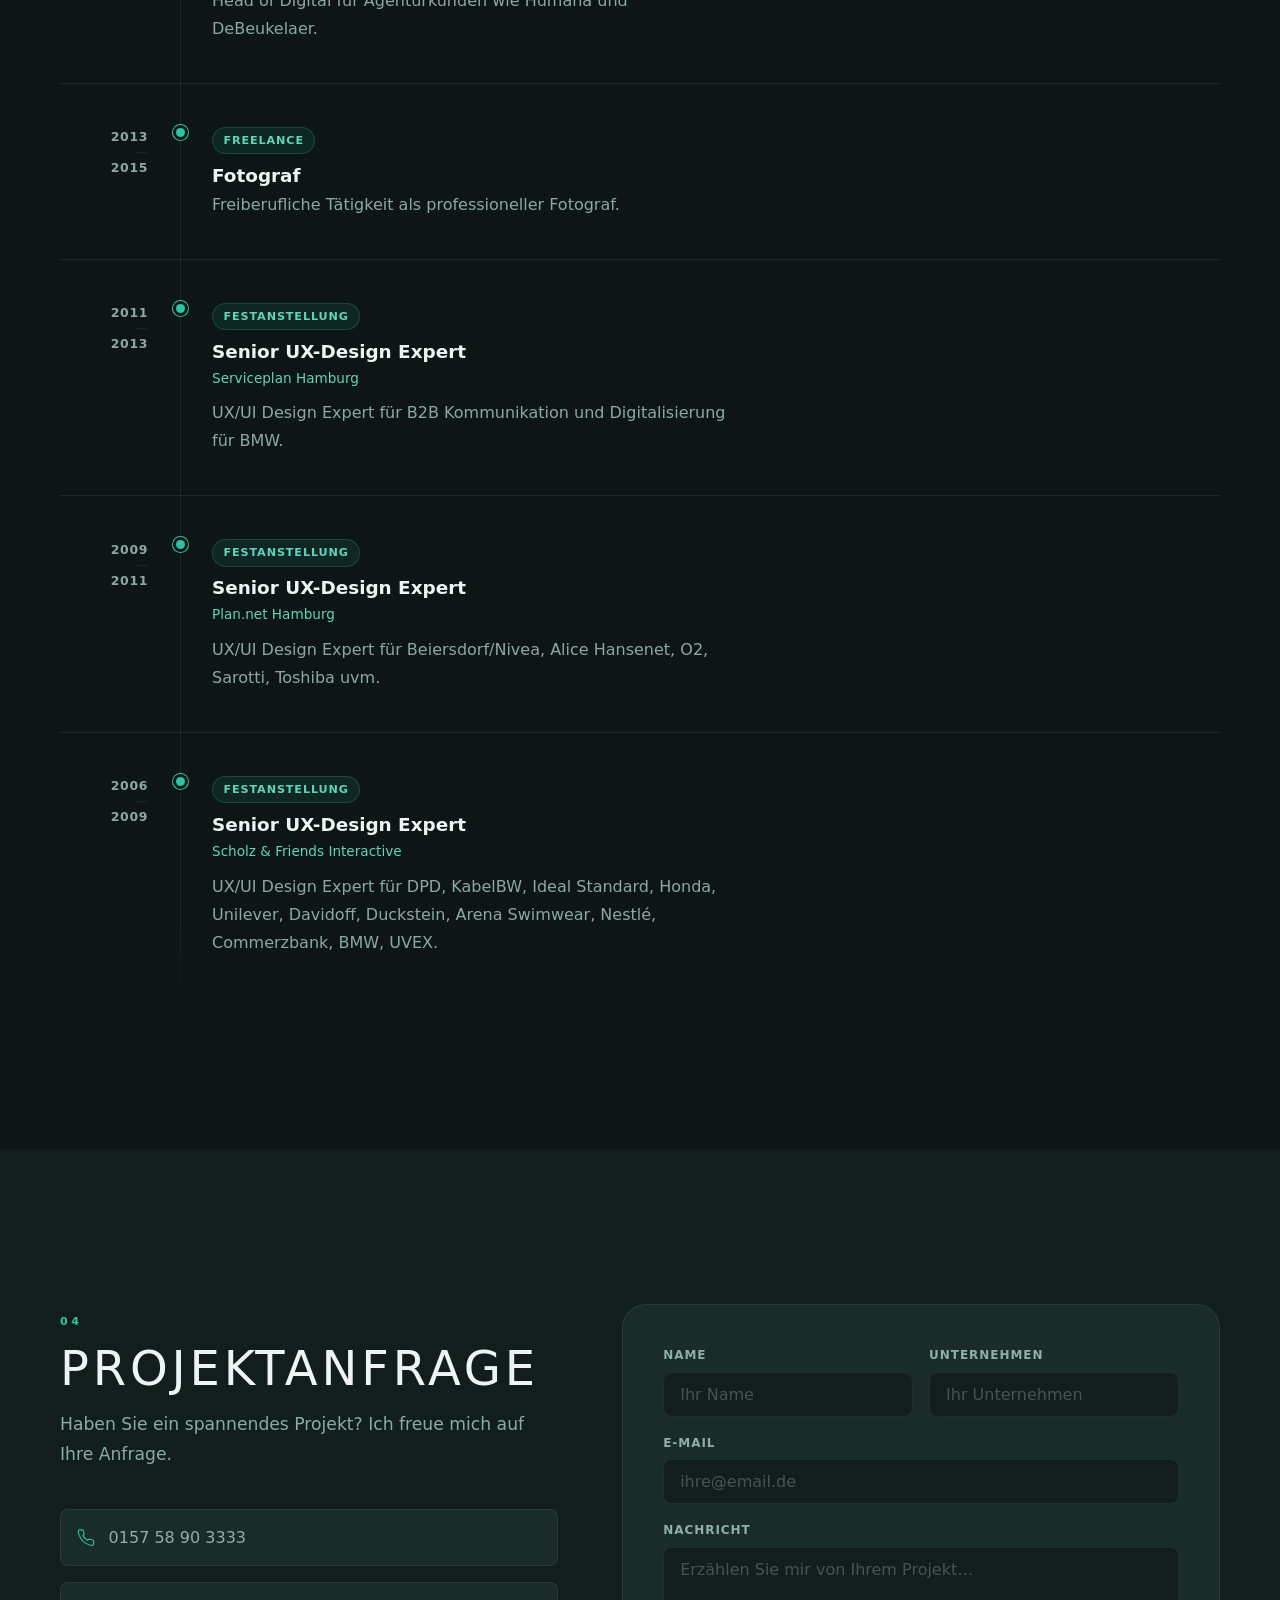
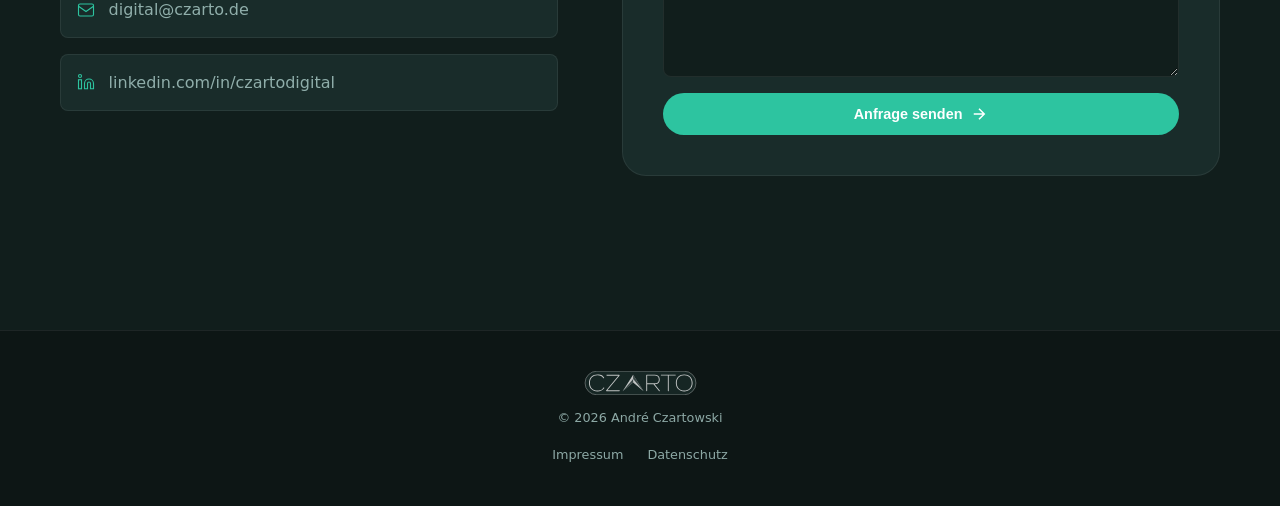
==== commit 313590cd: "Replace Photoshop ring with Claude Code at 50% Co-Authored-By: Claude Sonnet 4.6 <noreply@anthropic." ====
--- a/index.html
+++ b/index.html
@@ -180,11 +180,11 @@
               <div class="ring-wrap">
                 <svg class="ring-svg" viewBox="0 0 96 96" aria-hidden="true">
                   <circle class="ring-track" cx="48" cy="48" r="40"/>
-                  <circle class="ring-fill" cx="48" cy="48" r="40" data-pct="100"/>
-                </svg>
-                <div class="ring-center"><span class="ring-pct">0%</span></div>
-              </div>
-              <span class="ring-name">Photoshop</span>
+                  <circle class="ring-fill" cx="48" cy="48" r="40" data-pct="50"/>
+                </svg>
+                <div class="ring-center"><span class="ring-pct">0%</span></div>
+              </div>
+              <span class="ring-name">Claude Code</span>
             </div>
 
             <div class="ring-item">
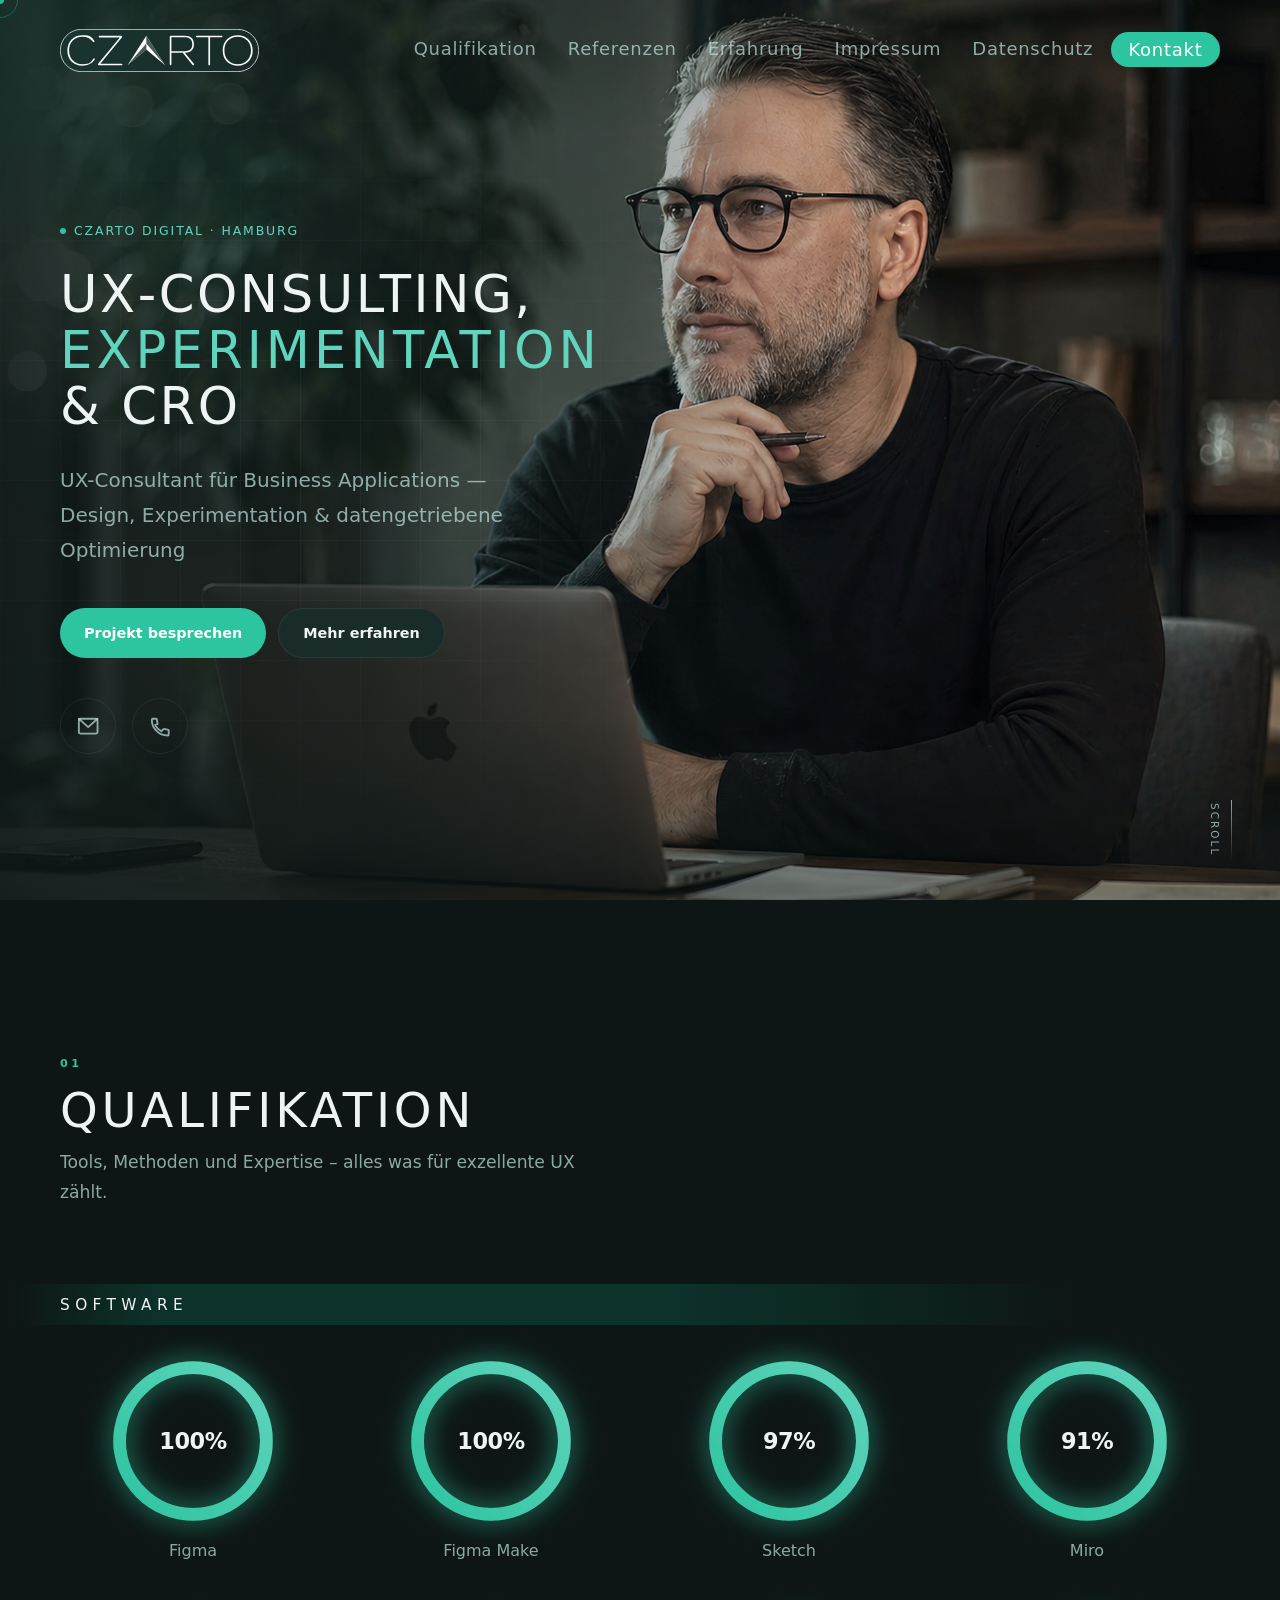
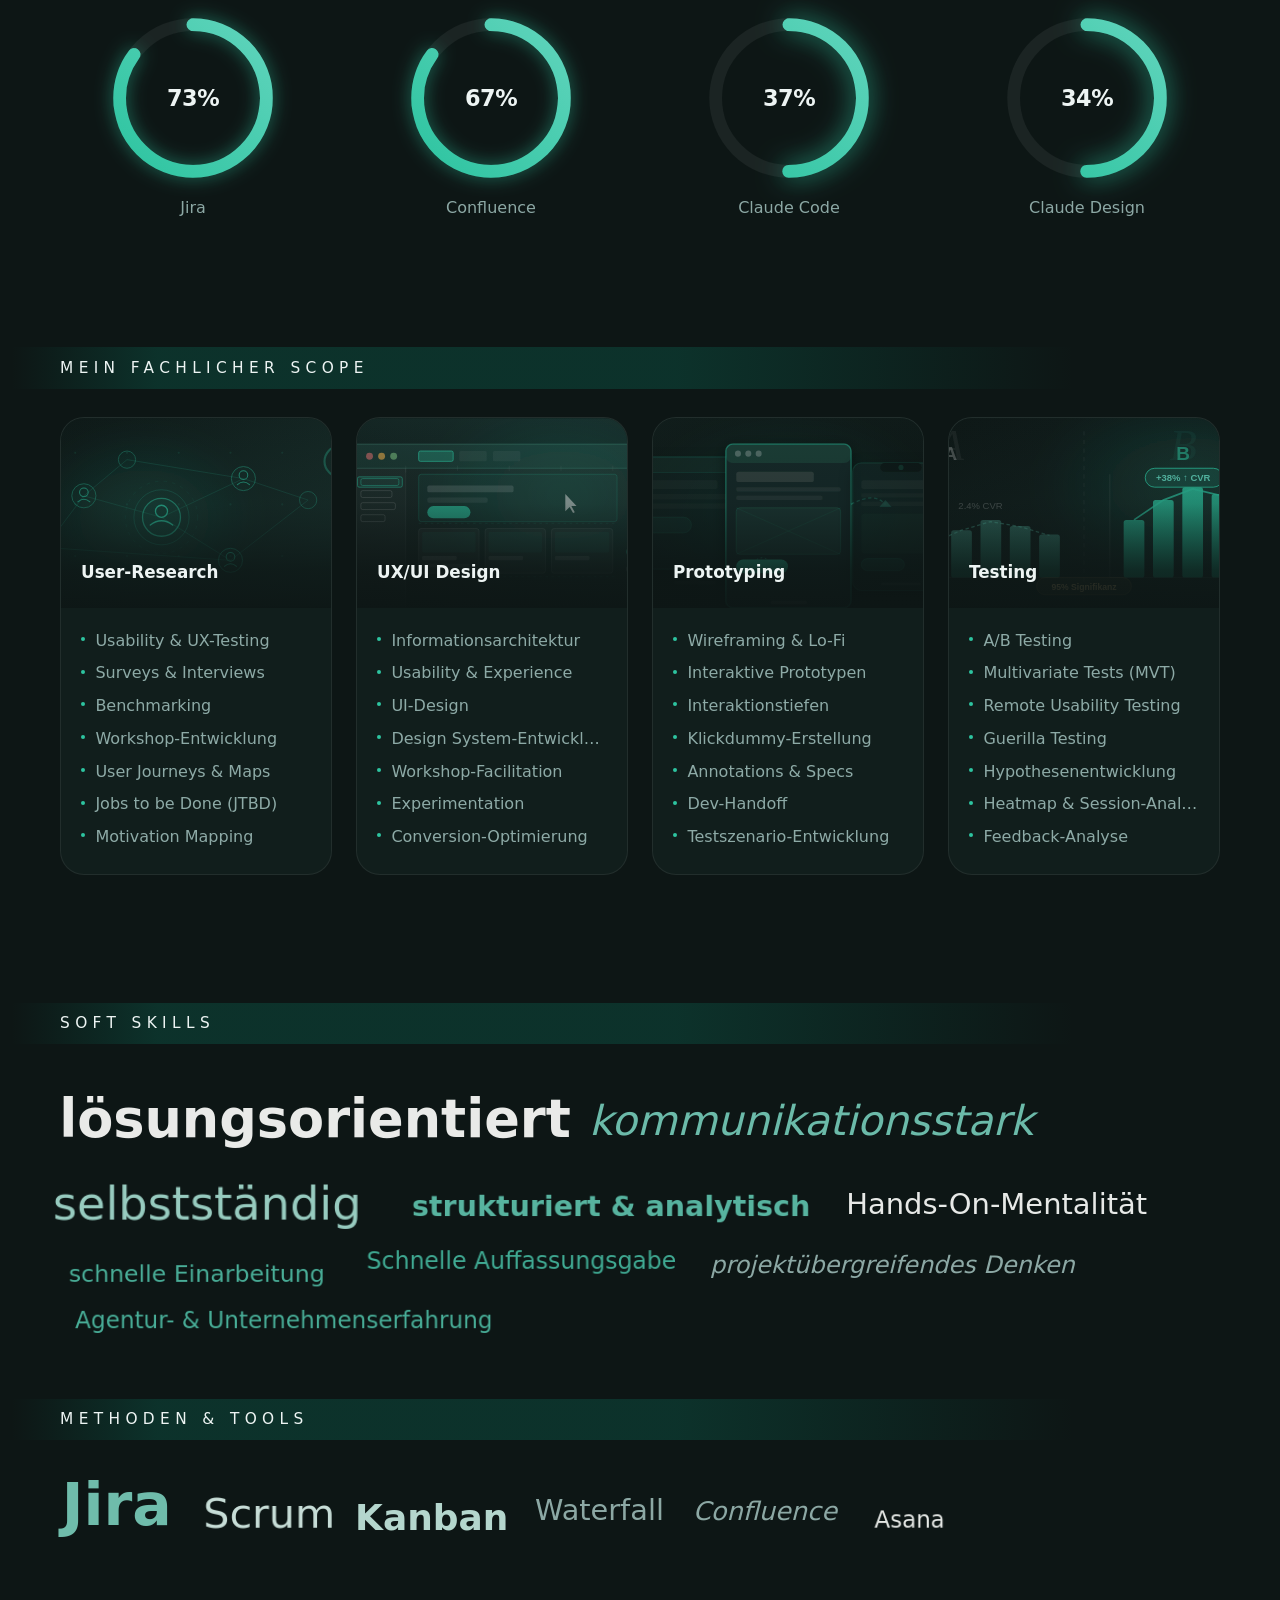
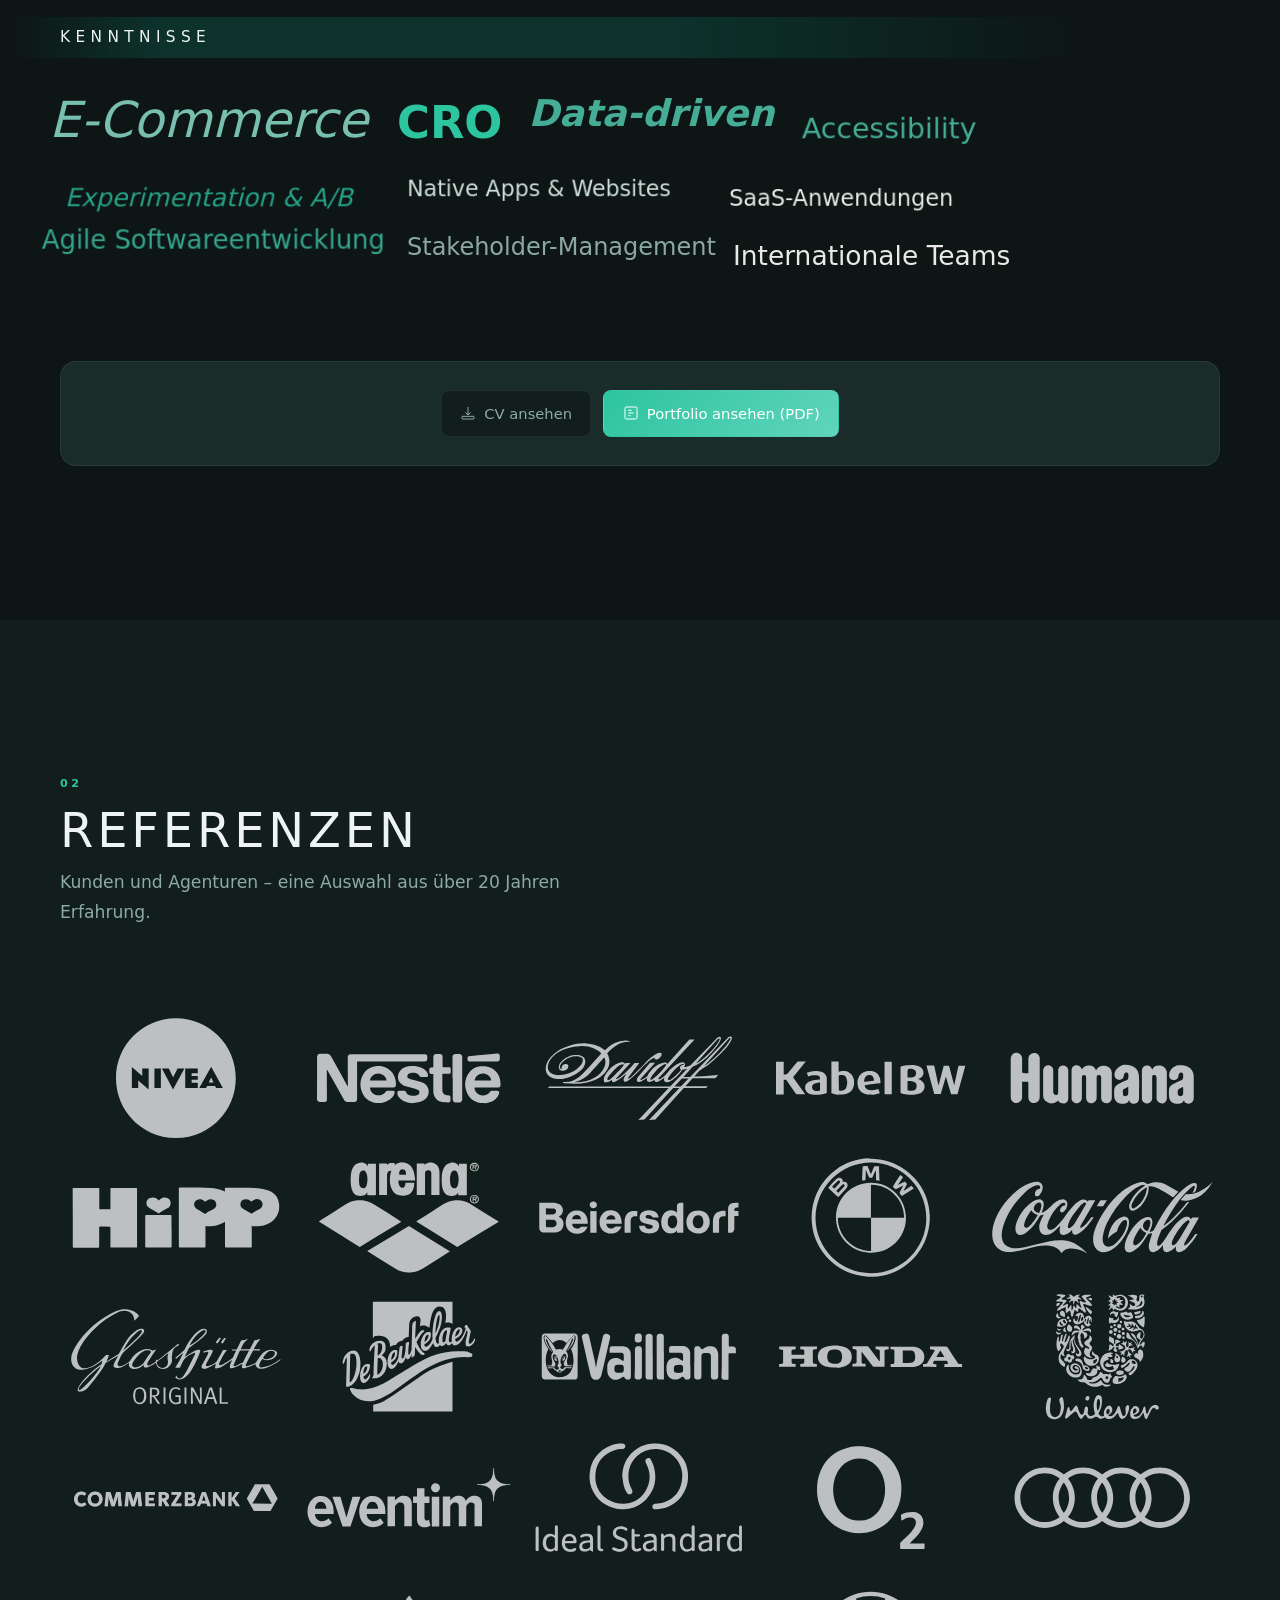
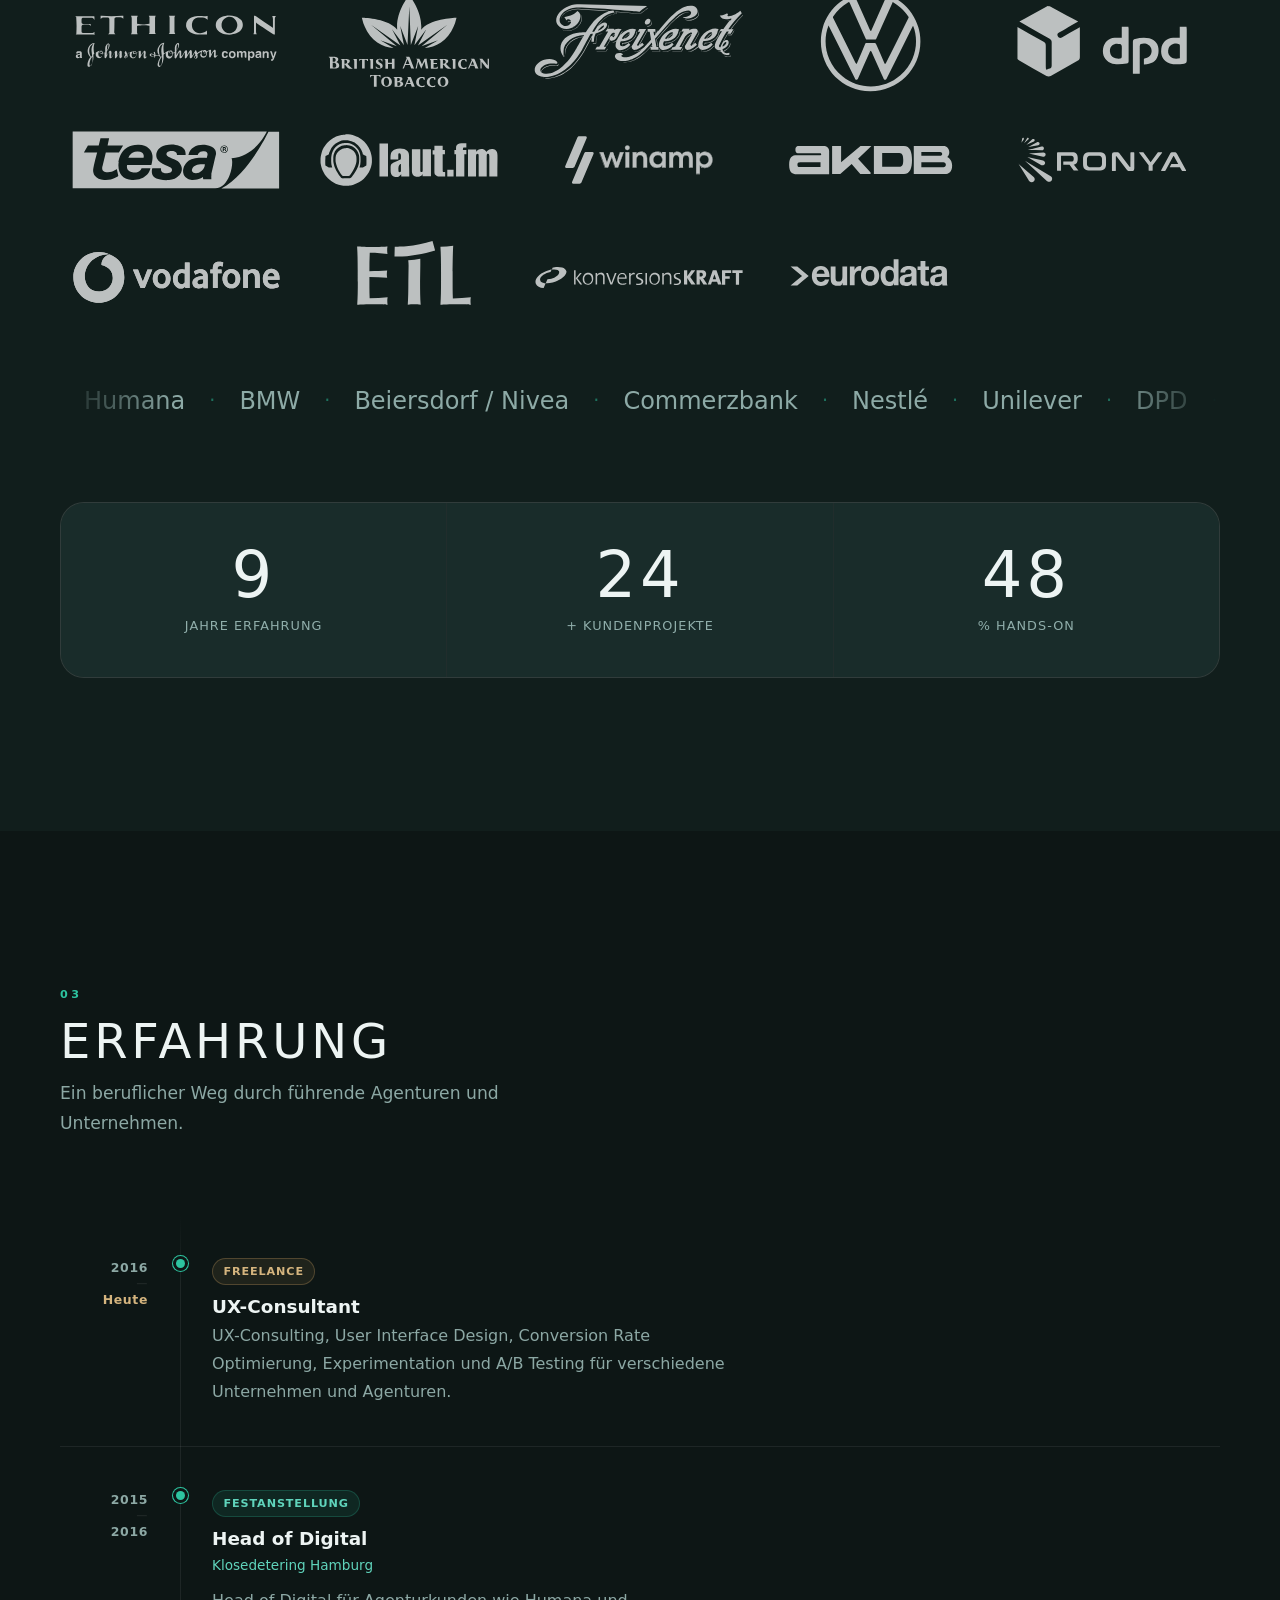
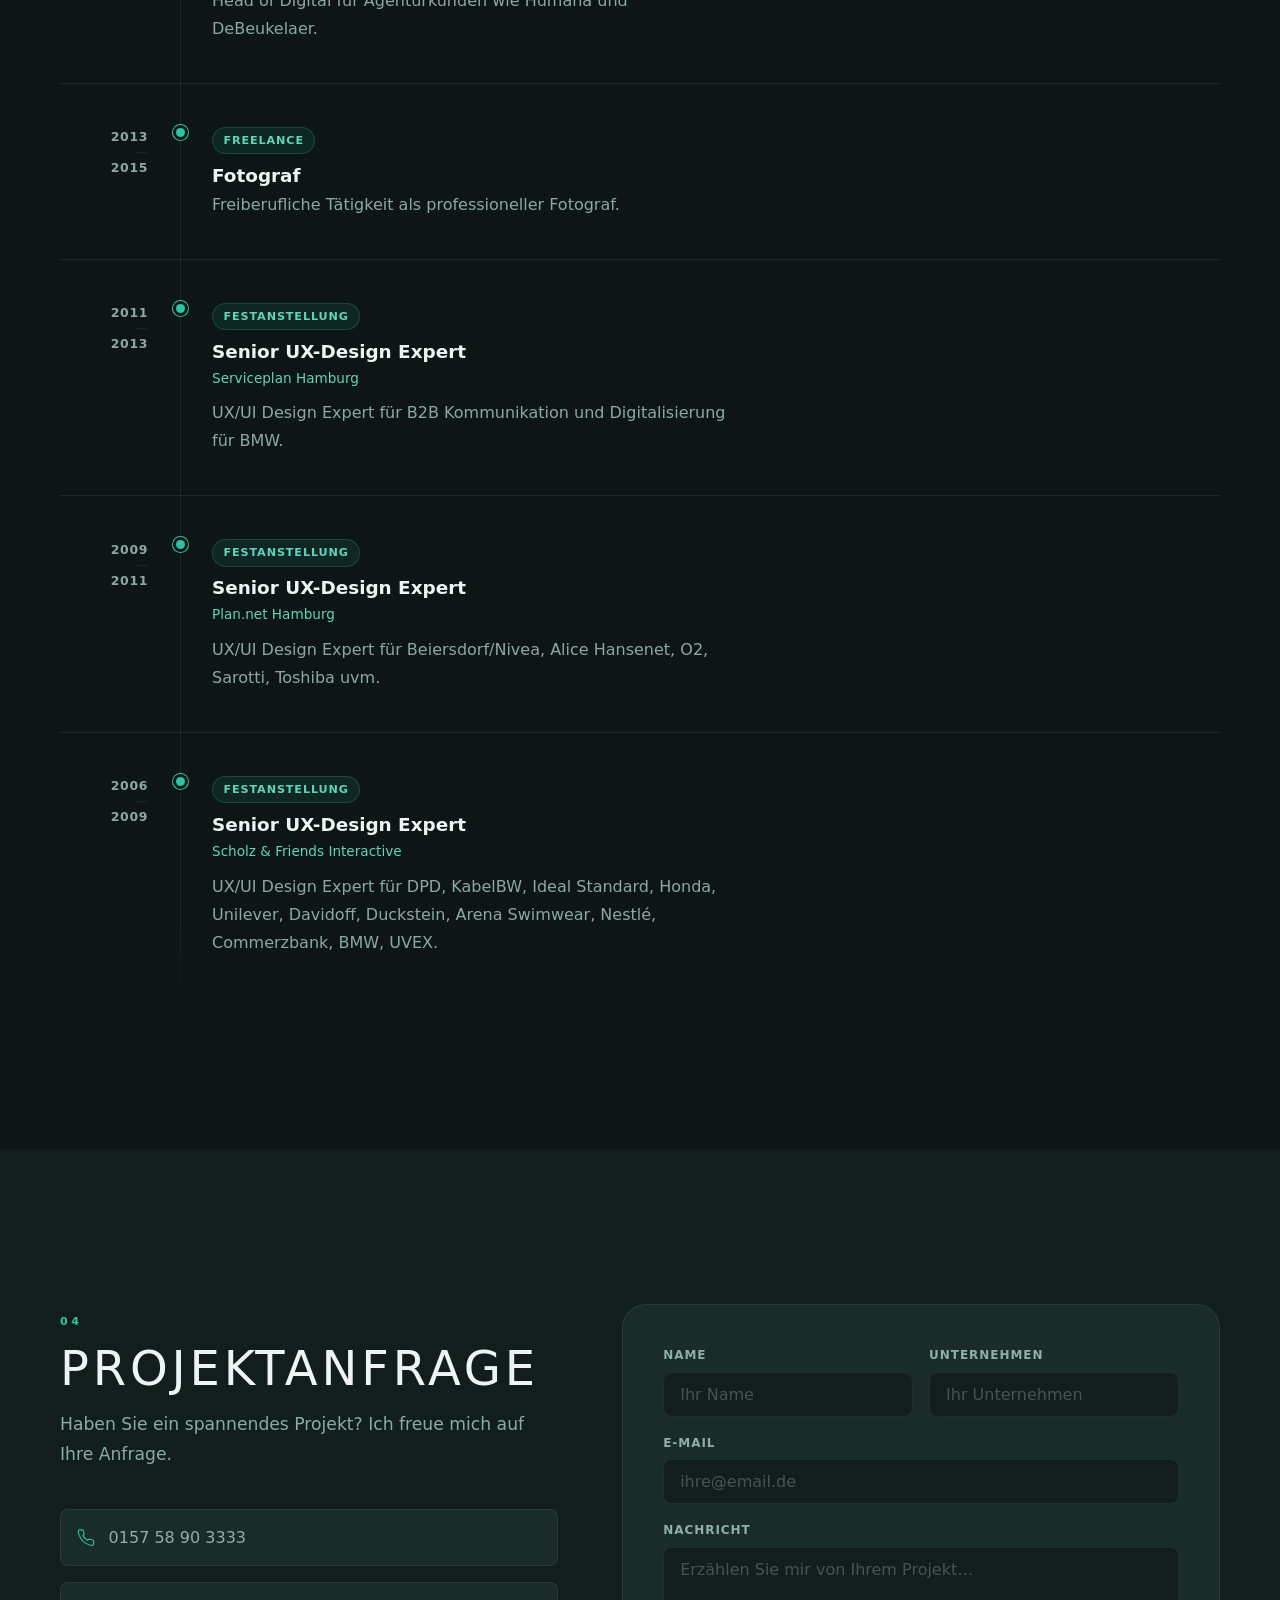
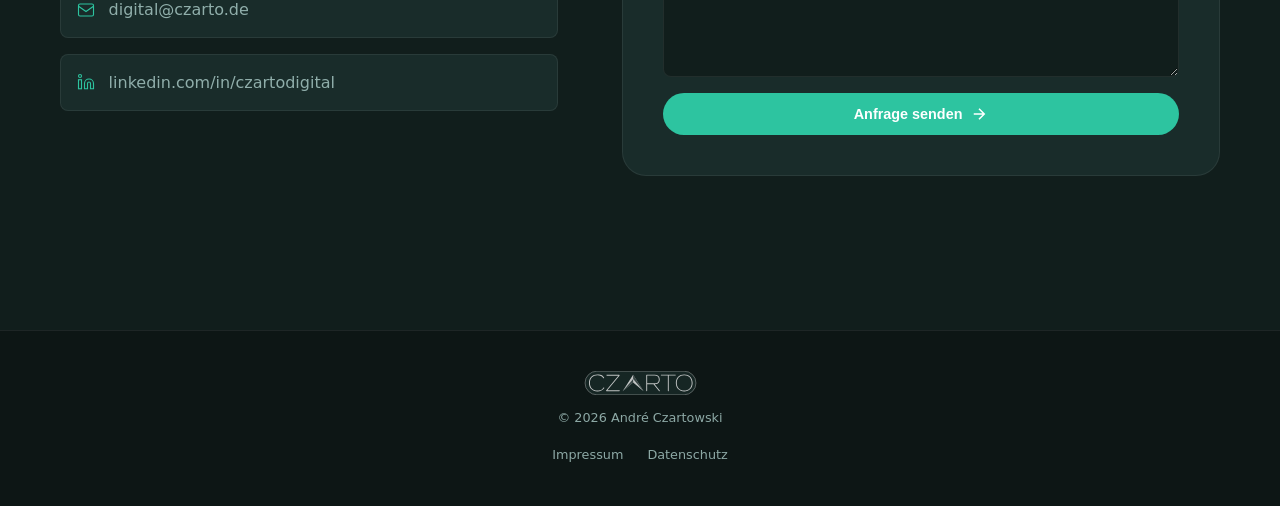
==== commit 174902fd: "Replace Illustrator ring with Claude Design at 50% Co-Authored-By: Claude Sonnet 4.6 <noreply@anthro" ====
--- a/index.html
+++ b/index.html
@@ -191,11 +191,11 @@
               <div class="ring-wrap">
                 <svg class="ring-svg" viewBox="0 0 96 96" aria-hidden="true">
                   <circle class="ring-track" cx="48" cy="48" r="40"/>
-                  <circle class="ring-fill" cx="48" cy="48" r="40" data-pct="100"/>
-                </svg>
-                <div class="ring-center"><span class="ring-pct">0%</span></div>
-              </div>
-              <span class="ring-name">Illustrator</span>
+                  <circle class="ring-fill" cx="48" cy="48" r="40" data-pct="50"/>
+                </svg>
+                <div class="ring-center"><span class="ring-pct">0%</span></div>
+              </div>
+              <span class="ring-name">Claude Design</span>
             </div>
 
           </div>
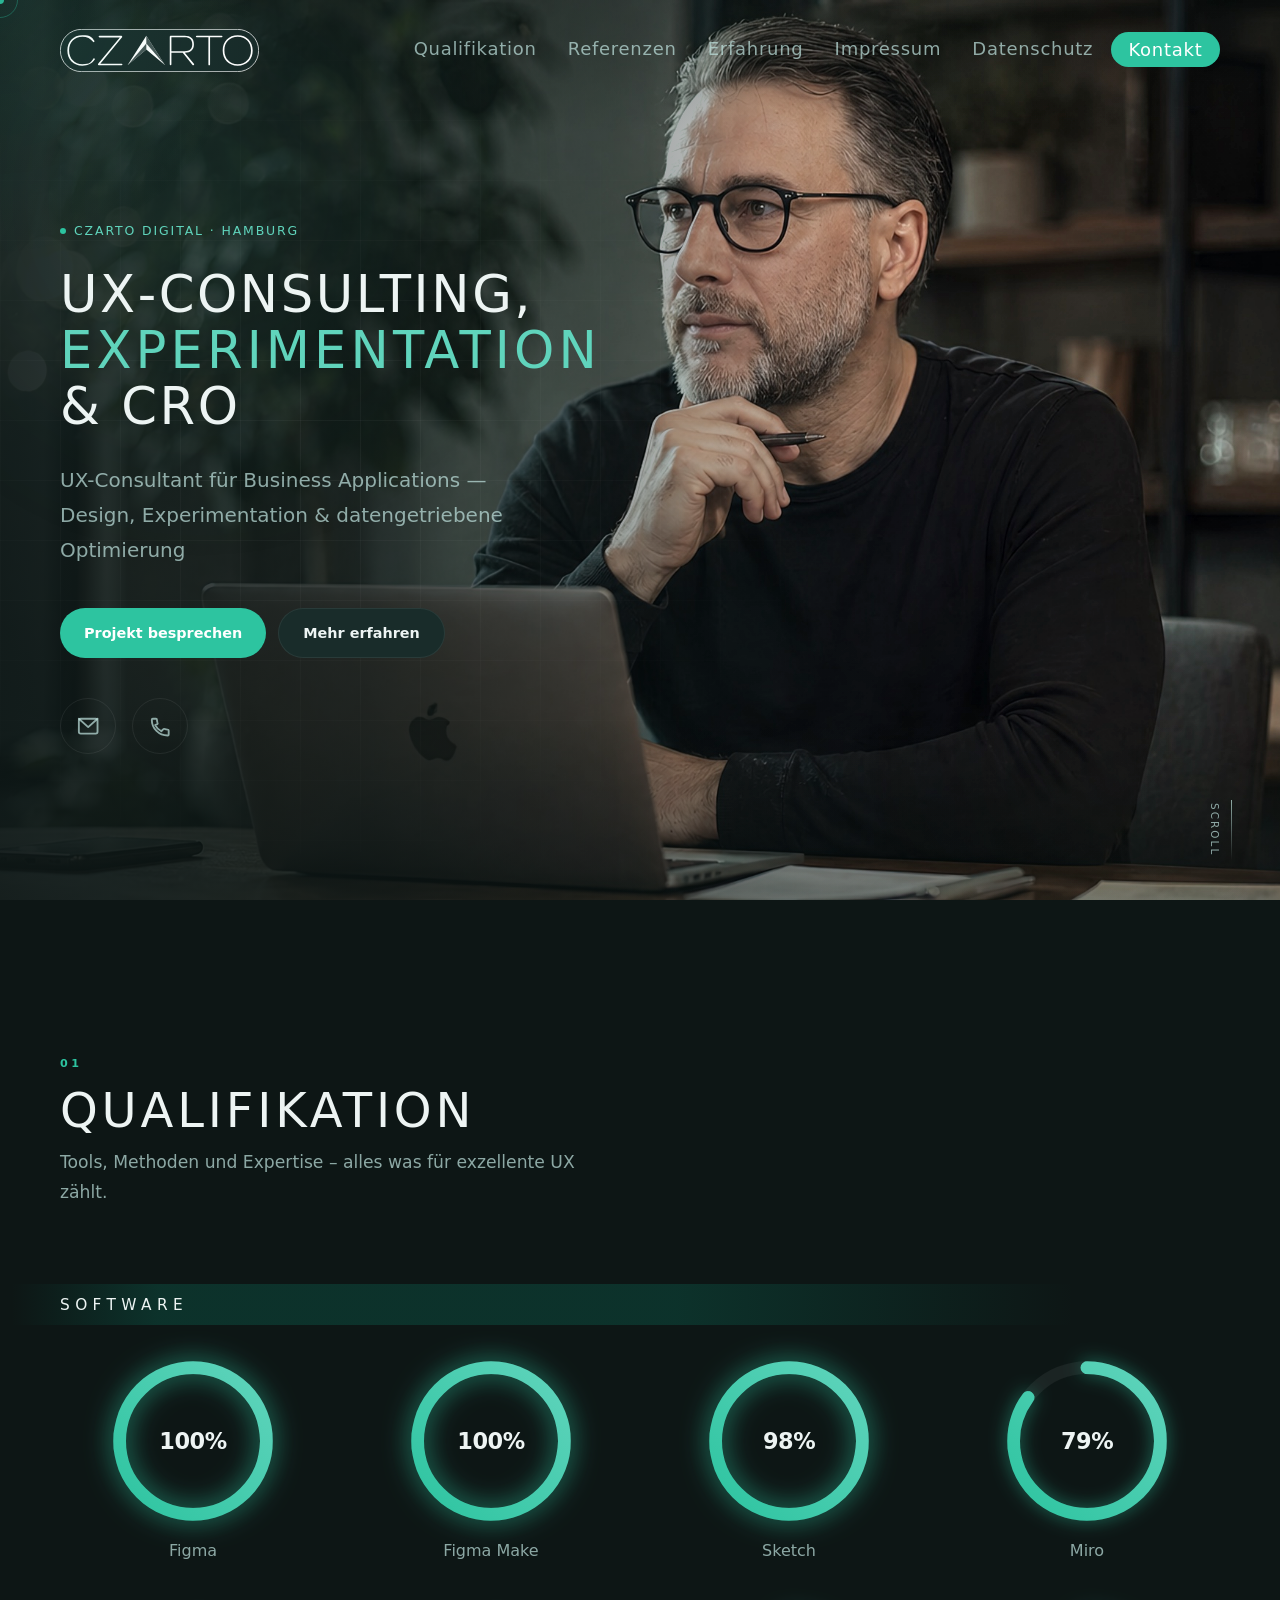
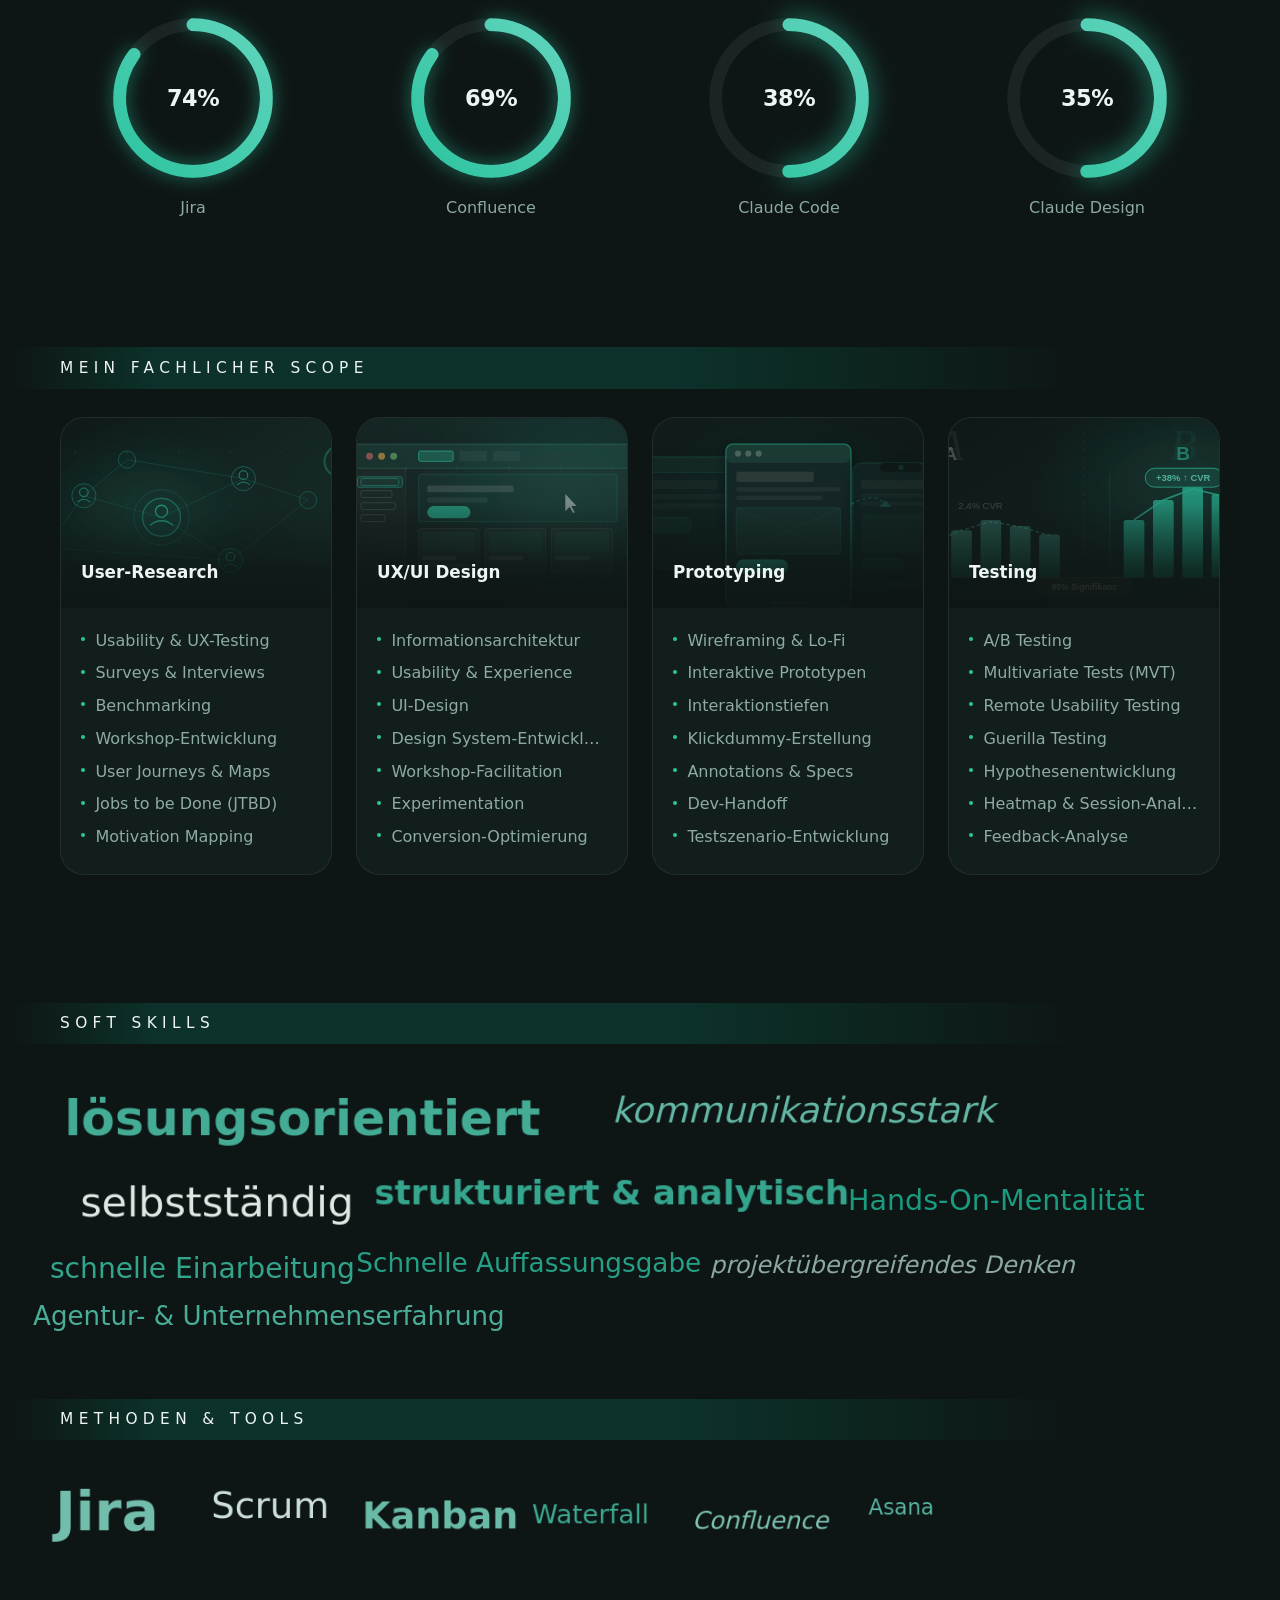
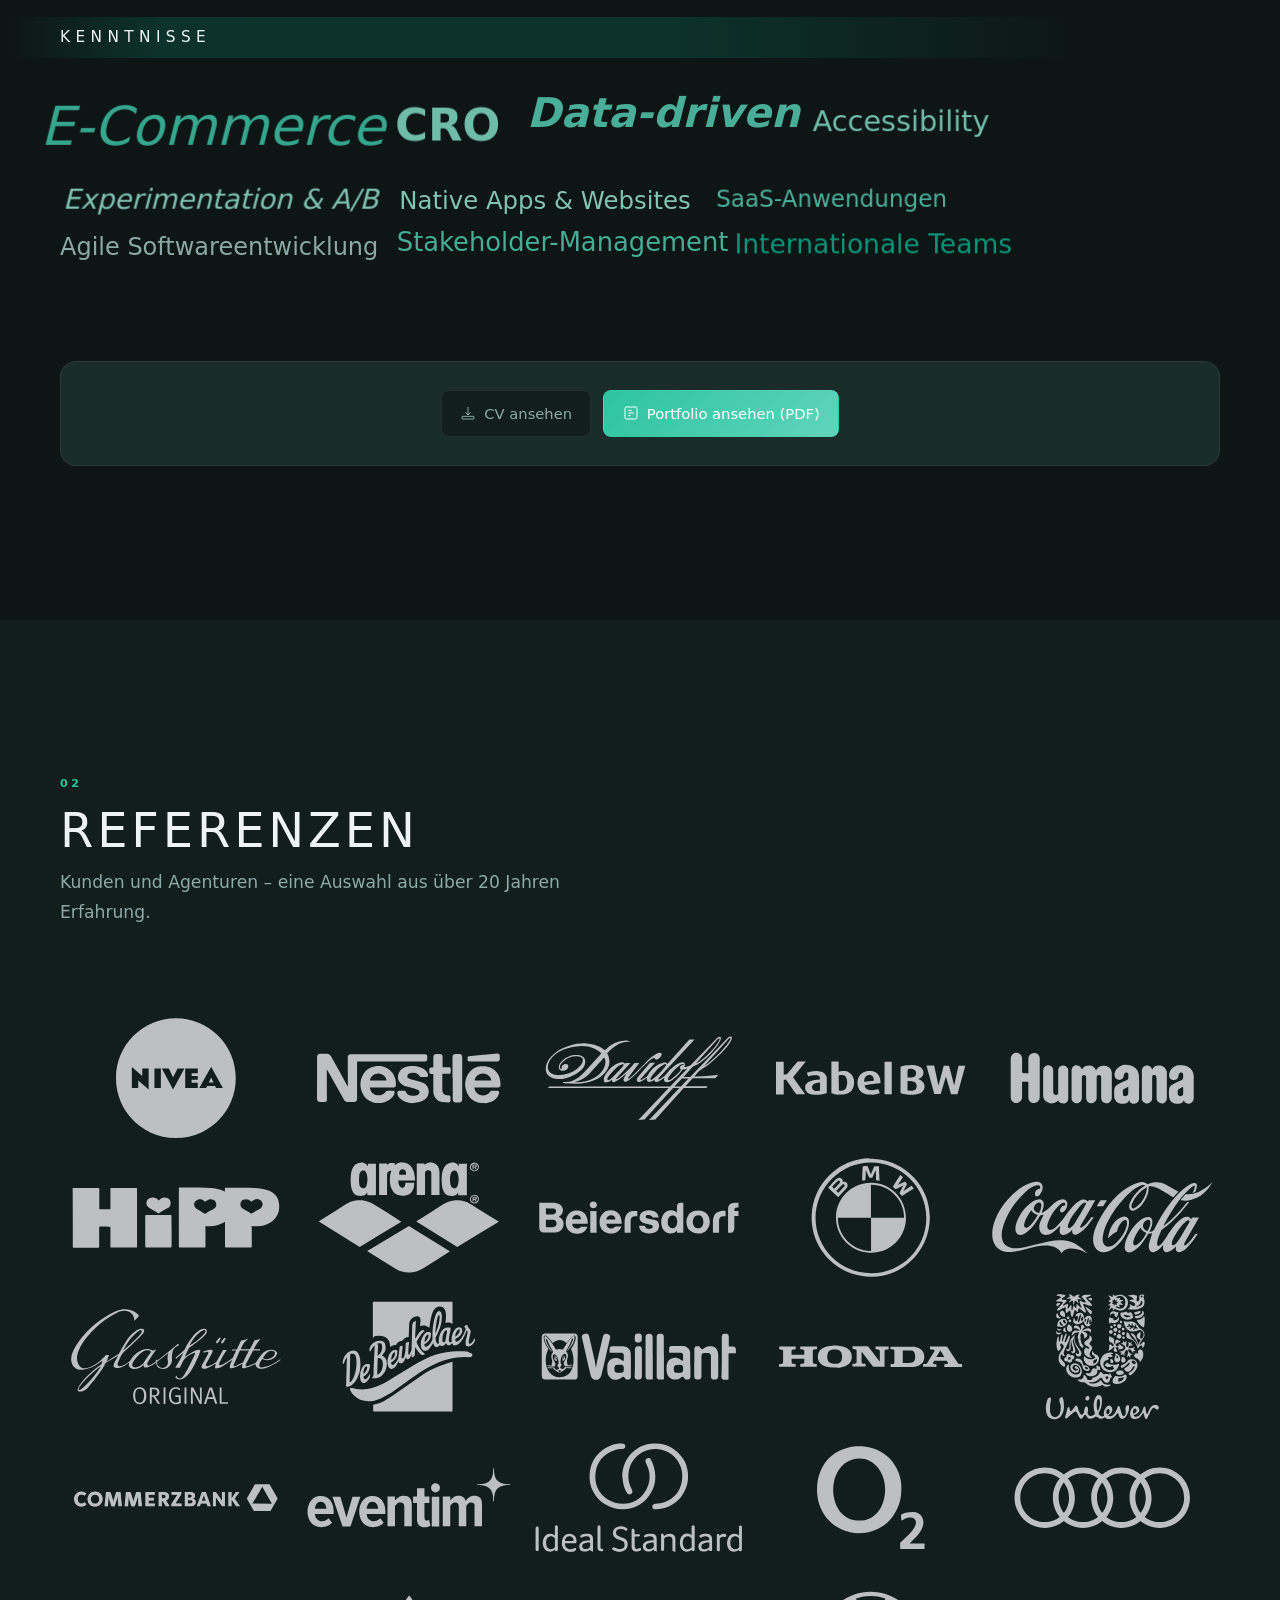
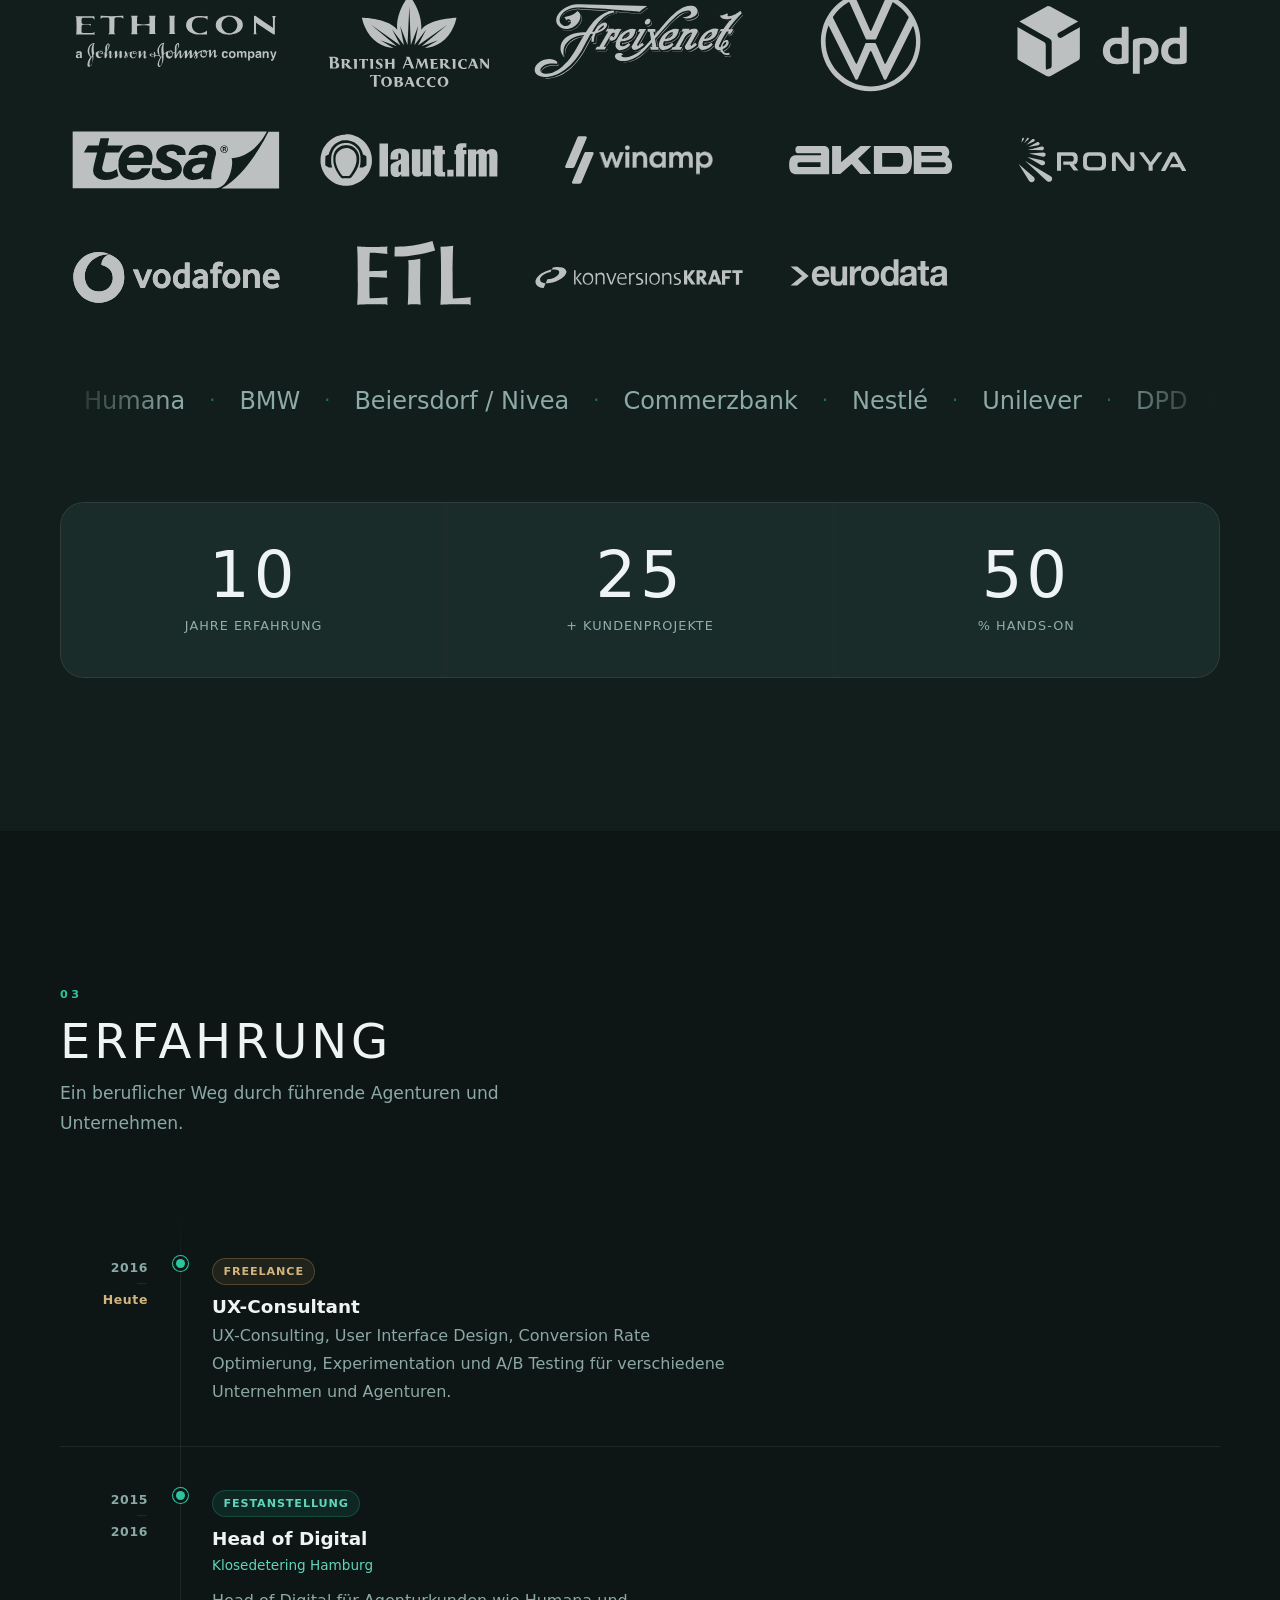
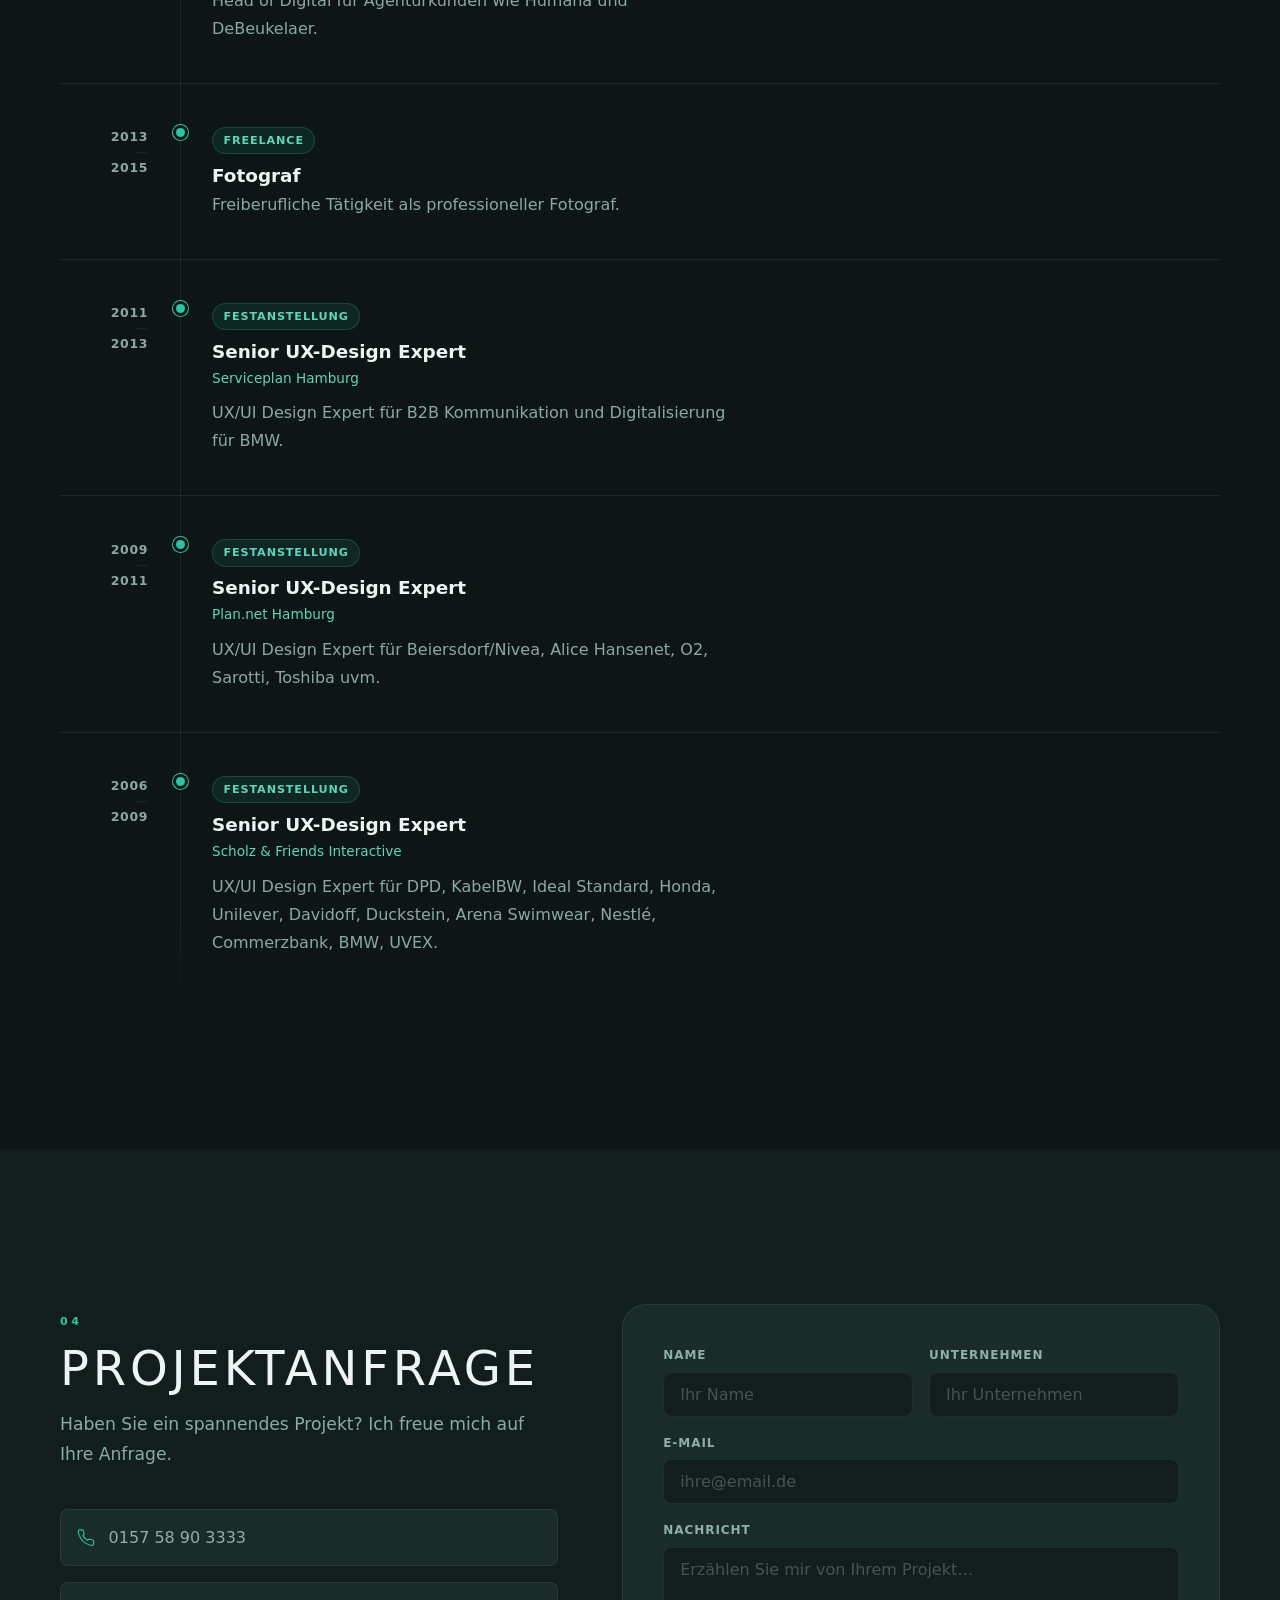
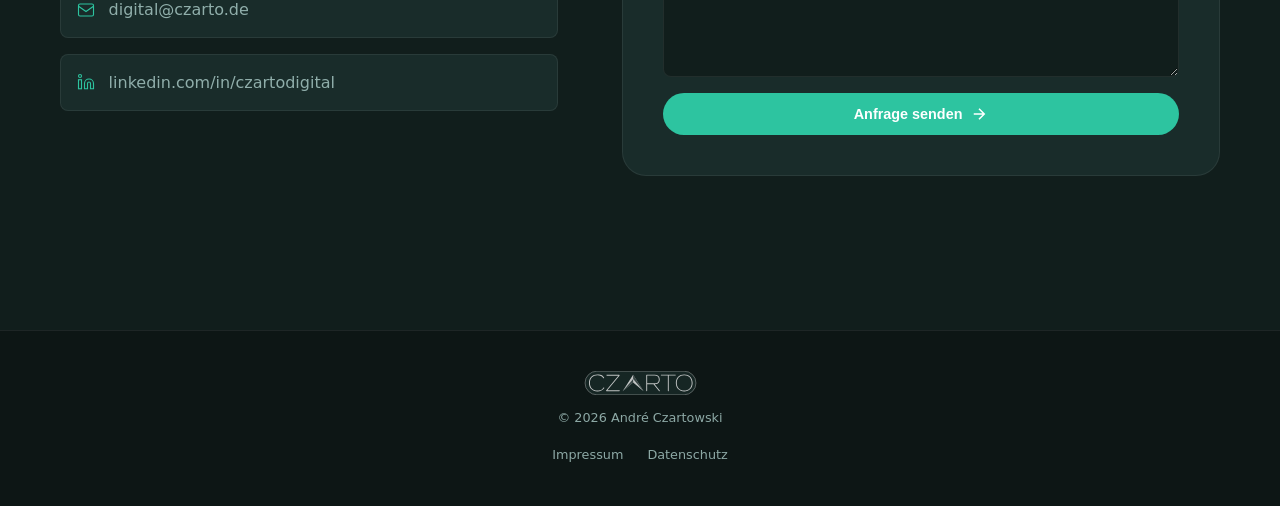
==== commit 4dbbee42: "Set Miro ring to 85% Co-Authored-By: Claude Sonnet 4.6 <noreply@anthropic.com>" ====
--- a/index.html
+++ b/index.html
@@ -147,7 +147,7 @@
               <div class="ring-wrap">
                 <svg class="ring-svg" viewBox="0 0 96 96" aria-hidden="true">
                   <circle class="ring-track" cx="48" cy="48" r="40"/>
-                  <circle class="ring-fill" cx="48" cy="48" r="40" data-pct="100"/>
+                  <circle class="ring-fill" cx="48" cy="48" r="40" data-pct="85"/>
                 </svg>
                 <div class="ring-center"><span class="ring-pct">0%</span></div>
               </div>
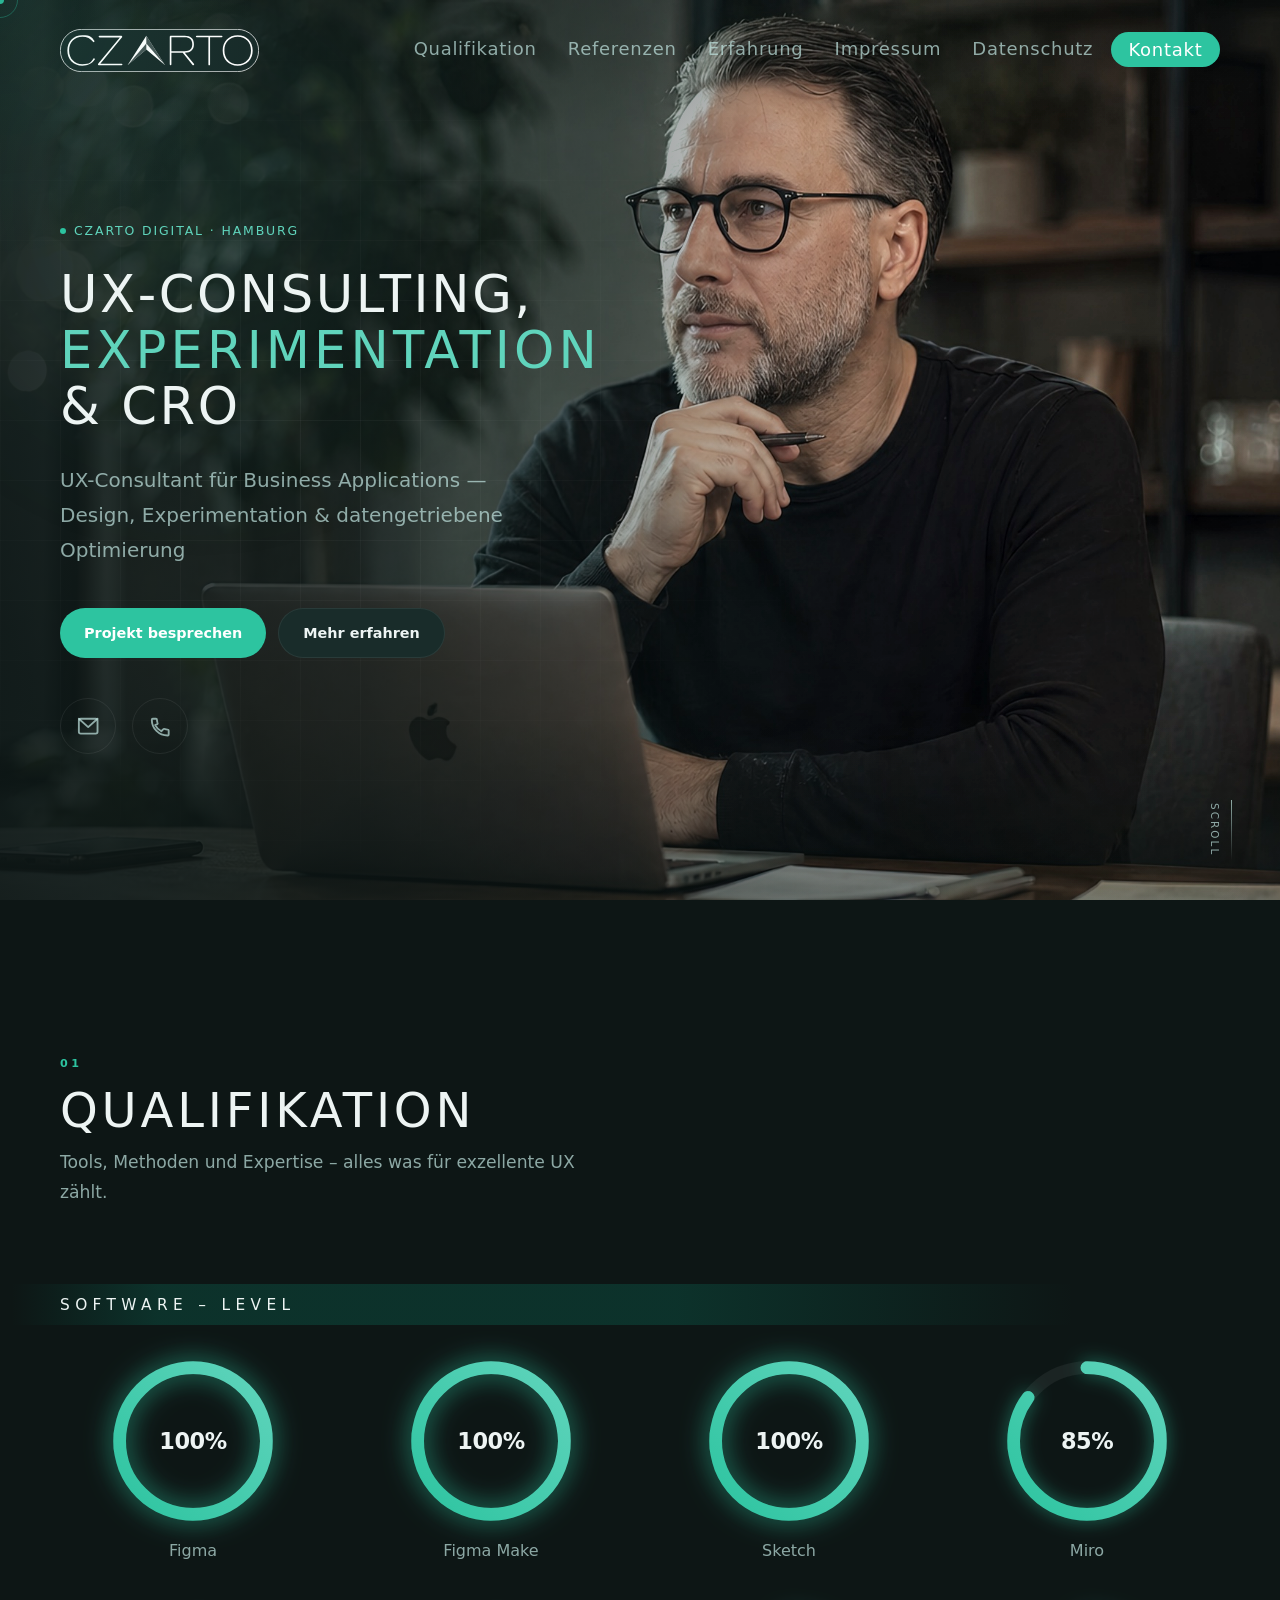
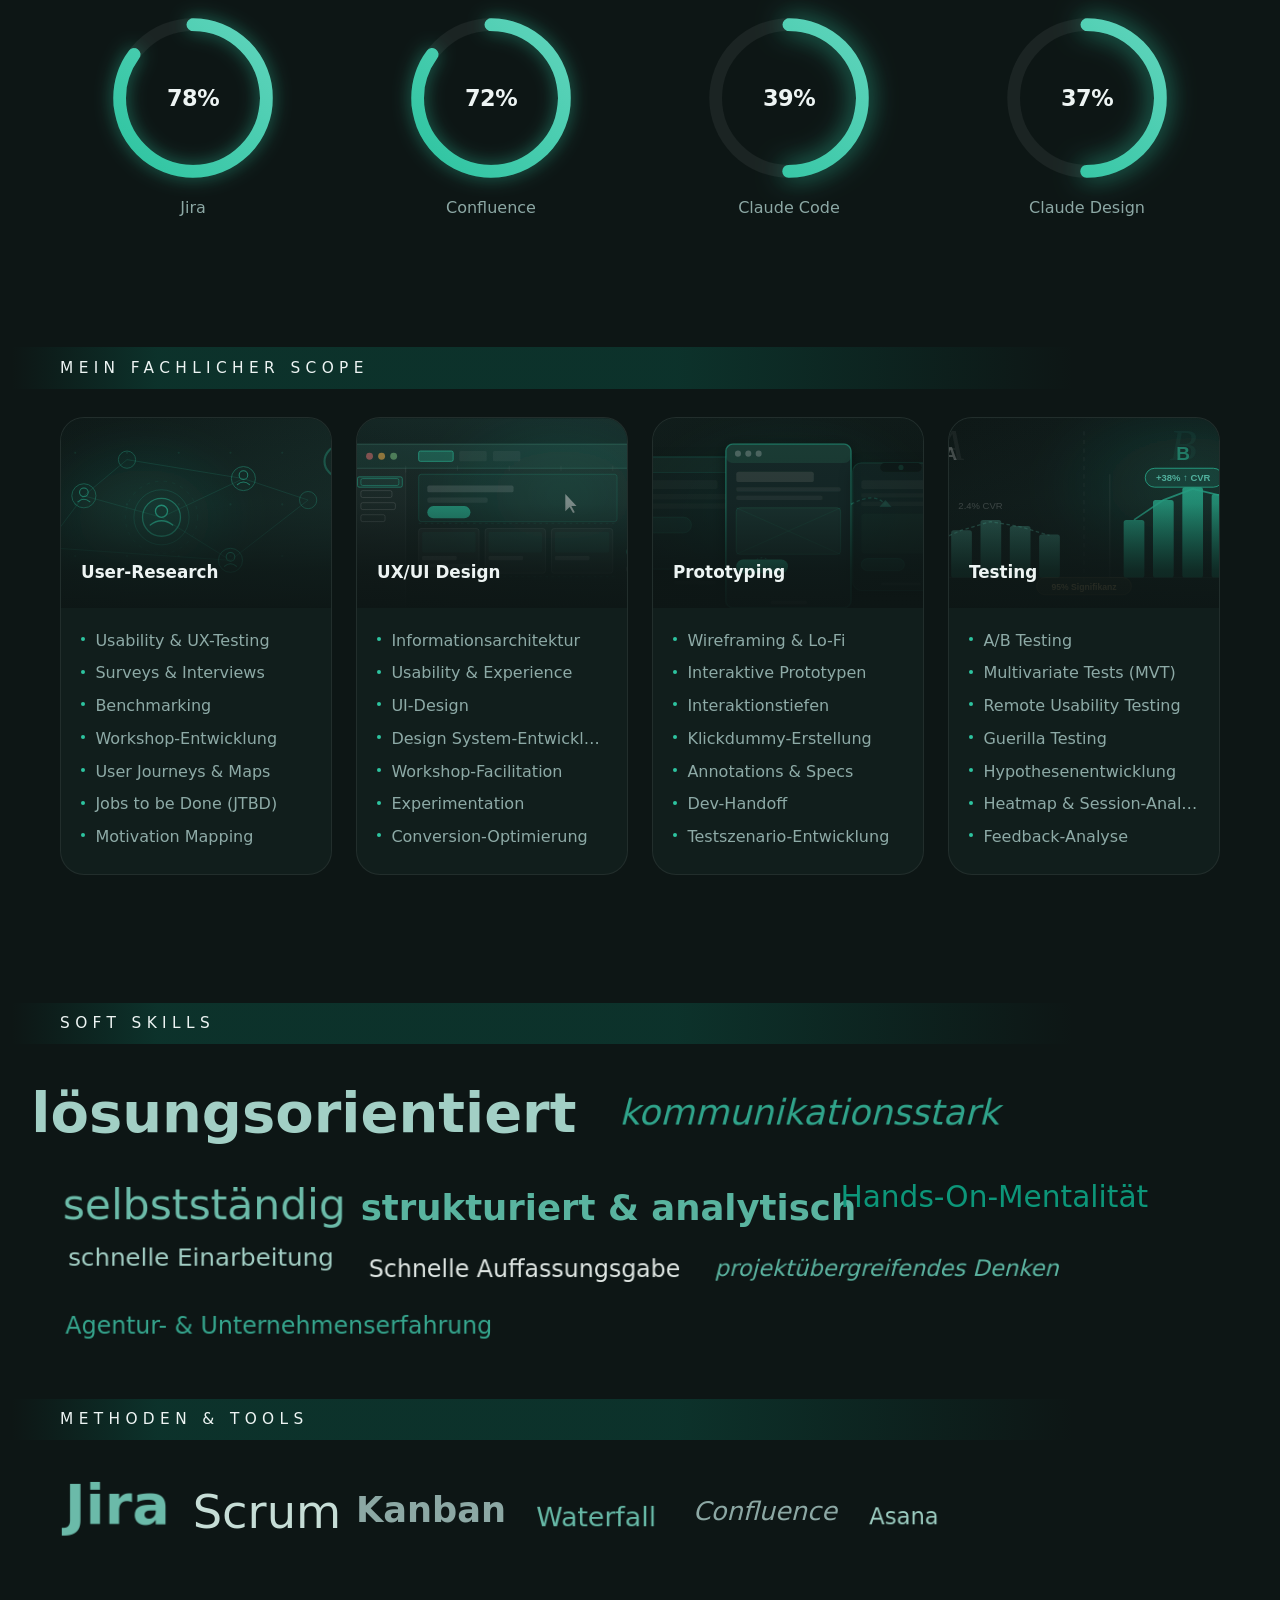
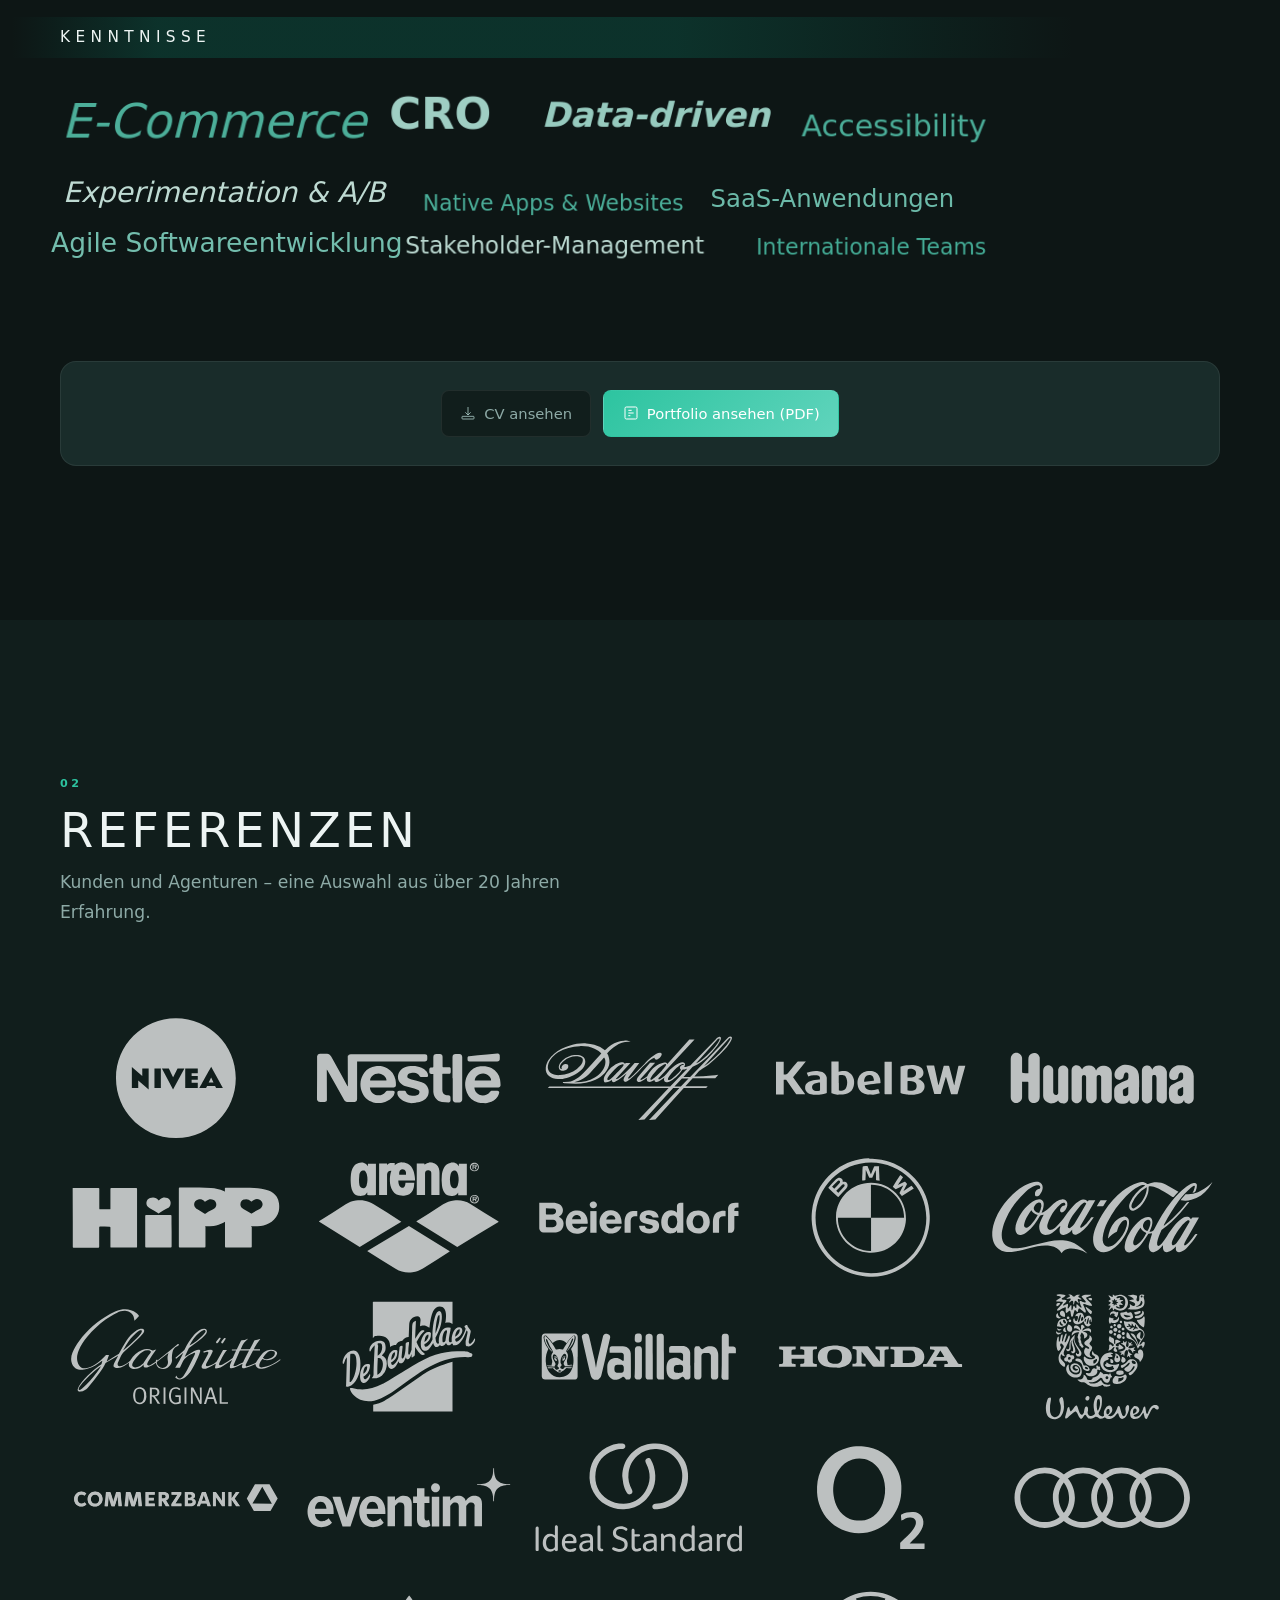
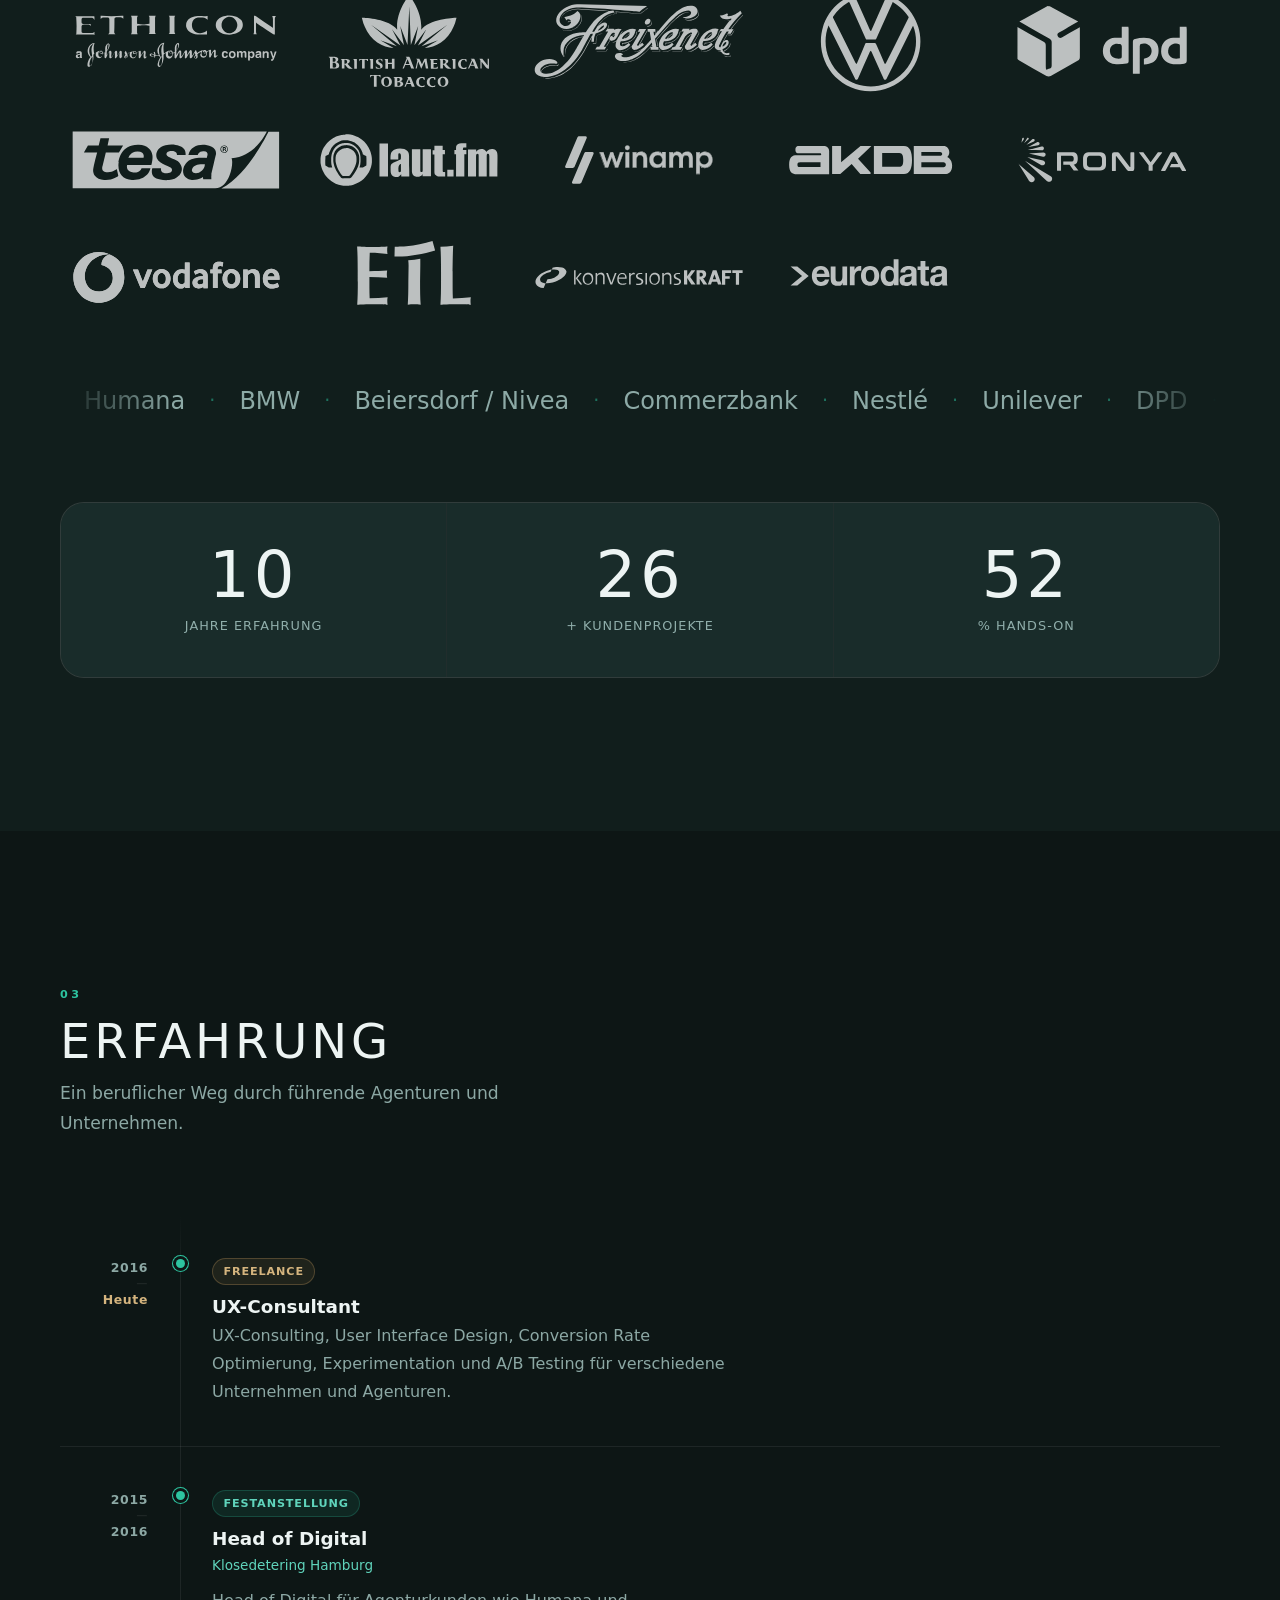
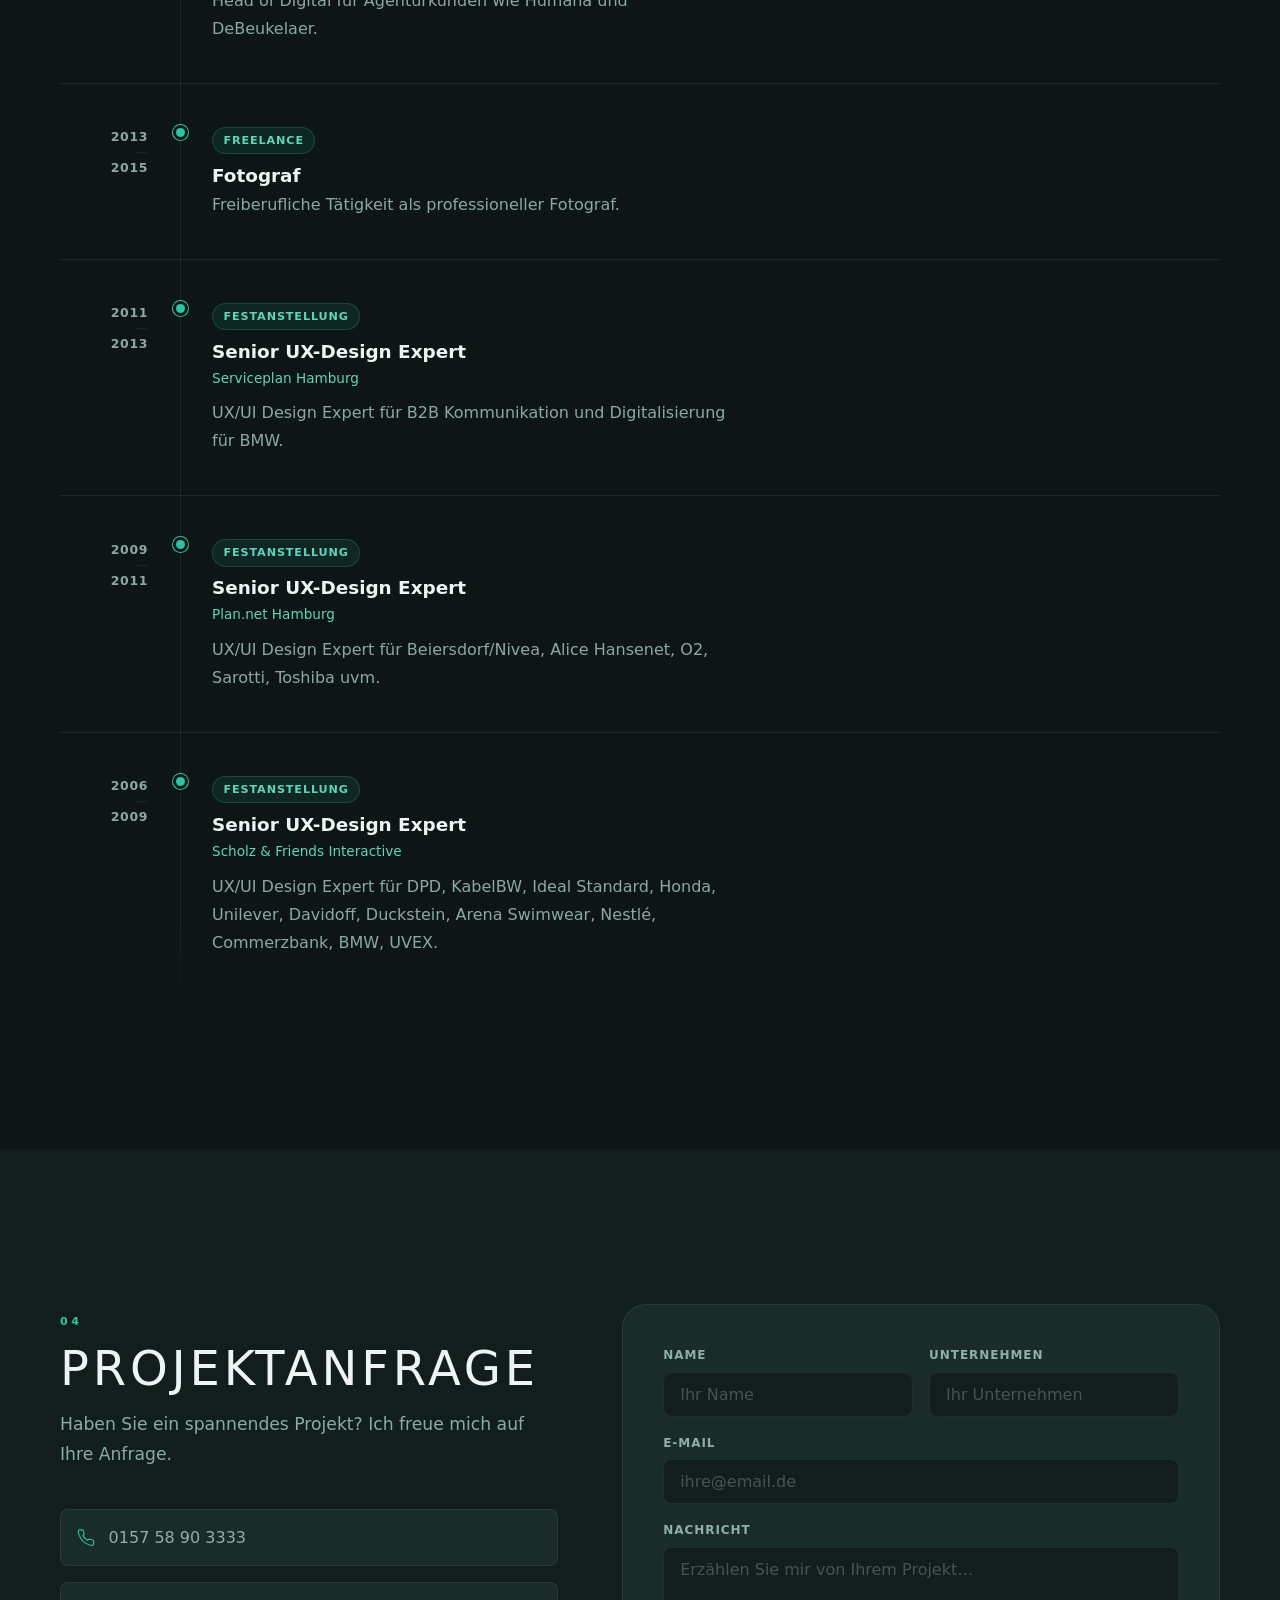
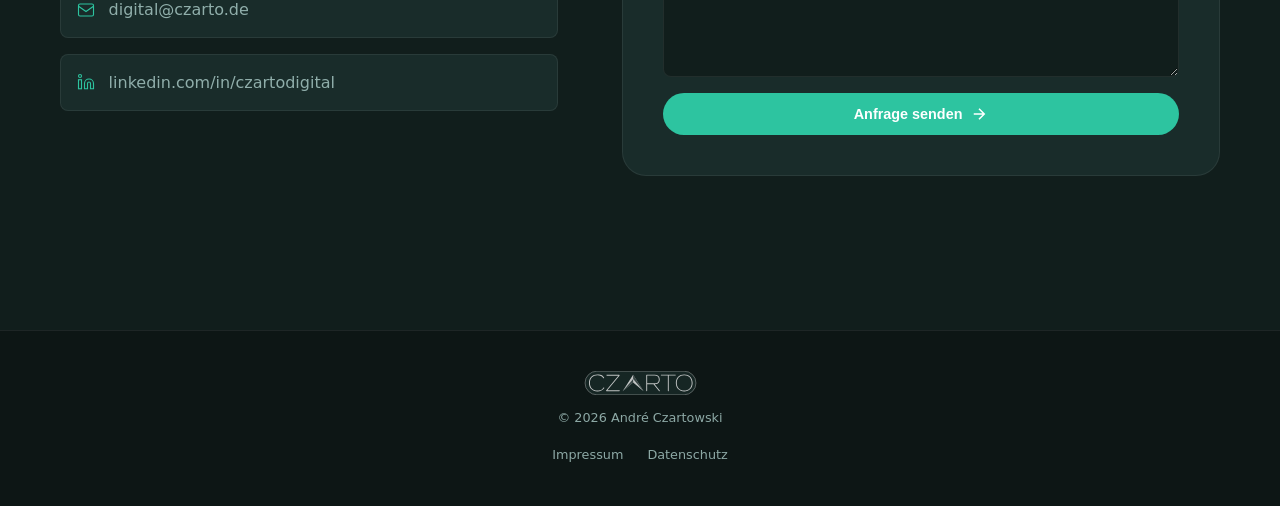
==== commit da86181b: "Rename Software label to Software – Level Co-Authored-By: Claude Sonnet 4.6 <noreply@anthropic.com>" ====
--- a/index.html
+++ b/index.html
@@ -107,7 +107,7 @@
 
         <!-- Software Skills -->
         <div class="skills-block reveal">
-          <h3 class="block-label">Software</h3>
+          <h3 class="block-label">Software – Level</h3>
           <div class="rings-grid">
 
             <div class="ring-item">
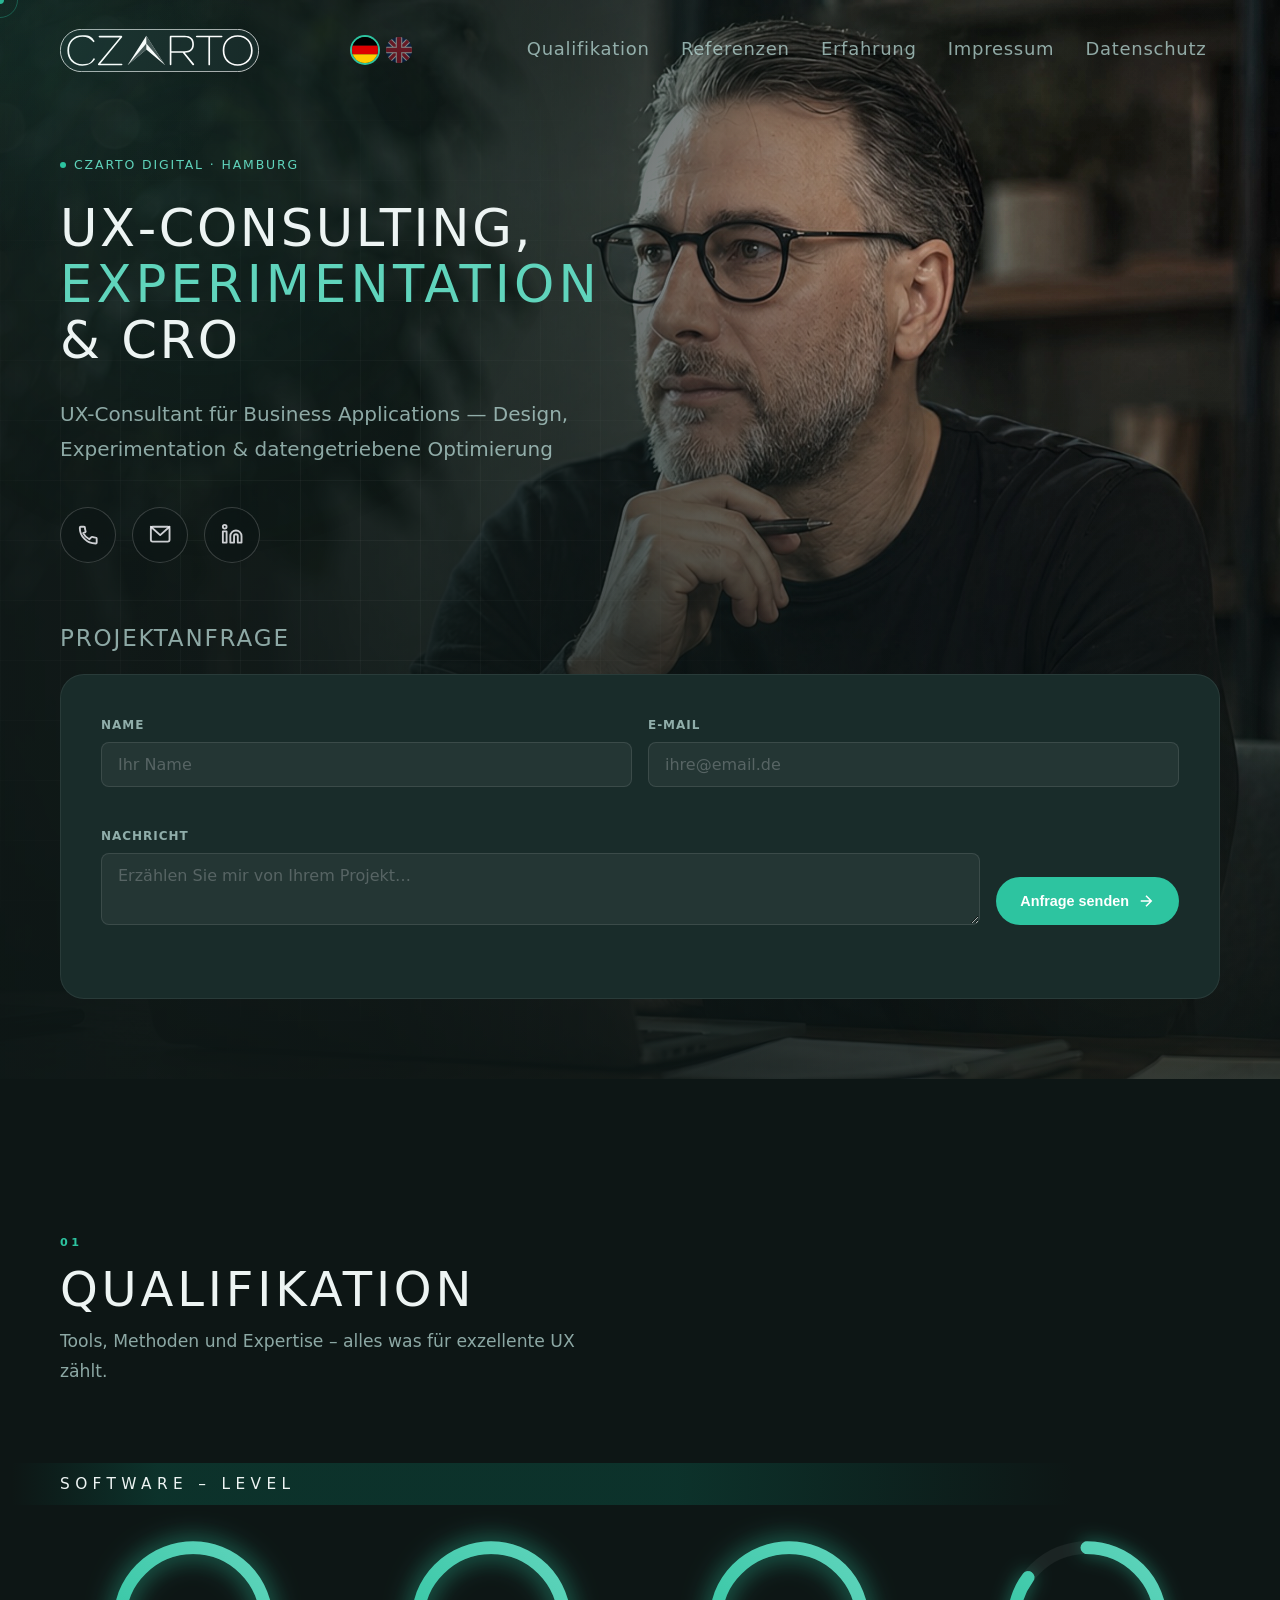
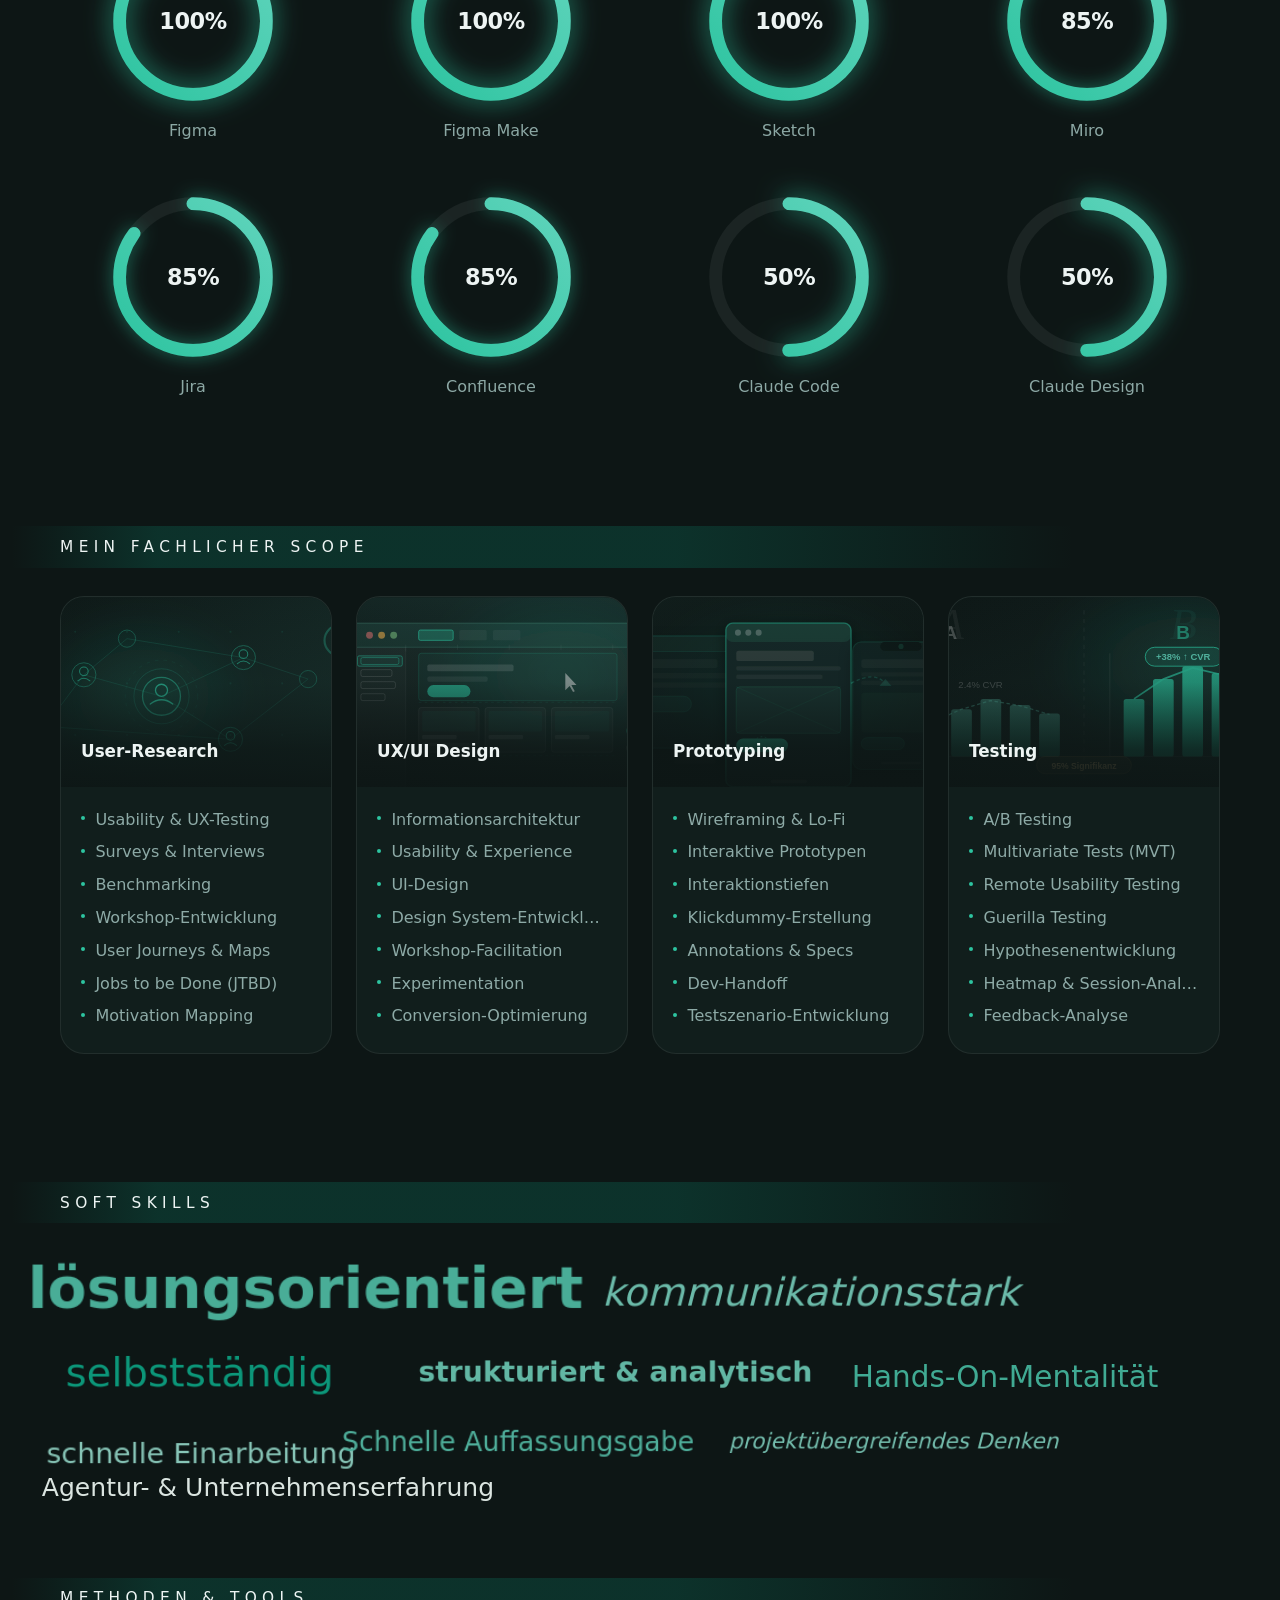
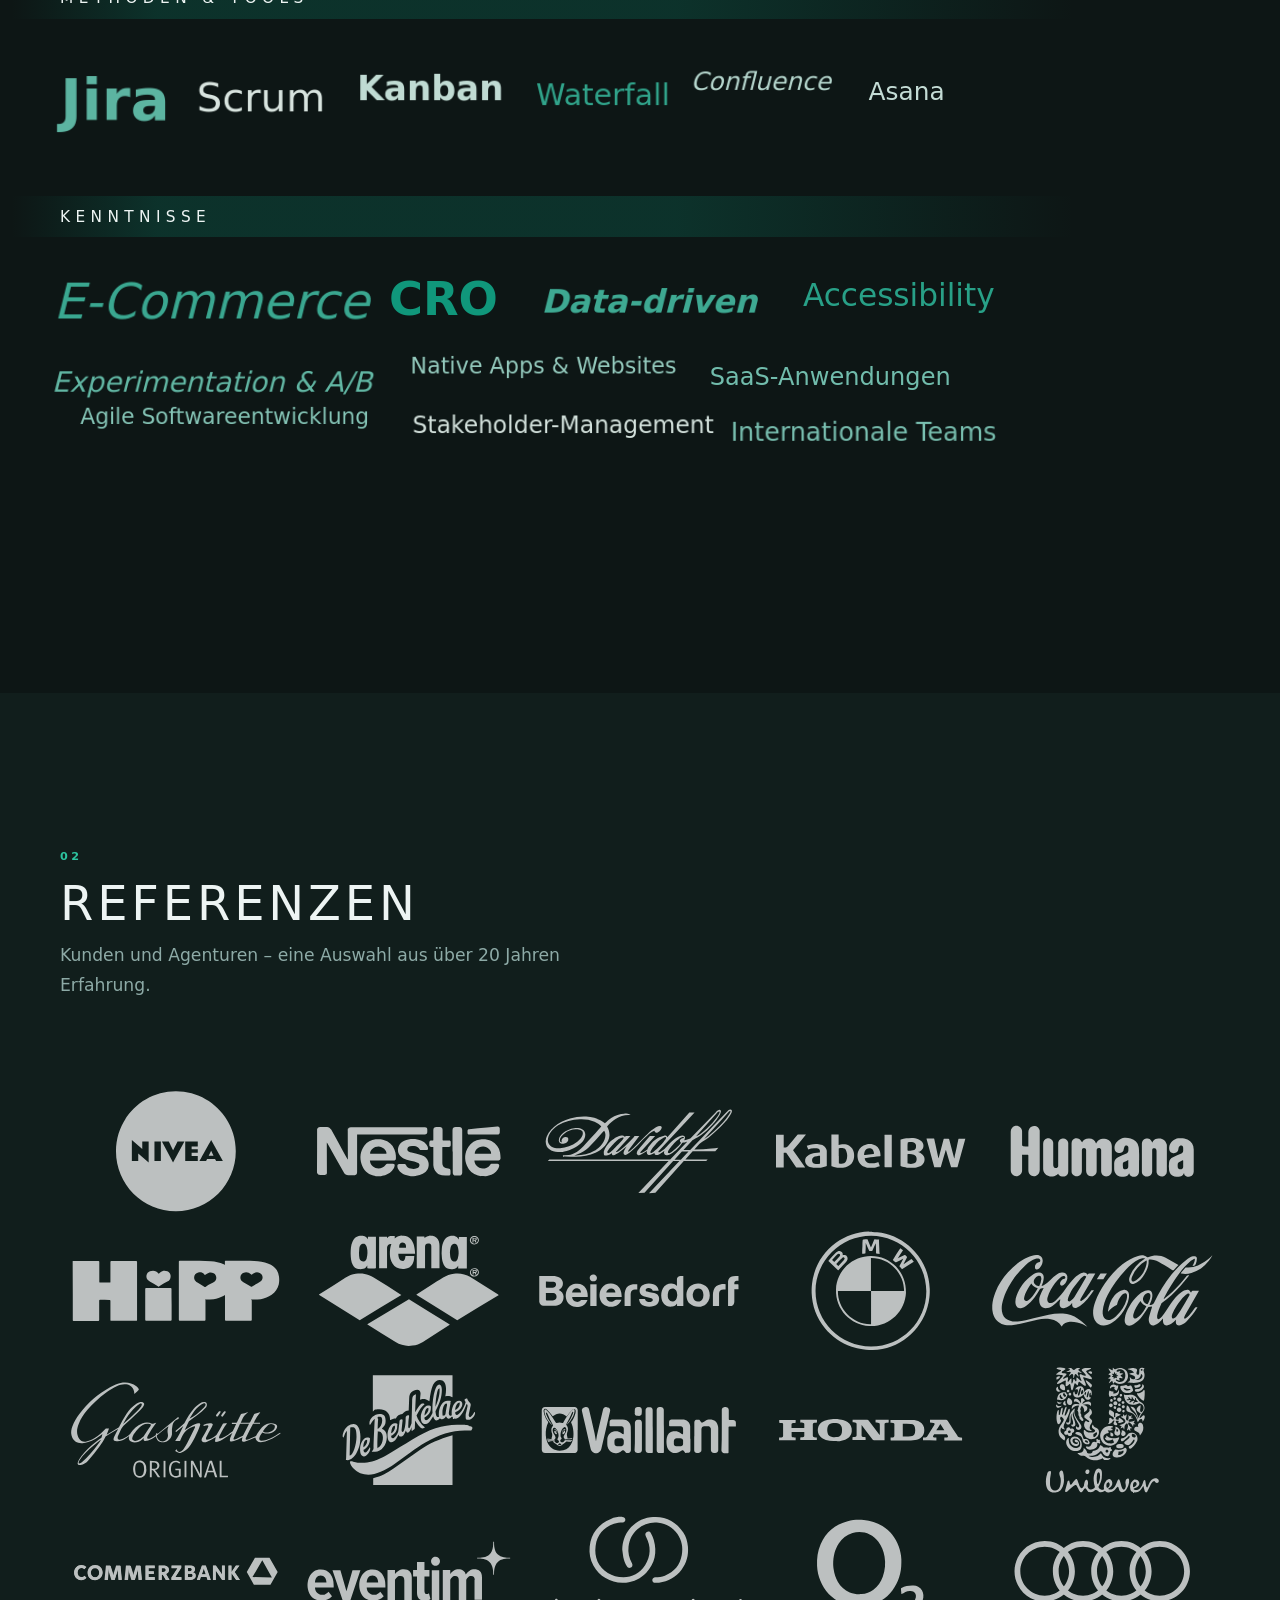
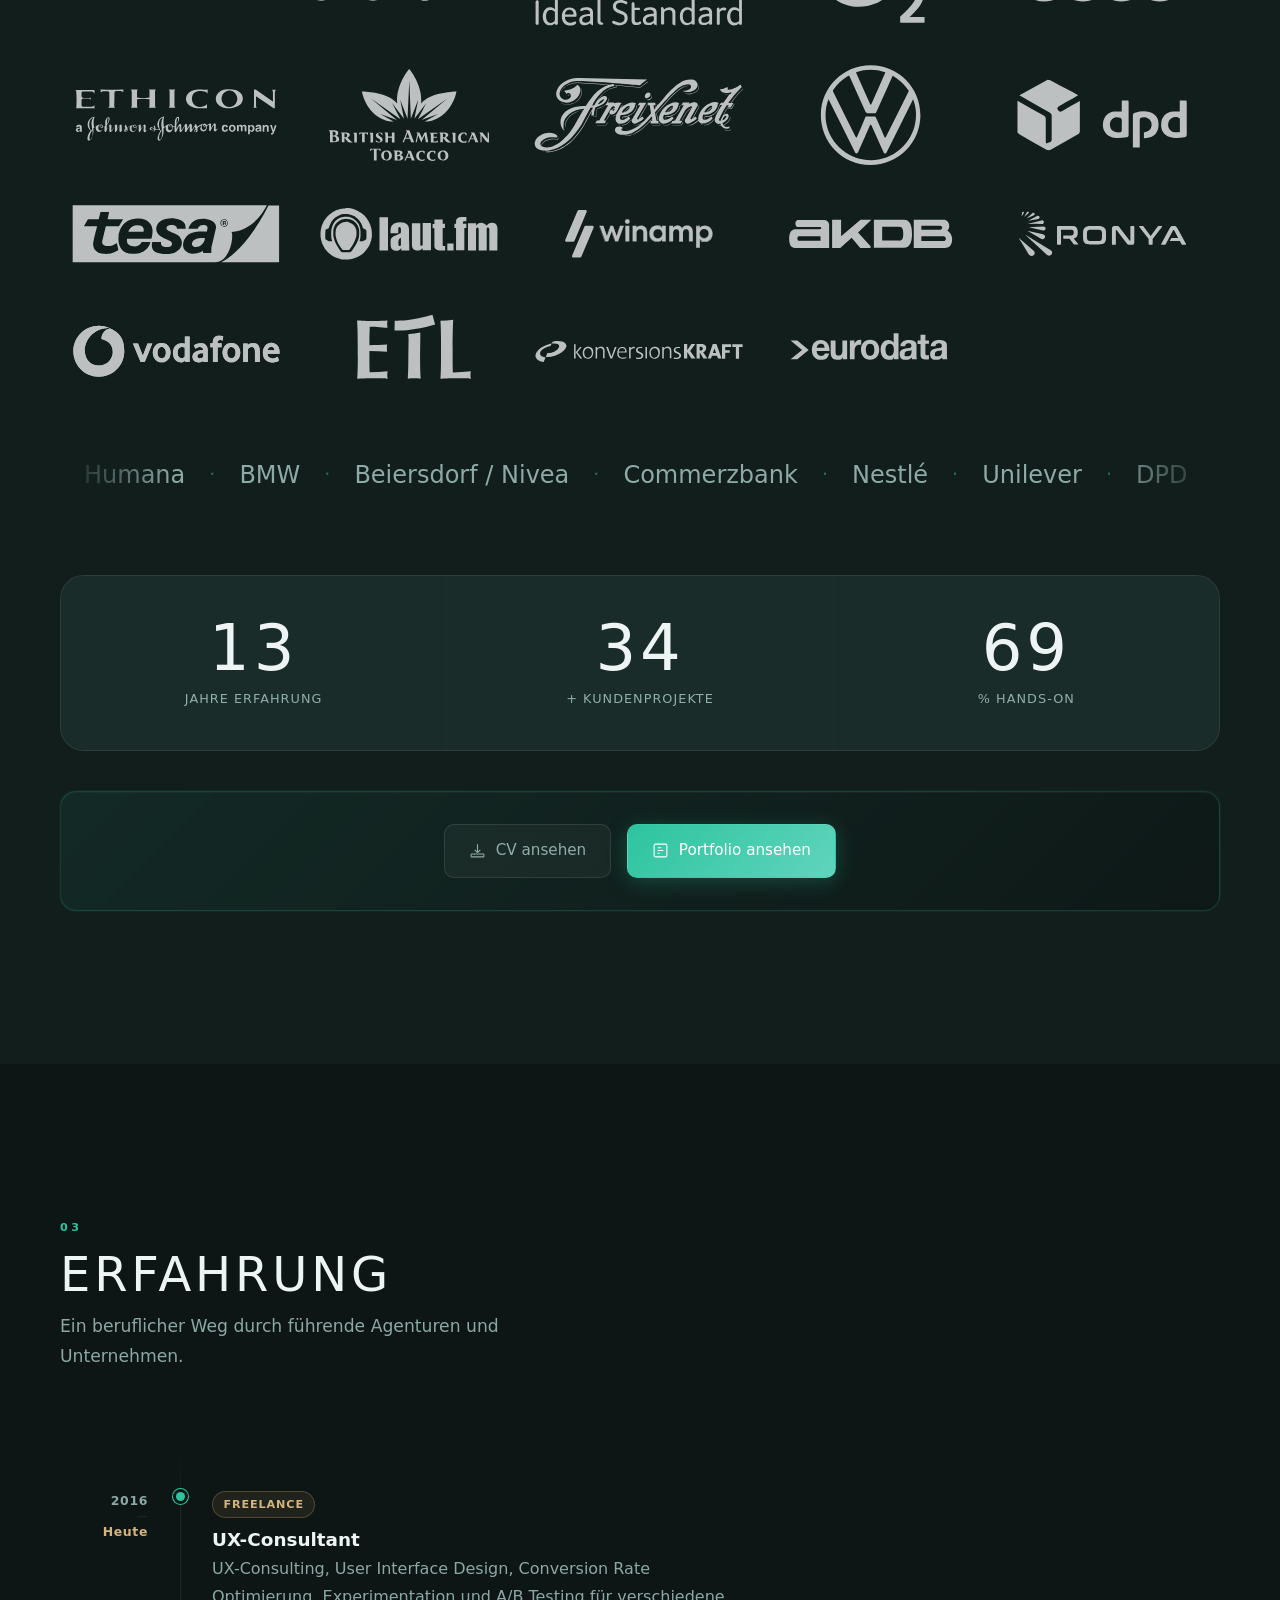
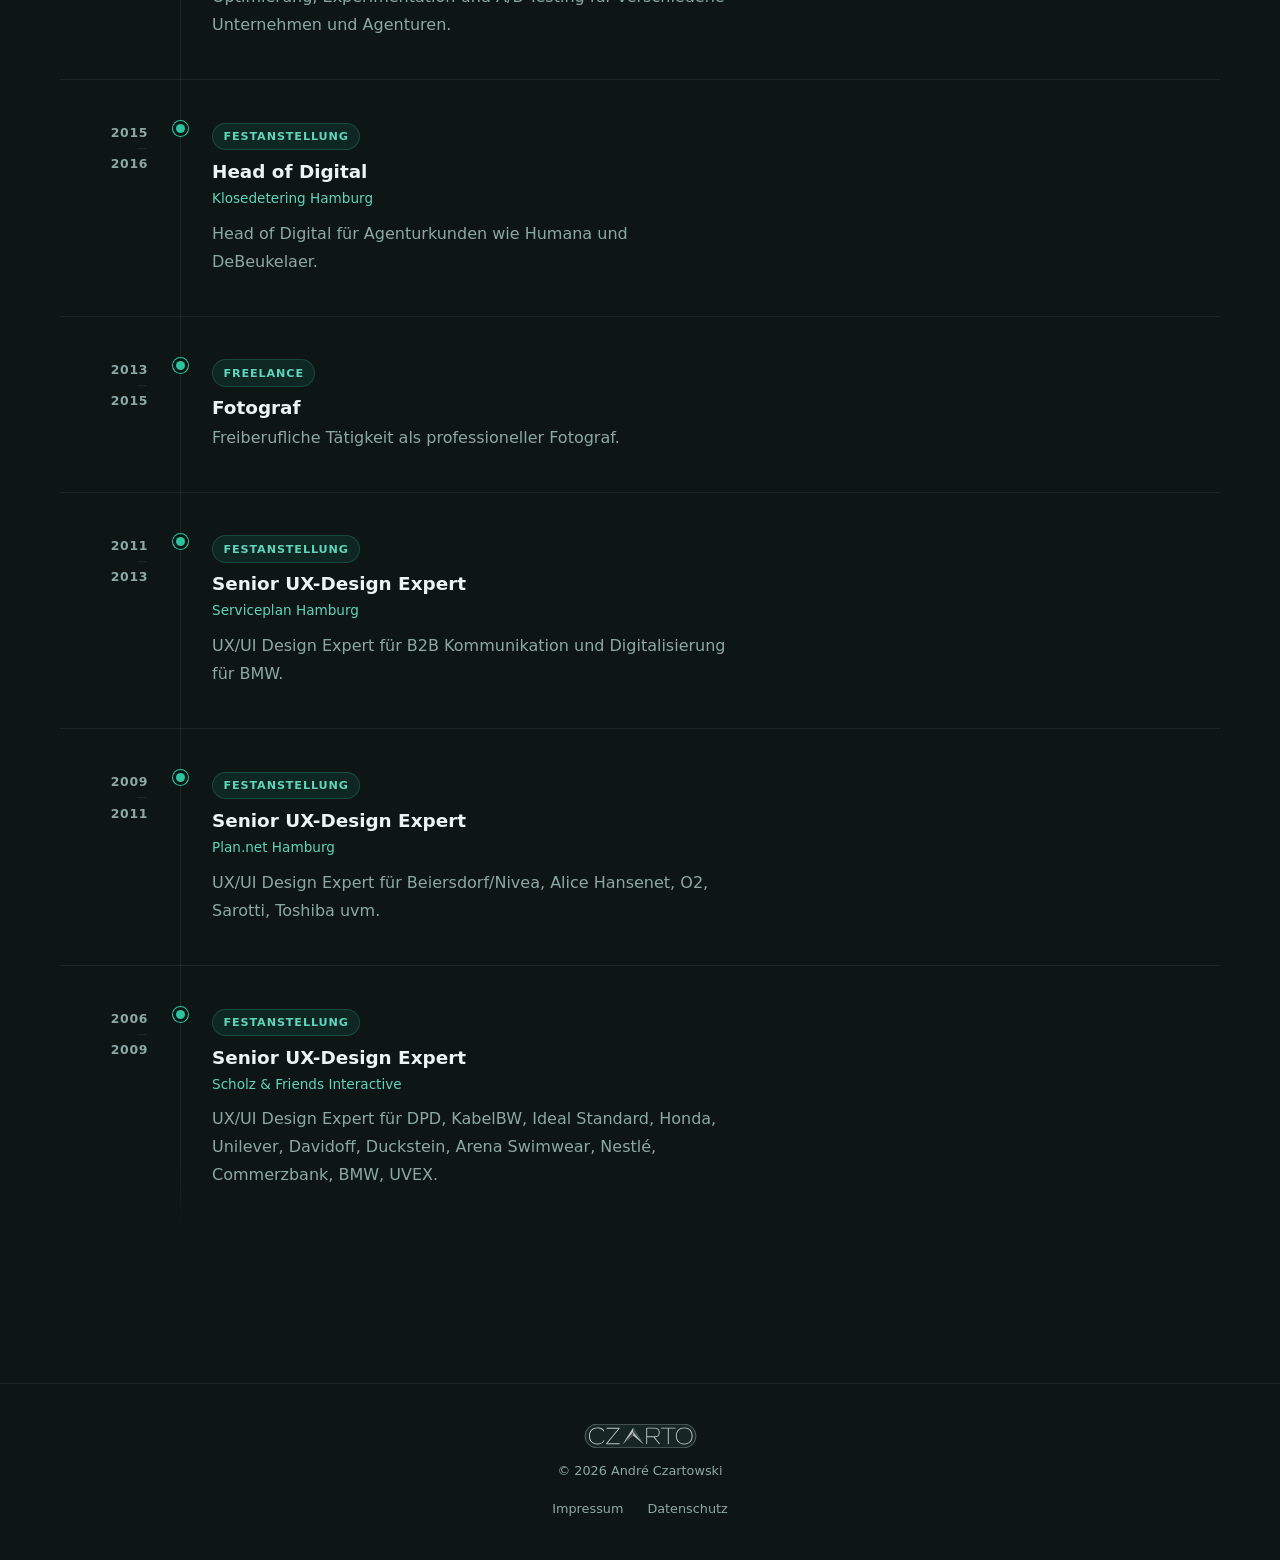
==== commit a78492cc: "SEO, Accessibility & Performance improvements - Add canonical tags, Open Graph, Twitter Card meta to" ====
--- a/index.html
+++ b/index.html
@@ -3,8 +3,25 @@
 <head>
   <meta charset="UTF-8" />
   <meta name="viewport" content="width=device-width, initial-scale=1.0" />
-  <meta name="description" content="André Czartowski – UX-Consultant für Business Applications, Design, Experimentation & datengetriebene Optimierung. Hamburg." />
+  <meta name="description" content="André Czartowski – UX-Consultant für Business Applications, Design, Experimentation & datengetriebene Optimierung. Über 20 Jahre Erfahrung. Hamburg." />
   <title>UX/UI-Design | Czarto Digital | Hamburg</title>
+  <link rel="canonical" href="https://digital.czarto.de/" />
+  <link rel="alternate" hreflang="de" href="https://digital.czarto.de/" />
+  <link rel="alternate" hreflang="en" href="https://digital.czarto.de/en/" />
+  <link rel="alternate" hreflang="x-default" href="https://digital.czarto.de/" />
+  <!-- Open Graph -->
+  <meta property="og:type" content="website" />
+  <meta property="og:url" content="https://digital.czarto.de/" />
+  <meta property="og:title" content="UX/UI-Design | Czarto Digital | Hamburg" />
+  <meta property="og:description" content="André Czartowski – UX-Consultant für Business Applications, Design, Experimentation & datengetriebene Optimierung. Über 20 Jahre Erfahrung. Hamburg." />
+  <meta property="og:image" content="https://digital.czarto.de/hero-bg.jpg" />
+  <meta property="og:locale" content="de_DE" />
+  <meta property="og:locale:alternate" content="en_GB" />
+  <!-- Twitter Card -->
+  <meta name="twitter:card" content="summary_large_image" />
+  <meta name="twitter:title" content="UX/UI-Design | Czarto Digital | Hamburg" />
+  <meta name="twitter:description" content="André Czartowski – UX-Consultant für Business Applications, Design & datengetriebene Optimierung. Hamburg." />
+  <meta name="twitter:image" content="https://digital.czarto.de/hero-bg.jpg" />
   <link rel="stylesheet" href="fonts/fonts.css" />
   <link rel="stylesheet" href="styles.css" />
   <script>
@@ -37,6 +54,20 @@
         <img src="logo.svg" alt="Czarto Digital" class="nav-logo-img nav-logo-img--dark" width="200" height="43" />
         <img src="czarto_logo_2020_invert.svg" alt="Czarto Digital" class="nav-logo-img nav-logo-img--light" width="200" height="43" />
       </a>
+      <!-- Desktop language switch -->
+      <div class="lang-switch lang-switch--desktop">
+        <a href="#" class="lang-btn lang-btn--active" aria-label="Deutsch" hreflang="de">
+          <span class="flag-circle">
+            <svg viewBox="0 0 24 24" xmlns="http://www.w3.org/2000/svg"><rect width="24" height="8" fill="#000"/><rect y="8" width="24" height="8" fill="#DD0000"/><rect y="16" width="24" height="8" fill="#FFCC00"/></svg>
+          </span>
+        </a>
+        <a href="en/" class="lang-btn" aria-label="English" hreflang="en">
+          <span class="flag-circle">
+            <svg viewBox="0 0 24 24" xmlns="http://www.w3.org/2000/svg"><rect width="24" height="24" fill="#012169"/><path d="M0,0 L24,24 M24,0 L0,24" stroke="#fff" stroke-width="5"/><path d="M0,0 L24,24 M24,0 L0,24" stroke="#C8102E" stroke-width="3"/><rect x="9" y="0" width="6" height="24" fill="#fff"/><rect x="0" y="9" width="24" height="6" fill="#fff"/><rect x="10" y="0" width="4" height="24" fill="#C8102E"/><rect x="0" y="10" width="24" height="4" fill="#C8102E"/></svg>
+          </span>
+        </a>
+      </div>
+
       <button class="nav-toggle" id="navToggle" aria-label="Menü öffnen" aria-expanded="false">
         <span></span><span></span><span></span>
       </button>
@@ -46,7 +77,21 @@
         <li><a href="#erfahrung" class="nav-link">Erfahrung</a></li>
         <li class="nav-sep-item"><a href="impressum.html" class="nav-link nav-link--small">Impressum</a></li>
         <li><a href="datenschutz.html" class="nav-link nav-link--small">Datenschutz</a></li>
-        <li class="nav-cta-item"><a href="#kontakt" class="nav-link nav-link--cta">Kontakt</a></li>
+        <!-- Mobile language switch -->
+        <li class="nav-lang-item">
+          <a href="#" class="lang-btn-mobile lang-btn-mobile--active" aria-label="Deutsch" hreflang="de">
+            <span class="flag-circle">
+              <svg viewBox="0 0 24 24" xmlns="http://www.w3.org/2000/svg"><rect width="24" height="8" fill="#000"/><rect y="8" width="24" height="8" fill="#DD0000"/><rect y="16" width="24" height="8" fill="#FFCC00"/></svg>
+            </span>
+            <span>Deutsch</span>
+          </a>
+          <a href="en/" class="lang-btn-mobile" aria-label="English" hreflang="en">
+            <span class="flag-circle">
+              <svg viewBox="0 0 24 24" xmlns="http://www.w3.org/2000/svg"><rect width="24" height="24" fill="#012169"/><path d="M0,0 L24,24 M24,0 L0,24" stroke="#fff" stroke-width="5"/><path d="M0,0 L24,24 M24,0 L0,24" stroke="#C8102E" stroke-width="3"/><rect x="9" y="0" width="6" height="24" fill="#fff"/><rect x="0" y="9" width="24" height="6" fill="#fff"/><rect x="10" y="0" width="4" height="24" fill="#C8102E"/><rect x="0" y="10" width="24" height="4" fill="#C8102E"/></svg>
+            </span>
+            <span>English</span>
+          </a>
+        </li>
       </ul>
     </nav>
   </header>
@@ -73,26 +118,57 @@
             &amp;&nbsp;CRO
           </h1>
           <p class="hero-sub reveal reveal--delay-2">
-            UX-Consultant für Business Applications &mdash;<br>
+            UX-Consultant für Business Applications &mdash;
             Design, Experimentation &amp; datengetriebene Optimierung
           </p>
-          <div class="hero-actions reveal reveal--delay-3">
-            <a href="#kontakt" class="btn btn--primary">Projekt besprechen</a>
-            <a href="#qualifikation" class="btn btn--ghost">Mehr erfahren</a>
-          </div>
-          <div class="hero-meta reveal reveal--delay-4">
+          <div class="hero-meta reveal reveal--delay-3">
+            <a href="tel:+4915758903333" class="meta-link" aria-label="Anrufen">
+              <svg viewBox="0 0 24 24" fill="none" stroke="currentColor" stroke-width="1.5" stroke-linecap="round" stroke-linejoin="round" aria-hidden="true"><path d="M6.6 10.8a15.05 15.05 0 006.6 6.6l2.2-2.2a1 1 0 011.1-.24 11.47 11.47 0 003.6.72 1 1 0 011 1V21a1 1 0 01-1 1A17 17 0 013 5a1 1 0 011-1h3.5a1 1 0 011 1 11.47 11.47 0 00.72 3.6 1 1 0 01-.24 1.1z"/></svg>
+            </a>
             <a href="mailto:digital@czarto.de" class="meta-link" aria-label="E-Mail senden">
               <svg viewBox="0 0 24 24" fill="none" stroke="currentColor" stroke-width="1.5" stroke-linecap="round" stroke-linejoin="round" aria-hidden="true"><rect x="2" y="4" width="20" height="16" rx="2"/><polyline points="2,4 12,13 22,4"/></svg>
             </a>
-            <a href="tel:+4915758903333" class="meta-link" aria-label="Anrufen">
-              <svg viewBox="0 0 24 24" fill="none" stroke="currentColor" stroke-width="1.5" stroke-linecap="round" stroke-linejoin="round" aria-hidden="true"><path d="M6.6 10.8a15.05 15.05 0 006.6 6.6l2.2-2.2a1 1 0 011.1-.24 11.47 11.47 0 003.6.72 1 1 0 011 1V21a1 1 0 01-1 1A17 17 0 013 5a1 1 0 011-1h3.5a1 1 0 011 1 11.47 11.47 0 00.72 3.6 1 1 0 01-.24 1.1z"/></svg>
+            <a href="https://linkedin.com/in/czartodigital" target="_blank" rel="noopener noreferrer" class="meta-link" aria-label="LinkedIn">
+              <svg viewBox="0 0 24 24" fill="none" stroke="currentColor" stroke-width="1.5" stroke-linecap="round" stroke-linejoin="round" aria-hidden="true"><path d="M16 8a6 6 0 016 6v7h-4v-7a2 2 0 00-2-2 2 2 0 00-2 2v7h-4v-7a6 6 0 016-6z"/><rect x="2" y="9" width="4" height="12"/><circle cx="4" cy="4" r="2"/></svg>
             </a>
           </div>
         </div>
-      </div>
-      <div class="hero-scroll-hint" aria-hidden="true">
-        <span>Scroll</span>
-        <div class="scroll-line"></div>
+
+        <!-- Kontakt im Hero – volle Breite -->
+        <div class="hero-contact reveal" id="kontakt">
+          <h2 class="hero-contact-title">Projekt&shy;anfrage</h2>
+          <form class="contact-form hero-contact-form" id="contactForm" novalidate>
+            <input type="hidden" name="access_key" value="b334e5cb-693d-4e83-934d-d36099f39497" />
+            <input type="hidden" name="subject" value="Neue Projektanfrage – czarto.de" />
+            <input type="hidden" name="from_name" value="Czarto Digital Website" />
+            <input type="hidden" name="redirect" value="false" />
+            <div class="form-row-triple">
+              <div class="form-group">
+                <label for="name" class="form-label">Name</label>
+                <input type="text" id="name" name="name" class="form-input" placeholder="Ihr Name" required aria-describedby="name-error" autocomplete="name" />
+                <span class="form-error" id="name-error" role="alert" aria-live="polite"></span>
+              </div>
+              <div class="form-group">
+                <label for="email" class="form-label">E-Mail</label>
+                <input type="email" id="email" name="email" class="form-input" placeholder="ihre@email.de" required aria-describedby="email-error" autocomplete="email" />
+                <span class="form-error" id="email-error" role="alert" aria-live="polite"></span>
+              </div>
+            </div>
+            <div class="form-row-message">
+              <div class="form-group">
+                <label for="message" class="form-label">Nachricht</label>
+                <textarea id="message" name="message" class="form-input form-textarea" placeholder="Erzählen Sie mir von Ihrem Projekt…" rows="2" required aria-describedby="message-error"></textarea>
+              </div>
+              <div class="form-submit-wrap">
+                <button type="submit" class="btn btn--primary">
+                  Anfrage senden
+                  <svg viewBox="0 0 24 24" fill="none" stroke="currentColor" stroke-width="2" aria-hidden="true"><path d="M5 12h14M12 5l7 7-7 7"/></svg>
+                </button>
+              </div>
+            </div>
+            <span class="form-error" id="message-error" role="alert" aria-live="polite"></span>
+          </form>
+        </div>
       </div>
     </section>
 
@@ -206,8 +282,8 @@
         <div class="expertise-grid reveal">
           <article class="expertise-card">
             <div class="expertise-img-wrap">
-              <img src="img-research.svg" alt="" class="expertise-img expertise-img--dark" aria-hidden="true" />
-              <img src="img-research-light.svg" alt="" class="expertise-img expertise-img--light" aria-hidden="true" />
+              <img src="img-research.svg" alt="" class="expertise-img expertise-img--dark" aria-hidden="true" width="280" height="200" />
+              <img src="img-research-light.svg" alt="" class="expertise-img expertise-img--light" aria-hidden="true" width="280" height="200" />
               <div class="expertise-img-overlay"></div>
               <h3 class="expertise-title">User-Research</h3>
             </div>
@@ -223,8 +299,8 @@
           </article>
           <article class="expertise-card">
             <div class="expertise-img-wrap">
-              <img src="img-design.svg" alt="" class="expertise-img expertise-img--dark" aria-hidden="true" />
-              <img src="img-design-light.svg" alt="" class="expertise-img expertise-img--light" aria-hidden="true" />
+              <img src="img-design.svg" alt="" class="expertise-img expertise-img--dark" aria-hidden="true" width="280" height="200" />
+              <img src="img-design-light.svg" alt="" class="expertise-img expertise-img--light" aria-hidden="true" width="280" height="200" />
               <div class="expertise-img-overlay"></div>
               <h3 class="expertise-title">UX/UI Design</h3>
             </div>
@@ -240,8 +316,8 @@
           </article>
           <article class="expertise-card">
             <div class="expertise-img-wrap">
-              <img src="img-prototyping.svg" alt="" class="expertise-img expertise-img--dark" aria-hidden="true" />
-              <img src="img-prototyping-light.svg" alt="" class="expertise-img expertise-img--light" aria-hidden="true" />
+              <img src="img-prototyping.svg" alt="" class="expertise-img expertise-img--dark" aria-hidden="true" width="280" height="200" />
+              <img src="img-prototyping-light.svg" alt="" class="expertise-img expertise-img--light" aria-hidden="true" width="280" height="200" />
               <div class="expertise-img-overlay"></div>
               <h3 class="expertise-title">Prototyping</h3>
             </div>
@@ -257,8 +333,8 @@
           </article>
           <article class="expertise-card">
             <div class="expertise-img-wrap">
-              <img src="img-testing.svg" alt="" class="expertise-img expertise-img--dark" aria-hidden="true" />
-              <img src="img-testing-light.svg" alt="" class="expertise-img expertise-img--light" aria-hidden="true" />
+              <img src="img-testing.svg" alt="" class="expertise-img expertise-img--dark" aria-hidden="true" width="280" height="200" />
+              <img src="img-testing-light.svg" alt="" class="expertise-img expertise-img--light" aria-hidden="true" width="280" height="200" />
               <div class="expertise-img-overlay"></div>
               <h3 class="expertise-title">Testing</h3>
             </div>
@@ -325,6 +401,107 @@
 
         </div>
 
+      </div>
+    </section>
+
+    <!-- ─── 02 Referenzen ──────────────────────────────────────────────── -->
+    <section class="section section--dark" id="referenzen">
+      <div class="container">
+        <div class="section-header reveal">
+          <span class="section-num">02</span>
+          <h2 class="section-title">Referenzen</h2>
+          <p class="section-desc">Kunden und Agenturen – eine Auswahl aus über 20 Jahren Erfahrung.</p>
+        </div>
+        <!-- Logo-Übersicht -->
+        <div class="logos-grid-wrap reveal">
+          <img src="logos-referenzen.svg" alt="Referenzlogos: Humana, BMW, Beiersdorf, Commerzbank, Nestlé, Unilever und weitere" class="logos-grid-img" />
+        </div>
+
+        <div class="client-marquee-wrap reveal" aria-hidden="true">
+          <div class="client-marquee" aria-label="Kunden und Referenzen">
+            <div class="client-track">
+              <span class="client-name">Humana</span>
+              <span class="client-sep">·</span>
+              <span class="client-name">BMW</span>
+              <span class="client-sep">·</span>
+              <span class="client-name">Beiersdorf / Nivea</span>
+              <span class="client-sep">·</span>
+              <span class="client-name">Commerzbank</span>
+              <span class="client-sep">·</span>
+              <span class="client-name">Nestlé</span>
+              <span class="client-sep">·</span>
+              <span class="client-name">Unilever</span>
+              <span class="client-sep">·</span>
+              <span class="client-name">DPD</span>
+              <span class="client-sep">·</span>
+              <span class="client-name">O2</span>
+              <span class="client-sep">·</span>
+              <span class="client-name">Toshiba</span>
+              <span class="client-sep">·</span>
+              <span class="client-name">Honda</span>
+              <span class="client-sep">·</span>
+              <span class="client-name">Davidoff</span>
+              <span class="client-sep">·</span>
+              <span class="client-name">UVEX</span>
+              <span class="client-sep">·</span>
+              <span class="client-name">DeBeukelaer</span>
+              <span class="client-sep">·</span>
+              <span class="client-name">Alice Hansenet</span>
+              <span class="client-sep">·</span>
+              <span class="client-name">KabelBW</span>
+              <span class="client-sep">·</span>
+              <span class="client-name">Ideal Standard</span>
+              <span class="client-sep">·</span>
+              <span class="client-name">Sarotti</span>
+              <span class="client-sep">·</span>
+              <span class="client-name">Duckstein</span>
+              <span class="client-sep">·</span>
+              <span class="client-name">Arena Swimwear</span>
+              <span class="client-sep">·</span>
+              <!-- repeat for seamless loop -->
+              <span class="client-name">Humana</span>
+              <span class="client-sep">·</span>
+              <span class="client-name">BMW</span>
+              <span class="client-sep">·</span>
+              <span class="client-name">Beiersdorf / Nivea</span>
+              <span class="client-sep">·</span>
+              <span class="client-name">Commerzbank</span>
+              <span class="client-sep">·</span>
+              <span class="client-name">Nestlé</span>
+              <span class="client-sep">·</span>
+              <span class="client-name">Unilever</span>
+              <span class="client-sep">·</span>
+              <span class="client-name">DPD</span>
+              <span class="client-sep">·</span>
+              <span class="client-name">O2</span>
+              <span class="client-sep">·</span>
+              <span class="client-name">Toshiba</span>
+              <span class="client-sep">·</span>
+              <span class="client-name">Honda</span>
+              <span class="client-sep">·</span>
+              <span class="client-name">Davidoff</span>
+              <span class="client-sep">·</span>
+              <span class="client-name">UVEX</span>
+              <span class="client-sep">·</span>
+            </div>
+          </div>
+        </div>
+
+        <div class="stats-row reveal">
+          <div class="stat-card">
+            <div class="stat-num" data-target="20">0</div>
+            <div class="stat-label">Jahre Erfahrung</div>
+          </div>
+          <div class="stat-card">
+            <div class="stat-num" data-target="50">0</div>
+            <div class="stat-label">+ Kundenprojekte</div>
+          </div>
+          <div class="stat-card">
+            <div class="stat-num" data-target="100">0</div>
+            <div class="stat-label">% Hands-On</div>
+          </div>
+        </div>
+
         <!-- Downloads -->
         <div class="download-bar reveal">
           <a href="CV/CV_Czartowski_2026.pdf" target="_blank" rel="noopener" class="download-btn">
@@ -333,108 +510,8 @@
           </a>
           <a href="CV/Portfolio_Czartowski_2026.pdf" target="_blank" rel="noopener" class="download-btn download-btn--accent">
             <svg viewBox="0 0 24 24" fill="none" stroke="currentColor" stroke-width="1.5" aria-hidden="true"><rect x="3" y="3" width="18" height="18" rx="2"/><path d="M8 12h8M8 8h5M8 16h3"/></svg>
-            Portfolio ansehen (PDF)
+            Portfolio ansehen
           </a>
-        </div>
-      </div>
-    </section>
-
-    <!-- ─── 02 Referenzen ──────────────────────────────────────────────── -->
-    <section class="section section--dark" id="referenzen">
-      <div class="container">
-        <div class="section-header reveal">
-          <span class="section-num">02</span>
-          <h2 class="section-title">Referenzen</h2>
-          <p class="section-desc">Kunden und Agenturen – eine Auswahl aus über 20 Jahren Erfahrung.</p>
-        </div>
-        <!-- Logo-Übersicht -->
-        <div class="logos-grid-wrap reveal">
-          <img src="logos-referenzen.svg" alt="Referenzlogos: Humana, BMW, Beiersdorf, Commerzbank, Nestlé, Unilever und weitere" class="logos-grid-img" />
-        </div>
-
-        <div class="client-marquee-wrap reveal" aria-hidden="true">
-          <div class="client-marquee" aria-label="Kunden und Referenzen">
-            <div class="client-track">
-              <span class="client-name">Humana</span>
-              <span class="client-sep">·</span>
-              <span class="client-name">BMW</span>
-              <span class="client-sep">·</span>
-              <span class="client-name">Beiersdorf / Nivea</span>
-              <span class="client-sep">·</span>
-              <span class="client-name">Commerzbank</span>
-              <span class="client-sep">·</span>
-              <span class="client-name">Nestlé</span>
-              <span class="client-sep">·</span>
-              <span class="client-name">Unilever</span>
-              <span class="client-sep">·</span>
-              <span class="client-name">DPD</span>
-              <span class="client-sep">·</span>
-              <span class="client-name">O2</span>
-              <span class="client-sep">·</span>
-              <span class="client-name">Toshiba</span>
-              <span class="client-sep">·</span>
-              <span class="client-name">Honda</span>
-              <span class="client-sep">·</span>
-              <span class="client-name">Davidoff</span>
-              <span class="client-sep">·</span>
-              <span class="client-name">UVEX</span>
-              <span class="client-sep">·</span>
-              <span class="client-name">DeBeukelaer</span>
-              <span class="client-sep">·</span>
-              <span class="client-name">Alice Hansenet</span>
-              <span class="client-sep">·</span>
-              <span class="client-name">KabelBW</span>
-              <span class="client-sep">·</span>
-              <span class="client-name">Ideal Standard</span>
-              <span class="client-sep">·</span>
-              <span class="client-name">Sarotti</span>
-              <span class="client-sep">·</span>
-              <span class="client-name">Duckstein</span>
-              <span class="client-sep">·</span>
-              <span class="client-name">Arena Swimwear</span>
-              <span class="client-sep">·</span>
-              <!-- repeat for seamless loop -->
-              <span class="client-name">Humana</span>
-              <span class="client-sep">·</span>
-              <span class="client-name">BMW</span>
-              <span class="client-sep">·</span>
-              <span class="client-name">Beiersdorf / Nivea</span>
-              <span class="client-sep">·</span>
-              <span class="client-name">Commerzbank</span>
-              <span class="client-sep">·</span>
-              <span class="client-name">Nestlé</span>
-              <span class="client-sep">·</span>
-              <span class="client-name">Unilever</span>
-              <span class="client-sep">·</span>
-              <span class="client-name">DPD</span>
-              <span class="client-sep">·</span>
-              <span class="client-name">O2</span>
-              <span class="client-sep">·</span>
-              <span class="client-name">Toshiba</span>
-              <span class="client-sep">·</span>
-              <span class="client-name">Honda</span>
-              <span class="client-sep">·</span>
-              <span class="client-name">Davidoff</span>
-              <span class="client-sep">·</span>
-              <span class="client-name">UVEX</span>
-              <span class="client-sep">·</span>
-            </div>
-          </div>
-        </div>
-
-        <div class="stats-row reveal">
-          <div class="stat-card">
-            <div class="stat-num" data-target="20">0</div>
-            <div class="stat-label">Jahre Erfahrung</div>
-          </div>
-          <div class="stat-card">
-            <div class="stat-num" data-target="50">0</div>
-            <div class="stat-label">+ Kundenprojekte</div>
-          </div>
-          <div class="stat-card">
-            <div class="stat-num" data-target="100">0</div>
-            <div class="stat-label">% Hands-On</div>
-          </div>
         </div>
       </div>
     </section>
@@ -528,60 +605,6 @@
       </div>
     </section>
 
-    <!-- ─── 04 Kontakt ────────────────────────────────────────────────── -->
-    <section class="section section--contact" id="kontakt">
-      <div class="container">
-        <div class="contact-grid">
-          <div class="contact-left reveal">
-            <span class="section-num">04</span>
-            <h2 class="section-title">Projekt&shy;anfrage</h2>
-            <p class="contact-intro">Haben Sie ein spannendes Projekt? Ich freue mich auf Ihre Anfrage.</p>
-            <div class="contact-details">
-              <a href="tel:+4915758903333" class="contact-item">
-                <svg viewBox="0 0 24 24" fill="none" stroke="currentColor" stroke-width="1.5" aria-hidden="true"><path d="M22 16.92v3a2 2 0 01-2.18 2 19.79 19.79 0 01-8.63-3.07A19.5 19.5 0 014.69 12 19.79 19.79 0 011.65 3.4 2 2 0 013.63 1.22h3a2 2 0 012 1.72 12.84 12.84 0 00.7 2.81 2 2 0 01-.45 2.11L7.91 8.85a16 16 0 006.29 6.29l.95-1a2 2 0 012.11-.45 12.84 12.84 0 002.81.7A2 2 0 0122 16.92z"/></svg>
-                <span>0157 58 90 3333</span>
-              </a>
-              <a href="mailto:digital@czarto.de" class="contact-item">
-                <svg viewBox="0 0 24 24" fill="none" stroke="currentColor" stroke-width="1.5" aria-hidden="true"><rect x="2" y="4" width="20" height="16" rx="2"/><path d="M2 7l10 7 10-7"/></svg>
-                <span>digital@czarto.de</span>
-              </a>
-              <a href="https://linkedin.com/in/czartodigital" target="_blank" rel="noopener noreferrer" class="contact-item">
-                <svg viewBox="0 0 24 24" fill="none" stroke="currentColor" stroke-width="1.5" aria-hidden="true"><path d="M16 8a6 6 0 016 6v7h-4v-7a2 2 0 00-2-2 2 2 0 00-2 2v7h-4v-7a6 6 0 016-6z"/><rect x="2" y="9" width="4" height="12"/><circle cx="4" cy="4" r="2"/></svg>
-                <span>linkedin.com/in/czartodigital</span>
-              </a>
-            </div>
-          </div>
-          <form class="contact-form reveal reveal--delay-2" id="contactForm" novalidate>
-            <input type="hidden" name="access_key" value="b334e5cb-693d-4e83-934d-d36099f39497" />
-            <input type="hidden" name="subject" value="Neue Projektanfrage – czarto.de" />
-            <input type="hidden" name="from_name" value="Czarto Digital Website" />
-            <input type="hidden" name="redirect" value="false" />
-            <div class="form-row">
-              <div class="form-group">
-                <label for="name" class="form-label">Name</label>
-                <input type="text" id="name" name="name" class="form-input" placeholder="Ihr Name" required />
-              </div>
-              <div class="form-group">
-                <label for="company" class="form-label">Unternehmen</label>
-                <input type="text" id="company" name="company" class="form-input" placeholder="Ihr Unternehmen" />
-              </div>
-            </div>
-            <div class="form-group">
-              <label for="email" class="form-label">E-Mail</label>
-              <input type="email" id="email" name="email" class="form-input" placeholder="ihre@email.de" required />
-            </div>
-            <div class="form-group">
-              <label for="message" class="form-label">Nachricht</label>
-              <textarea id="message" name="message" class="form-input form-textarea" placeholder="Erzählen Sie mir von Ihrem Projekt…" rows="5" required></textarea>
-            </div>
-            <button type="submit" class="btn btn--primary btn--full">
-              Anfrage senden
-              <svg viewBox="0 0 24 24" fill="none" stroke="currentColor" stroke-width="2" aria-hidden="true"><path d="M5 12h14M12 5l7 7-7 7"/></svg>
-            </button>
-          </form>
-        </div>
-      </div>
-    </section>
 
   </main>
 
--- a/styles.css
+++ b/styles.css
@@ -87,6 +87,19 @@
 
 ul { list-style: none; }
 
+/* Keyboard focus – sichtbar für alle interaktiven Elemente */
+:focus-visible {
+  outline: 2px solid var(--clr-accent);
+  outline-offset: 3px;
+  border-radius: 4px;
+}
+/* Runden Fokus-Ring für runde Elemente */
+.meta-link:focus-visible,
+.lang-btn:focus-visible,
+.nav-toggle:focus-visible {
+  border-radius: 50%;
+}
+
 /* ─── Utilities ──────────────────────────────────────────────────────────── */
 .container {
   width: min(var(--container), 100% - 2 * clamp(1rem, 5vw, 3rem));
@@ -214,6 +227,60 @@
   box-shadow: 0 8px 24px var(--clr-accent-glow);
   background: var(--clr-accent-2);
 }
+
+/* ─── Language Switch ────────────────────────────────────────────────── */
+.flag-circle {
+  display: inline-block;
+  width: 26px;
+  height: 26px;
+  border-radius: 50%;
+  overflow: hidden;
+  flex-shrink: 0;
+  line-height: 0;
+}
+.flag-circle svg { width: 100%; height: 100%; display: block; }
+
+.lang-switch--desktop {
+  display: flex;
+  align-items: center;
+  gap: 0.5rem;
+  margin-right: 0.5rem;
+}
+.lang-btn {
+  display: flex;
+  align-items: center;
+  opacity: 0.45;
+  transition: opacity 0.2s;
+  border-radius: 50%;
+}
+.lang-btn:hover { opacity: 0.8; }
+.lang-btn--active { opacity: 1; box-shadow: 0 0 0 2px var(--clr-accent); border-radius: 50%; }
+
+/* Mobile lang items inside overlay */
+.nav-lang-item {
+  display: none;
+  flex-direction: row;
+  justify-content: flex-end;
+  gap: 1.2rem;
+  padding: 1rem 0;
+  border-bottom: 1px solid rgba(255,255,255,0.07);
+}
+.lang-btn-mobile {
+  display: flex;
+  align-items: center;
+  gap: 0.55rem;
+  font-size: 0.95rem;
+  font-weight: 300;
+  color: var(--clr-text-muted);
+  letter-spacing: 0.04em;
+  opacity: 0.6;
+  transition: opacity 0.2s, color 0.2s;
+}
+.lang-btn-mobile--active {
+  color: var(--clr-text);
+  opacity: 1;
+}
+.lang-btn-mobile--active .flag-circle { box-shadow: 0 0 0 2px var(--clr-accent); }
 
 /* Hamburger */
 .nav-toggle {
@@ -245,12 +312,12 @@
 
 /* ─── Hero ───────────────────────────────────────────────────────────────── */
 .hero {
-  min-height: 100dvh;
-  display: flex;
-  align-items: center;
+  min-height: min(100dvh, 1080px);
+  display: flex;
+  align-items: flex-start;
   position: relative;
   overflow: hidden;
-  padding-block: calc(var(--nav-h) + 4rem) 6rem;
+  padding-block: calc(var(--nav-h) + 3rem) 5rem;
 }
 
 .hero-bg {
@@ -271,7 +338,7 @@
   filter: brightness(1.15) contrast(1.1) saturate(0.9);
 }
 
-/* Gradient-Overlay: links dunkel (Text-Bereich) → rechts halbtransparent */
+/* Gradient-Overlay: links dunkel (Text-Bereich) → rechts halbtransparent, unten dunkler für Formular */
 .hero-overlay {
   position: absolute;
   inset: 0;
@@ -279,18 +346,18 @@
   background:
     linear-gradient(
       to right,
-      rgba(13,22,21,0.92) 0%,
-      rgba(13,22,21,0.75) 28%,
-      rgba(13,22,21,0.30) 55%,
-      rgba(13,22,21,0.05) 75%,
+      rgba(13,22,21,0.95) 0%,
+      rgba(13,22,21,0.80) 30%,
+      rgba(13,22,21,0.45) 58%,
+      rgba(13,22,21,0.10) 78%,
       transparent 100%
     ),
     linear-gradient(
       to bottom,
-      rgba(13,22,21,0.25) 0%,
-      transparent 15%,
-      transparent 80%,
-      rgba(13,22,21,0.5) 100%
+      rgba(13,22,21,0.20) 0%,
+      transparent 18%,
+      rgba(13,22,21,0.55) 65%,
+      rgba(13,22,21,0.82) 100%
     );
 }
 
@@ -337,7 +404,62 @@
 
 /* Content linksbündig am Container-Rand – exakt unter dem Logo */
 .hero-content {
-  max-width: 820px;
+  max-width: 680px;
+  margin-bottom: 3.5rem;
+}
+
+/* Kontakt im Hero – volle Breite */
+.hero-contact {
+  display: block;
+  width: 100%;
+  margin-top: 0.5rem;
+}
+.hero-contact-title {
+  font-family: var(--font-serif);
+  font-size: clamp(1.1rem, 1.8vw, 1.5rem);
+  font-weight: 300;
+  letter-spacing: 0.08em;
+  text-transform: uppercase;
+  color: var(--clr-text-muted);
+  margin-bottom: 1rem;
+}
+.hero-contact-form {
+  background: rgba(13,22,21,0.55);
+  backdrop-filter: blur(16px);
+  -webkit-backdrop-filter: blur(16px);
+  border-color: rgba(255,255,255,0.10);
+  gap: 0.85rem;
+}
+.hero-contact-form .form-input {
+  background: rgba(255,255,255,0.05);
+  border-color: rgba(255,255,255,0.10);
+}
+.hero-contact-form .form-input:focus {
+  border-color: var(--clr-accent);
+  background: rgba(255,255,255,0.08);
+}
+.hero-contact-form .form-textarea {
+  min-height: 72px;
+  max-height: 72px;
+}
+.form-row-triple {
+  display: grid;
+  grid-template-columns: 1fr 1fr;
+  gap: 1rem;
+}
+.form-row-message {
+  display: grid;
+  grid-template-columns: 1fr auto;
+  gap: 1rem;
+  align-items: end;
+}
+.form-submit-wrap {
+  padding-bottom: 0;
+}
+.form-submit-wrap .btn {
+  white-space: nowrap;
+  height: 100%;
+  min-height: 48px;
 }
 
 .hero-eyebrow {
@@ -409,9 +531,12 @@
   justify-content: center;
   width: 56px;
   height: 56px;
-  border: 1px solid var(--clr-border);
+  border: 1px solid rgba(255,255,255,0.18);
   border-radius: 50%;
-  color: var(--clr-text-muted);
+  color: rgba(240,240,245,0.85);
+  background: rgba(13,22,21,0.45);
+  backdrop-filter: blur(12px);
+  -webkit-backdrop-filter: blur(12px);
   transition: color 0.2s, border-color 0.2s, background 0.2s;
 }
 .meta-link svg {
@@ -922,42 +1047,69 @@
   display: flex;
   flex-wrap: wrap;
   justify-content: center;
-  align-items: stretch;
-  gap: 0.75rem;
-  padding: 1.75rem 2rem;
-  background: var(--clr-surface-2);
-  border: 1px solid var(--clr-border);
+  align-items: center;
+  gap: 1rem;
+  padding: 2rem 2.5rem;
+  margin-top: 2.5rem;
+  background: linear-gradient(135deg, rgba(45,196,160,0.07) 0%, rgba(13,22,21,0.6) 100%);
+  border: 1px solid rgba(45,196,160,0.2);
   border-radius: var(--radius-md);
+  box-shadow: 0 0 0 1px rgba(45,196,160,0.06), inset 0 1px 0 rgba(255,255,255,0.04);
+  /* scroll-in animation */
+  opacity: 0;
+  transform: translateY(24px);
+  transition: opacity 0.6s ease, transform 0.6s var(--ease-spring);
+}
+.download-bar.is-visible {
+  opacity: 1;
+  transform: translateY(0);
+}
+.download-bar-label {
+  font-family: var(--font-serif);
+  font-size: 0.75rem;
+  letter-spacing: 0.12em;
+  text-transform: uppercase;
+  color: var(--clr-accent);
+  width: 100%;
+  text-align: center;
+  margin-bottom: 0.25rem;
 }
 .download-btn {
   display: inline-flex;
   align-items: center;
-  gap: 0.5rem;
-  padding: 0.65rem 1.15rem;
-  border-radius: 8px;
-  font-size: 0.92rem;
+  gap: 0.6rem;
+  padding: 0.8rem 1.5rem;
+  border-radius: 10px;
+  font-size: 0.95rem;
   font-weight: 500;
   color: var(--clr-text-muted);
-  background: var(--clr-surface);
-  border: 1px solid var(--clr-border);
-  transition: color 0.2s, border-color 0.2s, transform 0.2s var(--ease-spring), box-shadow 0.2s;
-}
-.download-btn svg { width: 16px; height: 16px; flex-shrink: 0; }
+  background: rgba(255,255,255,0.04);
+  border: 1px solid rgba(255,255,255,0.1);
+  transition: color 0.2s, border-color 0.25s, transform 0.25s var(--ease-spring), box-shadow 0.25s;
+}
+.download-btn svg {
+  width: 17px; height: 17px; flex-shrink: 0;
+  transition: transform 0.3s var(--ease-spring);
+}
 .download-btn:hover {
   color: var(--clr-text);
-  border-color: rgba(255,255,255,0.2);
-  transform: translateY(-2px);
-  box-shadow: 0 8px 24px rgba(0,0,0,0.3);
-}
+  border-color: rgba(255,255,255,0.22);
+  transform: translateY(-3px);
+  box-shadow: 0 10px 28px rgba(0,0,0,0.35);
+}
+.download-btn:hover svg { transform: translateY(2px); }
 .download-btn--accent {
   background: linear-gradient(135deg, var(--clr-accent), var(--clr-accent-2));
   color: #fff;
   border-color: transparent;
+  box-shadow: 0 4px 20px rgba(45,196,160,0.25);
 }
 .download-btn--accent:hover {
-  box-shadow: 0 8px 24px var(--clr-accent-glow);
+  box-shadow: 0 10px 32px rgba(45,196,160,0.45);
   color: #fff;
-}
+  transform: translateY(-3px) scale(1.02);
+}
+.download-btn--accent:hover svg { transform: translateY(2px); }
 
 /* ─── Referenzen / Marquee ───────────────────────────────────────────────── */
 /* ─── Logo-Grid ──────────────────────────────────────────────────────────── */
@@ -1216,6 +1368,17 @@
   resize: none;
 }
 .form-input::placeholder { color: rgba(240,240,245,0.25); }
+.form-input--error {
+  border-color: #ef4444 !important;
+  box-shadow: 0 0 0 2px rgba(239,68,68,0.15);
+}
+.form-error {
+  display: block;
+  font-size: 0.78rem;
+  color: #f87171;
+  margin-top: 0.3rem;
+  min-height: 1em;
+}
 .form-input:focus {
   border-color: var(--clr-accent);
   box-shadow: 0 0 0 3px rgba(108,99,255,0.15);
@@ -1289,6 +1452,8 @@
       );
   }
   .nav-toggle { display: flex; }
+  .lang-switch--desktop { display: none; }
+  .nav-lang-item { display: flex; }
   .nav-links {
     display: none;
     position: fixed;
@@ -1360,6 +1525,12 @@
   .hero-headline { font-size: clamp(2rem, 7.5vw, 4rem); line-height: 1.3; }
   .hero-sub { font-size: 0.9rem; }
   .hero-meta { justify-content: center; }
+  .hero-content { margin-bottom: 2rem; }
+  .form-row-triple { grid-template-columns: 1fr; }
+  .form-row-message { grid-template-columns: 1fr; }
+  .form-submit-wrap .btn { width: 100%; justify-content: center; }
+  .hero-contact-form .form-label { display: none; }
+  .hero-contact-form .form-input::placeholder { color: rgba(240,240,245,0.55); }
 
   .two-col { grid-template-columns: 1fr; }
   .expertise-grid { grid-template-columns: 1fr; }
@@ -1489,7 +1660,9 @@
 html.theme-light .skill-card,
 html.theme-light .stat-card,
 html.theme-light .download-bar {
-  box-shadow: 0 2px 8px rgba(0,0,0,0.06), 0 1px 2px rgba(0,0,0,0.04);
+  background: linear-gradient(135deg, rgba(10,149,120,0.06) 0%, rgba(240,240,235,0.8) 100%);
+  border-color: rgba(10,149,120,0.18);
+  box-shadow: 0 2px 8px rgba(0,0,0,0.06);
 }
 html.theme-light .expertise-card:hover,
 html.theme-light .skill-card:hover {
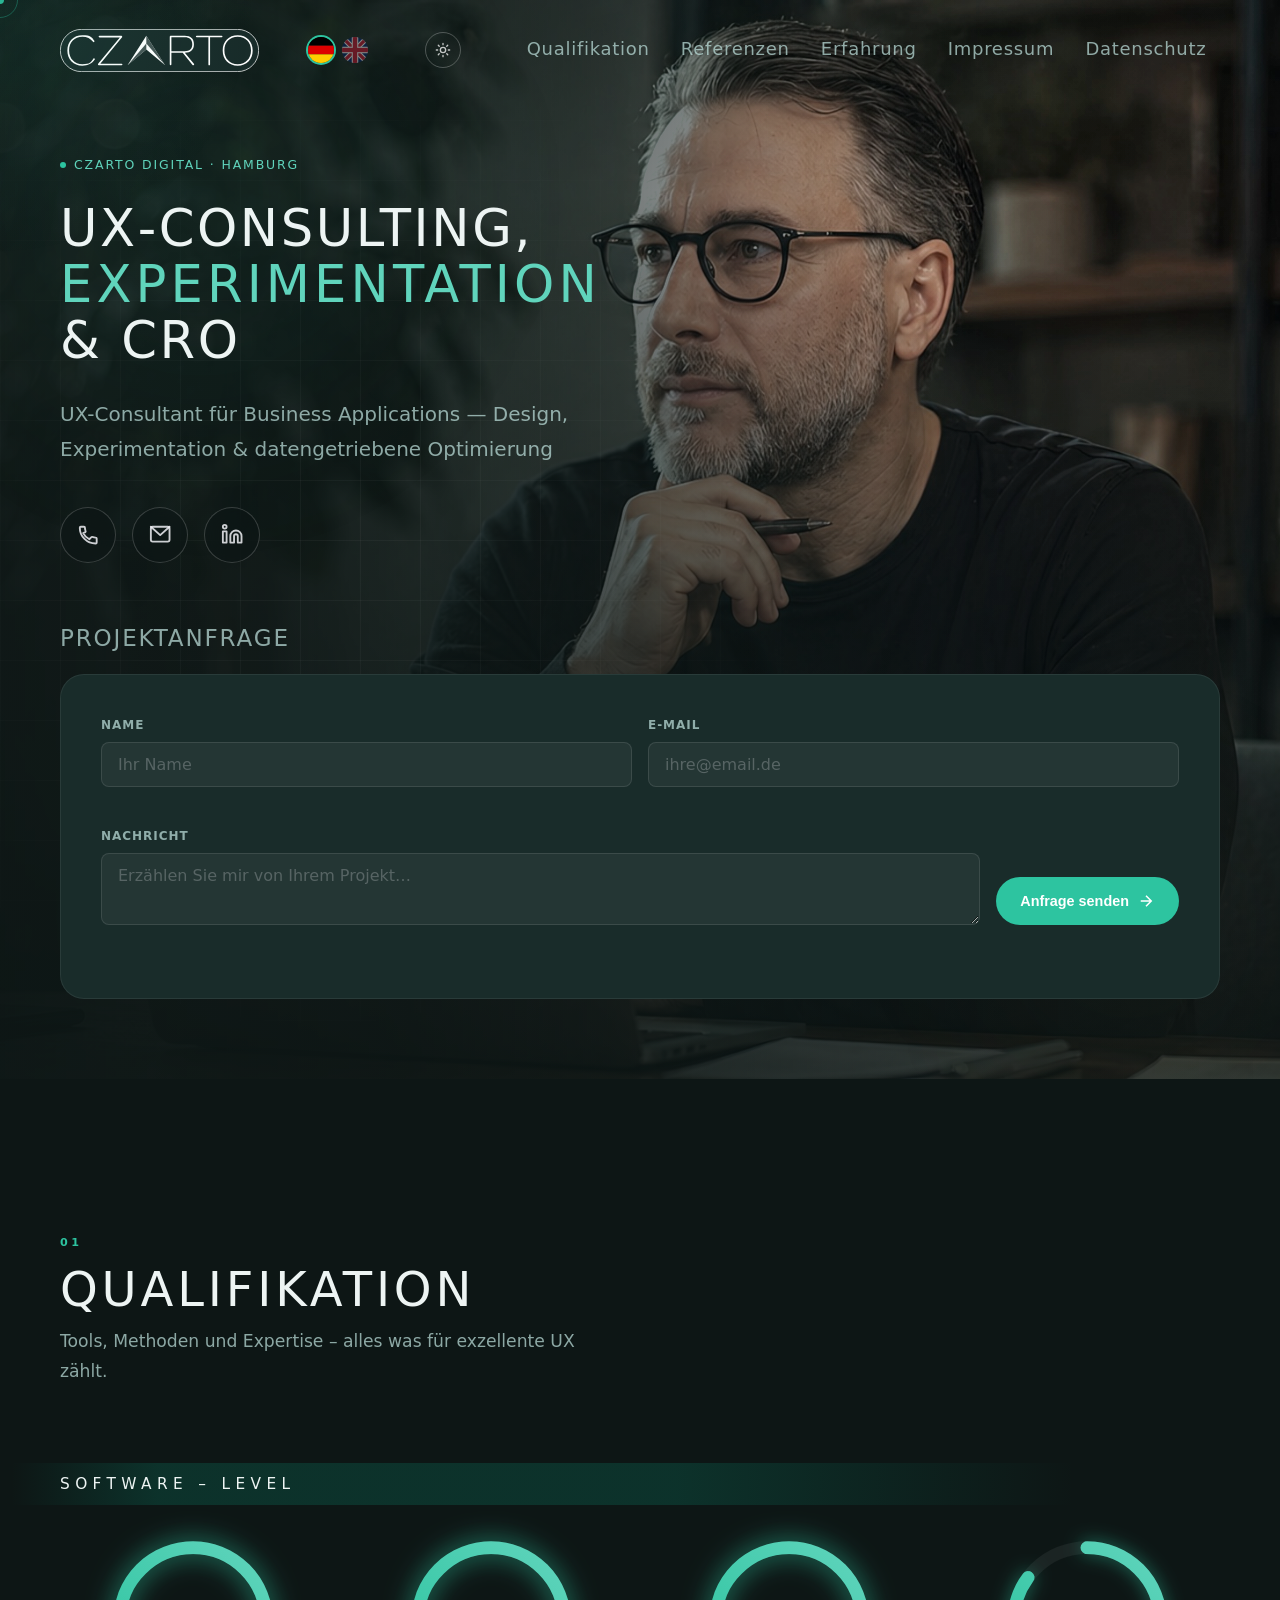
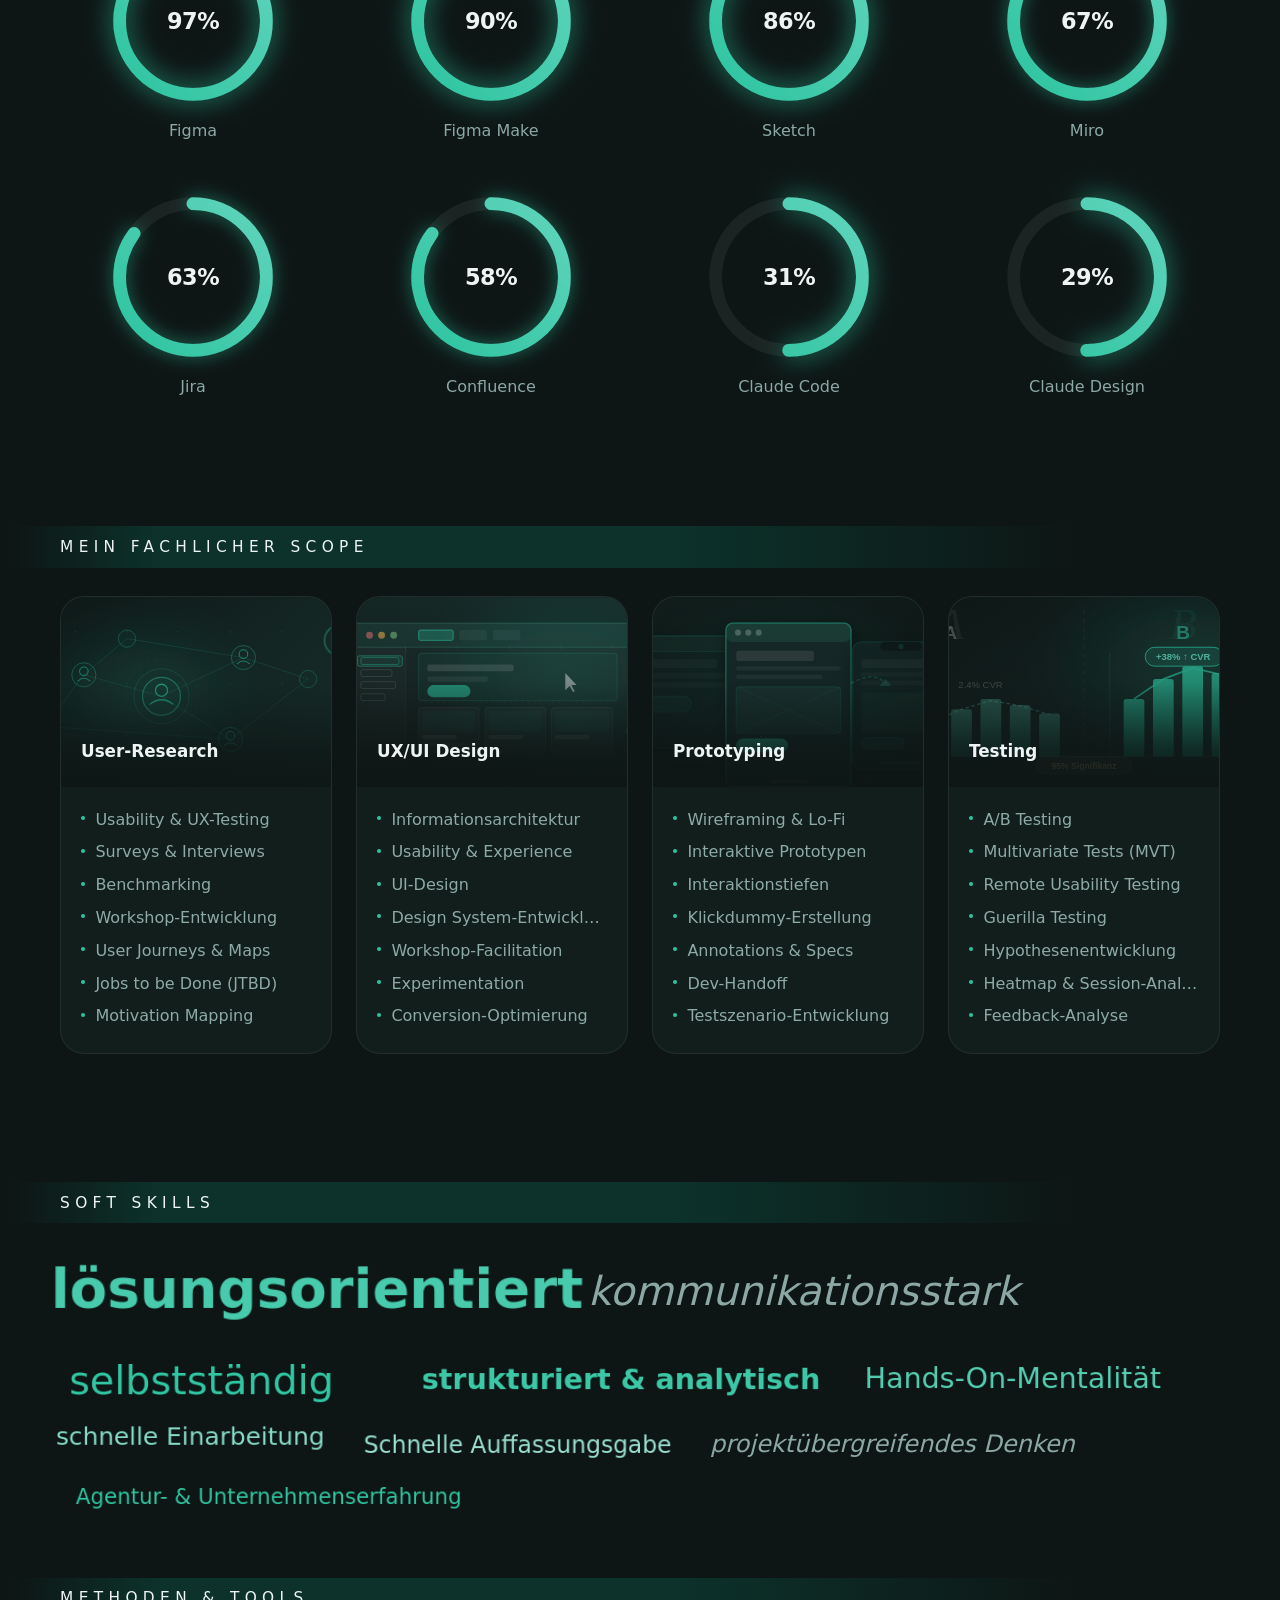
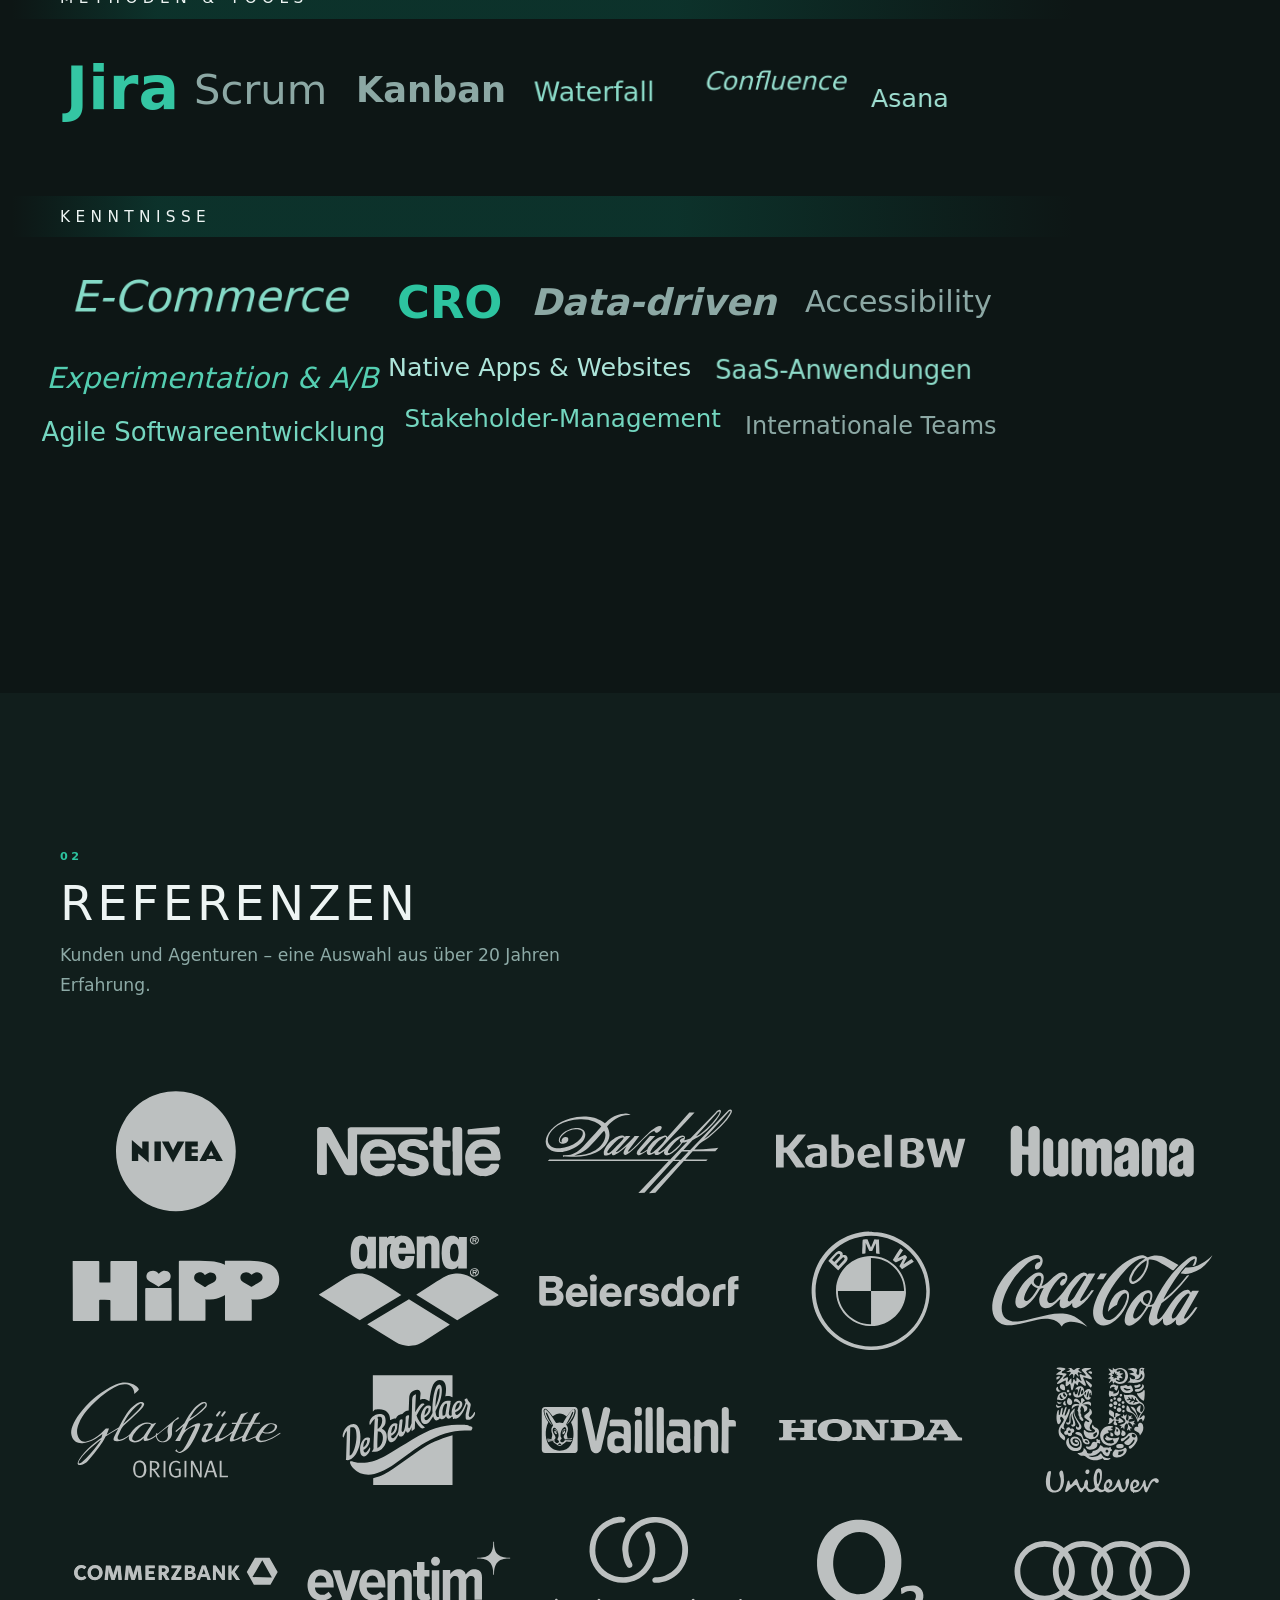
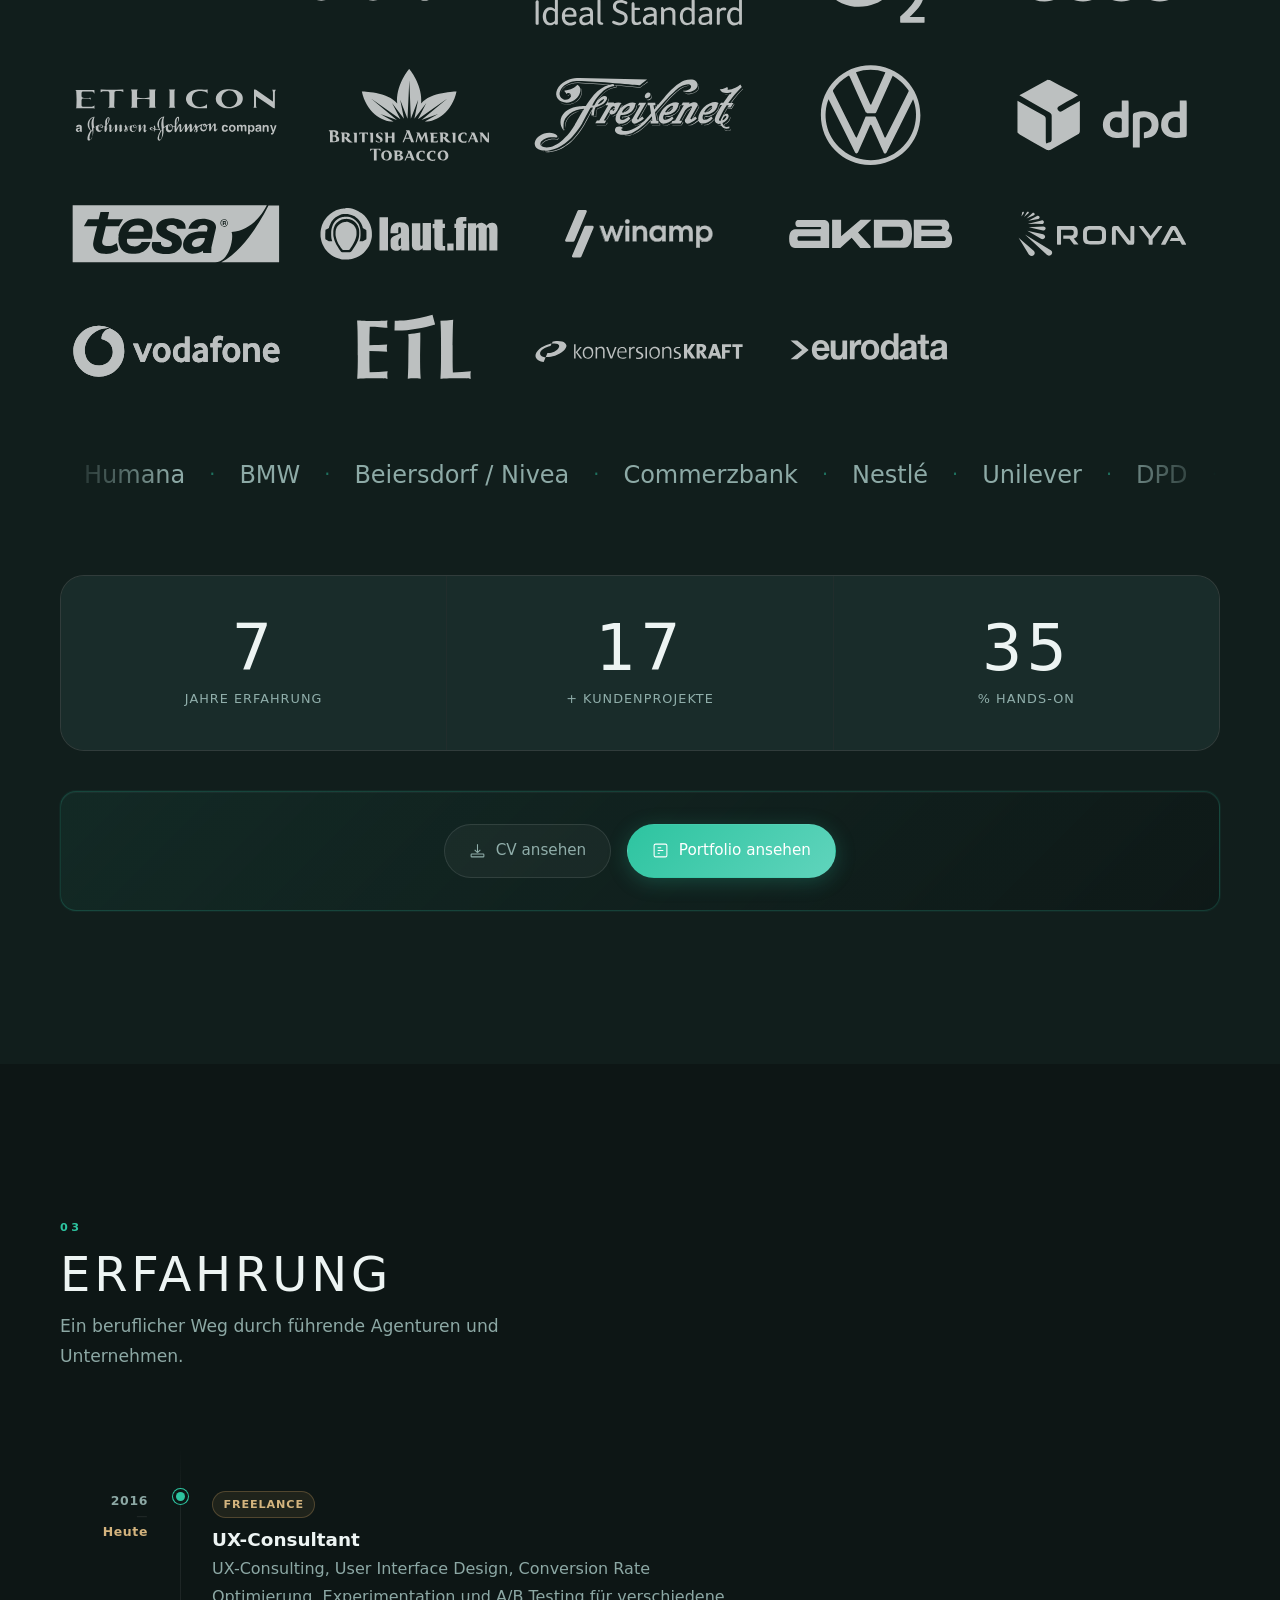
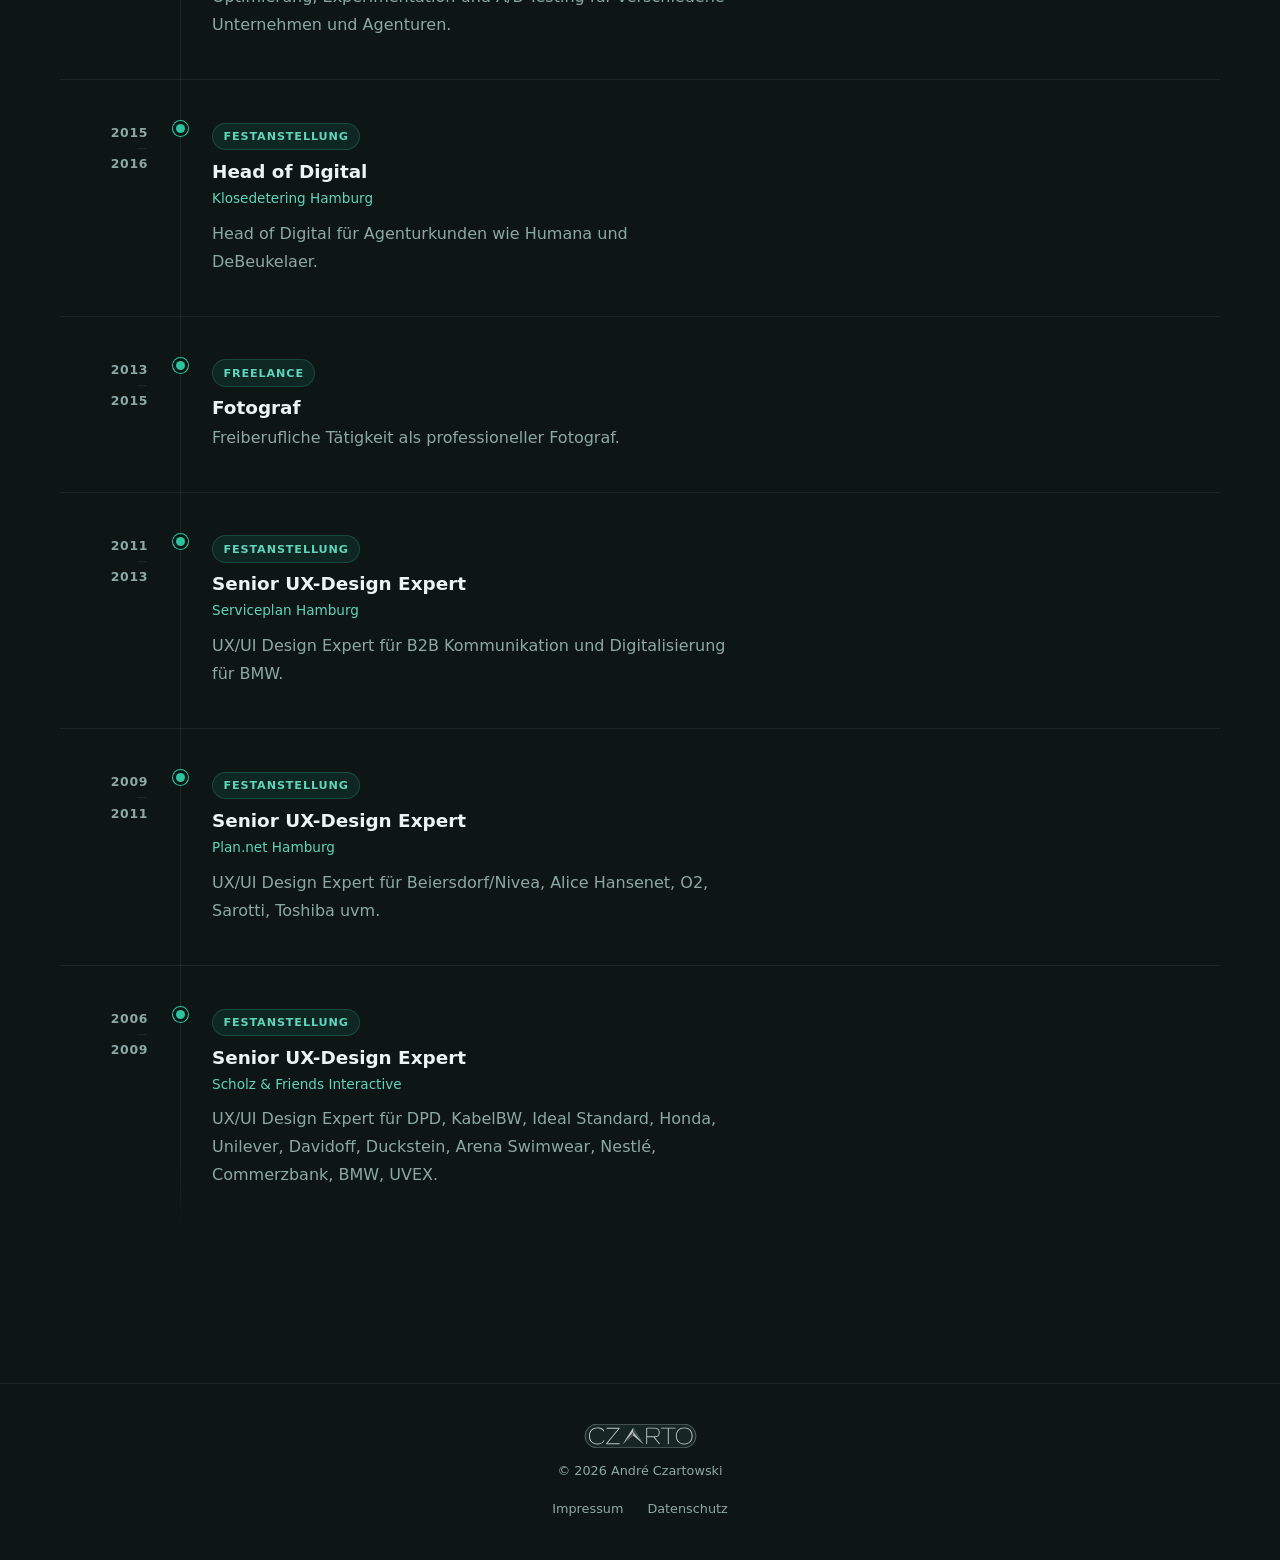
==== commit dfe984ad: "Mobile nav: replace theme toggle with two Light/Dark buttons matching lang-switcher style - Split si" ====
--- a/index.html
+++ b/index.html
@@ -25,14 +25,11 @@
   <link rel="stylesheet" href="fonts/fonts.css" />
   <link rel="stylesheet" href="styles.css" />
   <script>
-    // Theme per Wochentag – 0=So,1=Mo,2=Di,3=Mi,4=Do,5=Fr,6=Sa
-    // ?theme=<name> überschreibt für Tests
-    const THEMES = {
-      1: 'theme-light',   // Montag
-      // weitere Themes folgen
-    };
+    // Theme: localStorage > URL-Param > Wochentag-Fallback
+    const THEMES = { 1: 'theme-light' };
     const param = new URLSearchParams(location.search).get('theme');
-    const theme = param ? 'theme-' + param : THEMES[new Date().getDay()];
+    const saved = localStorage.getItem('czarto-theme');
+    const theme = param ? 'theme-' + param : saved || THEMES[new Date().getDay()];
     if (theme) document.documentElement.classList.add(theme);
   </script>
 </head>
@@ -67,6 +64,14 @@
           </span>
         </a>
       </div>
+
+      <!-- Theme Toggle (Desktop) -->
+      <button class="theme-toggle" id="themeToggle" aria-label="Farbschema wechseln">
+        <!-- Sonne (sichtbar im Dark Mode) -->
+        <svg class="theme-icon theme-icon--sun" viewBox="0 0 24 24" fill="none" stroke="currentColor" stroke-width="1.5" stroke-linecap="round" stroke-linejoin="round" aria-hidden="true"><circle cx="12" cy="12" r="4"/><path d="M12 2v2M12 20v2M4.93 4.93l1.41 1.41M17.66 17.66l1.41 1.41M2 12h2M20 12h2M4.93 19.07l1.41-1.41M17.66 6.34l1.41-1.41"/></svg>
+        <!-- Mond (sichtbar im Light Mode) -->
+        <svg class="theme-icon theme-icon--moon" viewBox="0 0 24 24" fill="none" stroke="currentColor" stroke-width="1.5" stroke-linecap="round" stroke-linejoin="round" aria-hidden="true"><path d="M21 12.79A9 9 0 1111.21 3 7 7 0 0021 12.79z"/></svg>
+      </button>
 
       <button class="nav-toggle" id="navToggle" aria-label="Menü öffnen" aria-expanded="false">
         <span></span><span></span><span></span>
@@ -92,6 +97,21 @@
             <span>English</span>
           </a>
         </li>
+        <!-- Mobile Theme Toggle -->
+        <li class="nav-theme-item">
+          <button class="theme-btn-mobile theme-btn-mobile--light" id="themeToggleMobileLight" aria-label="Light Mode">
+            <span class="theme-circle">
+              <svg viewBox="0 0 24 24" fill="none" stroke="currentColor" stroke-width="1.5" stroke-linecap="round" stroke-linejoin="round" aria-hidden="true"><circle cx="12" cy="12" r="4"/><path d="M12 2v2M12 20v2M4.93 4.93l1.41 1.41M17.66 17.66l1.41 1.41M2 12h2M20 12h2M4.93 19.07l1.41-1.41M17.66 6.34l1.41-1.41"/></svg>
+            </span>
+            Light
+          </button>
+          <button class="theme-btn-mobile theme-btn-mobile--dark" id="themeToggleMobileDark" aria-label="Dark Mode">
+            <span class="theme-circle">
+              <svg viewBox="0 0 24 24" fill="none" stroke="currentColor" stroke-width="1.5" stroke-linecap="round" stroke-linejoin="round" aria-hidden="true"><path d="M21 12.79A9 9 0 1111.21 3 7 7 0 0021 12.79z"/></svg>
+            </span>
+            Dark
+          </button>
+        </li>
       </ul>
     </nav>
   </header>
--- a/styles.css
+++ b/styles.css
@@ -281,6 +281,87 @@
   opacity: 1;
 }
 .lang-btn-mobile--active .flag-circle { box-shadow: 0 0 0 2px var(--clr-accent); }
+
+/* Theme Toggle – Desktop */
+.theme-toggle {
+  display: flex;
+  align-items: center;
+  justify-content: center;
+  width: 36px; height: 36px;
+  border-radius: 50%;
+  background: none;
+  border: 1px solid var(--clr-border);
+  color: var(--clr-text-muted);
+  cursor: pointer;
+  transition: color 0.2s, border-color 0.2s, background 0.2s;
+  margin-right: 0.25rem;
+}
+.theme-toggle:hover {
+  color: var(--clr-accent);
+  border-color: var(--clr-accent);
+  background: var(--clr-accent-glow);
+}
+.theme-toggle svg { width: 16px; height: 16px; stroke-width: 2; }
+html.theme-light .theme-toggle {
+  border-color: rgba(42,37,29,0.35);
+  color: var(--clr-text);
+}
+html:not(.theme-light) .theme-toggle {
+  color: rgba(255,255,255,0.75);
+  border-color: rgba(255,255,255,0.25);
+}
+html:not(.theme-light) .theme-toggle:hover {
+  color: var(--clr-accent);
+  border-color: var(--clr-accent);
+}
+
+/* Sonne im Dark Mode, Mond im Light Mode */
+.theme-icon--moon { display: none; }
+.theme-icon--sun  { display: block; }
+html.theme-light .theme-icon--moon { display: block; }
+html.theme-light .theme-icon--sun  { display: none; }
+
+/* Mobile Theme Toggle */
+.nav-theme-item {
+  display: none;
+  flex-direction: row;
+  justify-content: flex-end;
+  gap: 1.2rem;
+  padding: 1rem 0;
+  border-top: 1px solid rgba(255,255,255,0.07);
+}
+.theme-btn-mobile {
+  display: flex;
+  align-items: center;
+  gap: 0.55rem;
+  background: none;
+  border: none;
+  font-size: 0.95rem;
+  font-weight: 300;
+  color: var(--clr-text-muted);
+  letter-spacing: 0.04em;
+  opacity: 0.6;
+  cursor: pointer;
+  padding: 0;
+  transition: opacity 0.2s, color 0.2s;
+}
+.theme-circle {
+  display: flex;
+  align-items: center;
+  justify-content: center;
+  width: 28px;
+  height: 28px;
+  border-radius: 50%;
+  border: 1px solid rgba(255,255,255,0.2);
+  flex-shrink: 0;
+}
+.theme-circle svg { width: 14px; height: 14px; }
+.theme-btn-mobile--active {
+  color: var(--clr-text);
+  opacity: 1;
+}
+.theme-btn-mobile--active .theme-circle { box-shadow: 0 0 0 2px var(--clr-accent); }
+html.theme-light .theme-circle { border-color: rgba(42,37,29,0.3); }
 
 /* Hamburger */
 .nav-toggle {
@@ -894,6 +975,9 @@
   border-radius: 50%;
   transition: background 0.2s;
 }
+.expertise-card:hover .expertise-list li {
+  color: #fff;
+}
 .expertise-card:hover .expertise-list li::before {
   background: var(--clr-accent-2);
 }
@@ -1079,7 +1163,7 @@
   align-items: center;
   gap: 0.6rem;
   padding: 0.8rem 1.5rem;
-  border-radius: 10px;
+  border-radius: 100px;
   font-size: 0.95rem;
   font-weight: 500;
   color: var(--clr-text-muted);
@@ -1453,7 +1537,9 @@
   }
   .nav-toggle { display: flex; }
   .lang-switch--desktop { display: none; }
+  .theme-toggle { display: none; }
   .nav-lang-item { display: flex; }
+  .nav-theme-item { display: flex; }
   .nav-links {
     display: none;
     position: fixed;
@@ -1572,36 +1658,36 @@
    ?theme=<name> im URL überschreibt den Tag (für Tests).
    ══════════════════════════════════════════════════════════════════════════ */
 
-/* ─── Theme: Light (Montag) ──────────────────────────────────────────────── */
+/* ─── Theme: Light (Claude Design – Sage & Cream) ────────────────────────── */
 html.theme-light {
-  --clr-bg:          #f5f5f3;
-  --clr-surface:     #ffffff;
-  --clr-surface-2:   #ececea;
-  --clr-border:      rgba(0,0,0,0.08);
-
-  --clr-text:        #1a1a18;
-  --clr-text-muted:  rgba(26,26,24,0.52);
-
-  --clr-accent:      #0a9578;
-  --clr-accent-2:    #12b595;
-  --clr-accent-glow: rgba(10,149,120,0.14);
-
-  --clr-tertiary:    #b5632e;
-  --clr-tertiary-2:  #cc7d48;
-  --clr-tertiary-bg: rgba(181,99,46,0.07);
-
-  --clr-primary-400: #3d8878;
-  --clr-primary-200: #7cc4b8;
+  --clr-bg:          #FAF7F3;
+  --clr-surface:     #F2ECE5;
+  --clr-surface-2:   #EBF0E4;
+  --clr-border:      rgba(42,37,29,0.12);
+
+  --clr-text:        #2A251D;
+  --clr-text-muted:  rgba(42,37,29,0.55);
+
+  --clr-accent:      #688557;
+  --clr-accent-2:    #4F6A41;
+  --clr-accent-glow: rgba(104,133,87,0.18);
+
+  --clr-tertiary:    #A9605B;
+  --clr-tertiary-2:  #D89A95;
+  --clr-tertiary-bg: rgba(169,96,91,0.08);
+
+  --clr-primary-400: #84A074;
+  --clr-primary-200: #C6D6BB;
 }
 
 /* Nav */
 html.theme-light .nav-wrap {
-  background: rgba(245,245,243,0.95);
-  border-bottom: 1px solid rgba(0,0,0,0.07);
+  background: rgba(250,247,243,0.95);
+  border-bottom: 1px solid rgba(42,37,29,0.08);
 }
 html.theme-light .nav-wrap.scrolled {
-  background: rgba(245,245,243,0.97);
-  border-bottom: 1px solid rgba(0,0,0,0.09);
+  background: rgba(250,247,243,0.98);
+  border-bottom: 1px solid rgba(42,37,29,0.10);
 }
 html.theme-light .nav-toggle span {
   background: var(--clr-text);
@@ -1612,113 +1698,189 @@
   background:
     linear-gradient(
       to right,
-      rgba(245,245,243,0.94) 0%,
-      rgba(245,245,243,0.78) 30%,
-      rgba(245,245,243,0.35) 58%,
-      rgba(245,245,243,0.06) 78%,
+      rgba(250,247,243,0.94) 0%,
+      rgba(250,247,243,0.78) 30%,
+      rgba(250,247,243,0.35) 58%,
+      rgba(250,247,243,0.06) 78%,
       transparent 100%
     ),
     linear-gradient(
       to bottom,
-      rgba(245,245,243,0.15) 0%,
+      rgba(250,247,243,0.15) 0%,
       transparent 15%,
       transparent 80%,
-      rgba(245,245,243,0.45) 100%
+      rgba(250,247,243,0.45) 100%
     );
 }
+@media (max-width: 768px) {
+  html.theme-light .hero-overlay {
+    background: linear-gradient(
+      to bottom,
+      rgba(250,247,243,0.82) 0%,
+      rgba(250,247,243,0.70) 40%,
+      rgba(250,247,243,0.88) 100%
+    );
+  }
+}
 html.theme-light .hero-orb--1 {
-  background: radial-gradient(circle, rgba(10,149,120,0.10) 0%, transparent 70%);
+  background: radial-gradient(circle, rgba(104,133,87,0.12) 0%, transparent 70%);
 }
 html.theme-light .hero-orb--2 {
-  background: radial-gradient(circle, rgba(181,99,46,0.08) 0%, transparent 70%);
+  background: radial-gradient(circle, rgba(169,96,91,0.09) 0%, transparent 70%);
+}
+html.theme-light .hero-eyebrow { color: var(--clr-text); }
+html.theme-light .hero-headline { color: var(--clr-text); text-shadow: 0 1px 8px rgba(250,247,243,0.6); }
+html.theme-light .hero-headline em { color: var(--clr-accent); }
+html.theme-light .hero-sub { color: var(--clr-text); text-shadow: 0 1px 6px rgba(250,247,243,0.7); }
+html.theme-light .hero-contact-title { color: var(--clr-text); }
+html.theme-light .block-label,
+html.theme-light .skill-cloud-label {
+  background: linear-gradient(to right,
+    transparent 0%,
+    rgba(104,133,87,0.22) 12%,
+    rgba(104,133,87,0.22) 55%,
+    transparent 88%
+  );
+}
+html.theme-light .hero-contact-form {
+  background: #DDE0D4;
+  border-color: rgba(104, 133, 87, 0.20);
 }
 
 /* Expertise-Card-Overlays (Bild → Titel) */
 html.theme-light .expertise-img-overlay {
   background: linear-gradient(
     to bottom,
-    rgba(255,255,255,0.0) 0%,
-    rgba(255,255,255,0.2) 45%,
-    rgba(255,255,255,0.88) 78%,
-    rgba(255,255,255,0.97) 100%
+    rgba(242,236,229,0.0) 0%,
+    rgba(242,236,229,0.2) 45%,
+    rgba(242,236,229,0.88) 78%,
+    rgba(242,236,229,0.97) 100%
   );
 }
 html.theme-light .expertise-card:hover .expertise-img-overlay {
   background: linear-gradient(
     to bottom,
-    rgba(255,255,255,0.0) 0%,
-    rgba(255,255,255,0.15) 40%,
-    rgba(255,255,255,0.84) 76%,
-    rgba(255,255,255,0.95) 100%
+    rgba(242,236,229,0.0) 0%,
+    rgba(242,236,229,0.15) 40%,
+    rgba(242,236,229,0.84) 76%,
+    rgba(242,236,229,0.95) 100%
   );
 }
 html.theme-light .expertise-title { color: var(--clr-text); }
 html.theme-light .expertise-subtitle { color: var(--clr-text-muted); }
 
-/* Cards – weiche Schatten statt Glow */
+/* Cards */
 html.theme-light .expertise-card,
 html.theme-light .skill-card,
 html.theme-light .stat-card,
 html.theme-light .download-bar {
-  background: linear-gradient(135deg, rgba(10,149,120,0.06) 0%, rgba(240,240,235,0.8) 100%);
-  border-color: rgba(10,149,120,0.18);
-  box-shadow: 0 2px 8px rgba(0,0,0,0.06);
+  background: linear-gradient(135deg, rgba(104,133,87,0.07) 0%, rgba(235,240,228,0.85) 100%);
+  border-color: rgba(104,133,87,0.18);
+  box-shadow: 0 2px 8px rgba(42,37,29,0.06);
 }
 html.theme-light .expertise-card:hover,
 html.theme-light .skill-card:hover {
-  box-shadow: 0 12px 32px rgba(0,0,0,0.10), 0 2px 6px rgba(0,0,0,0.06);
-}
-
-/* Expertise-Card Hover-Border (war hardcoded rgba(45,196,160,...)) */
+  box-shadow: 0 12px 32px rgba(42,37,29,0.10), 0 2px 6px rgba(42,37,29,0.06);
+}
 html.theme-light .expertise-card:hover {
-  border-color: rgba(10,149,120,0.25);
+  border-color: rgba(104,133,87,0.28);
+}
+html.theme-light .expertise-card:hover .expertise-list li,
+html.theme-light .expertise-card.in-view .expertise-list li {
+  color: var(--clr-text);
+}
+html.theme-light .expertise-card.in-view {
+  border-color: rgba(104,133,87,0.35);
+  box-shadow: 0 0 0 1px rgba(104,133,87,0.2), 0 8px 32px rgba(104,133,87,0.12);
 }
 
 /* Form */
+html.theme-light .form-input {
+  background: #fff;
+  border-color: rgba(42,37,29,0.14);
+}
 html.theme-light .form-input::placeholder {
-  color: rgba(26,26,24,0.28);
+  color: rgba(42,37,29,0.32);
 }
 html.theme-light .form-input:focus {
-  box-shadow: 0 0 0 3px rgba(10,149,120,0.15);
+  border-color: var(--clr-accent);
+  box-shadow: 0 0 0 3px rgba(104,133,87,0.15);
+  background: #fff;
 }
 
 /* Download-Button hover */
+/* CV-Button (ghost) im Light-Theme */
+html.theme-light .download-btn {
+  background: rgba(42,37,29,0.07);
+  border-color: rgba(42,37,29,0.18);
+  color: var(--clr-text);
+}
 html.theme-light .download-btn:hover {
-  border-color: rgba(0,0,0,0.15);
-  box-shadow: 0 6px 20px rgba(0,0,0,0.10);
-}
-
-/* Logos-Grid: dunkle SVGs auf hellem Hintergrund */
+  background: rgba(42,37,29,0.12);
+  border-color: rgba(42,37,29,0.28);
+  box-shadow: 0 6px 20px rgba(42,37,29,0.10);
+}
+
+/* Portfolio-Button (accent) im Light-Theme → wie Form-Button */
+html.theme-light .download-btn--accent {
+  background: var(--clr-accent);
+  color: #fff;
+  border-color: transparent;
+  box-shadow: 0 4px 20px rgba(104,133,87,0.30);
+}
+html.theme-light .download-btn--accent:hover {
+  background: var(--clr-accent-2);
+  box-shadow: 0 10px 32px rgba(104,133,87,0.45);
+  color: #fff;
+}
+
+/* Logos-Grid */
 html.theme-light .logos-grid-img {
-  filter: brightness(0) opacity(0.25);
+  filter: brightness(0) opacity(0.22);
+  transition: filter 0.4s;
 }
 html.theme-light .logos-grid-wrap:hover .logos-grid-img {
-  filter: brightness(0) opacity(0.40);
+  filter: brightness(0) opacity(0.55);
 }
 
 /* Skill-Card Overlay */
 html.theme-light .skill-card-overlay {
   background: linear-gradient(
     to top,
-    rgba(255,255,255,0.30) 0%,
+    rgba(235,240,228,0.35) 0%,
     transparent 60%
   );
 }
 
 /* Timeline */
 html.theme-light .timeline-item {
-  border-color: rgba(10,149,120,0.18);
-}
-
-/* Mobile Nav */
-html.theme-light .nav-links {
-  background: rgba(245,245,243,0.97);
+  border-color: rgba(104,133,87,0.20);
+}
+
+/* Mobile Nav (nur im Overlay) */
+@media (max-width: 768px) {
+  html.theme-light .nav-links {
+    background: rgba(250,247,243,0.98);
+  }
+}
+
+html.theme-light .nav-link {
+  background: transparent;
+  color: var(--clr-text);
+}
+html.theme-light .nav-link:hover {
+  color: var(--clr-accent);
 }
 
 /* Ring-Glow */
+html.theme-light .ring-track {
+  stroke: rgba(104,133,87,0.20);
+}
 html.theme-light .ring-fill {
-  filter: drop-shadow(0 0 6px rgba(10,149,120,0.5));
-}
+  stroke: #688557;
+  filter: drop-shadow(0 0 6px rgba(104,133,87,0.4));
+}
+html.theme-light .ring-pct { color: var(--clr-text); }
 
 /* ─── Skill Clouds ───────────────────────────────────────────────── */
 .skill-clouds {
